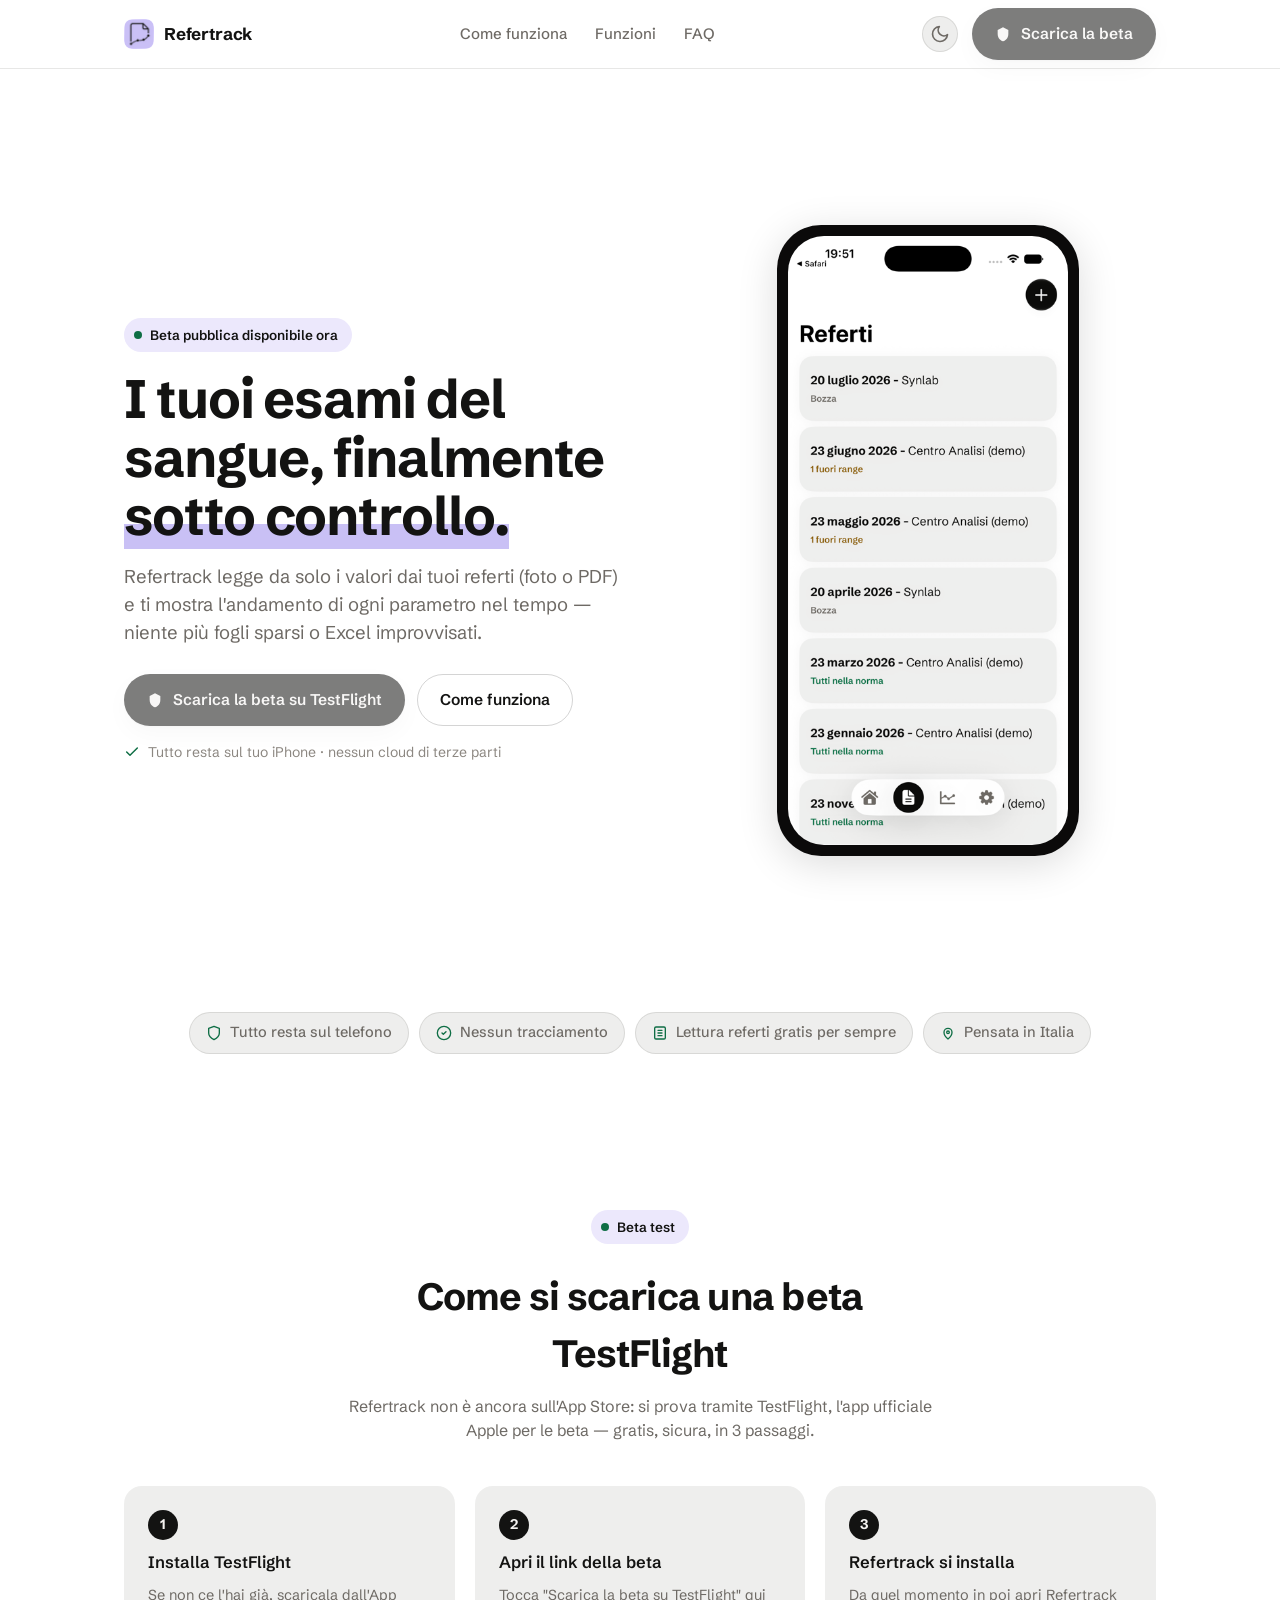
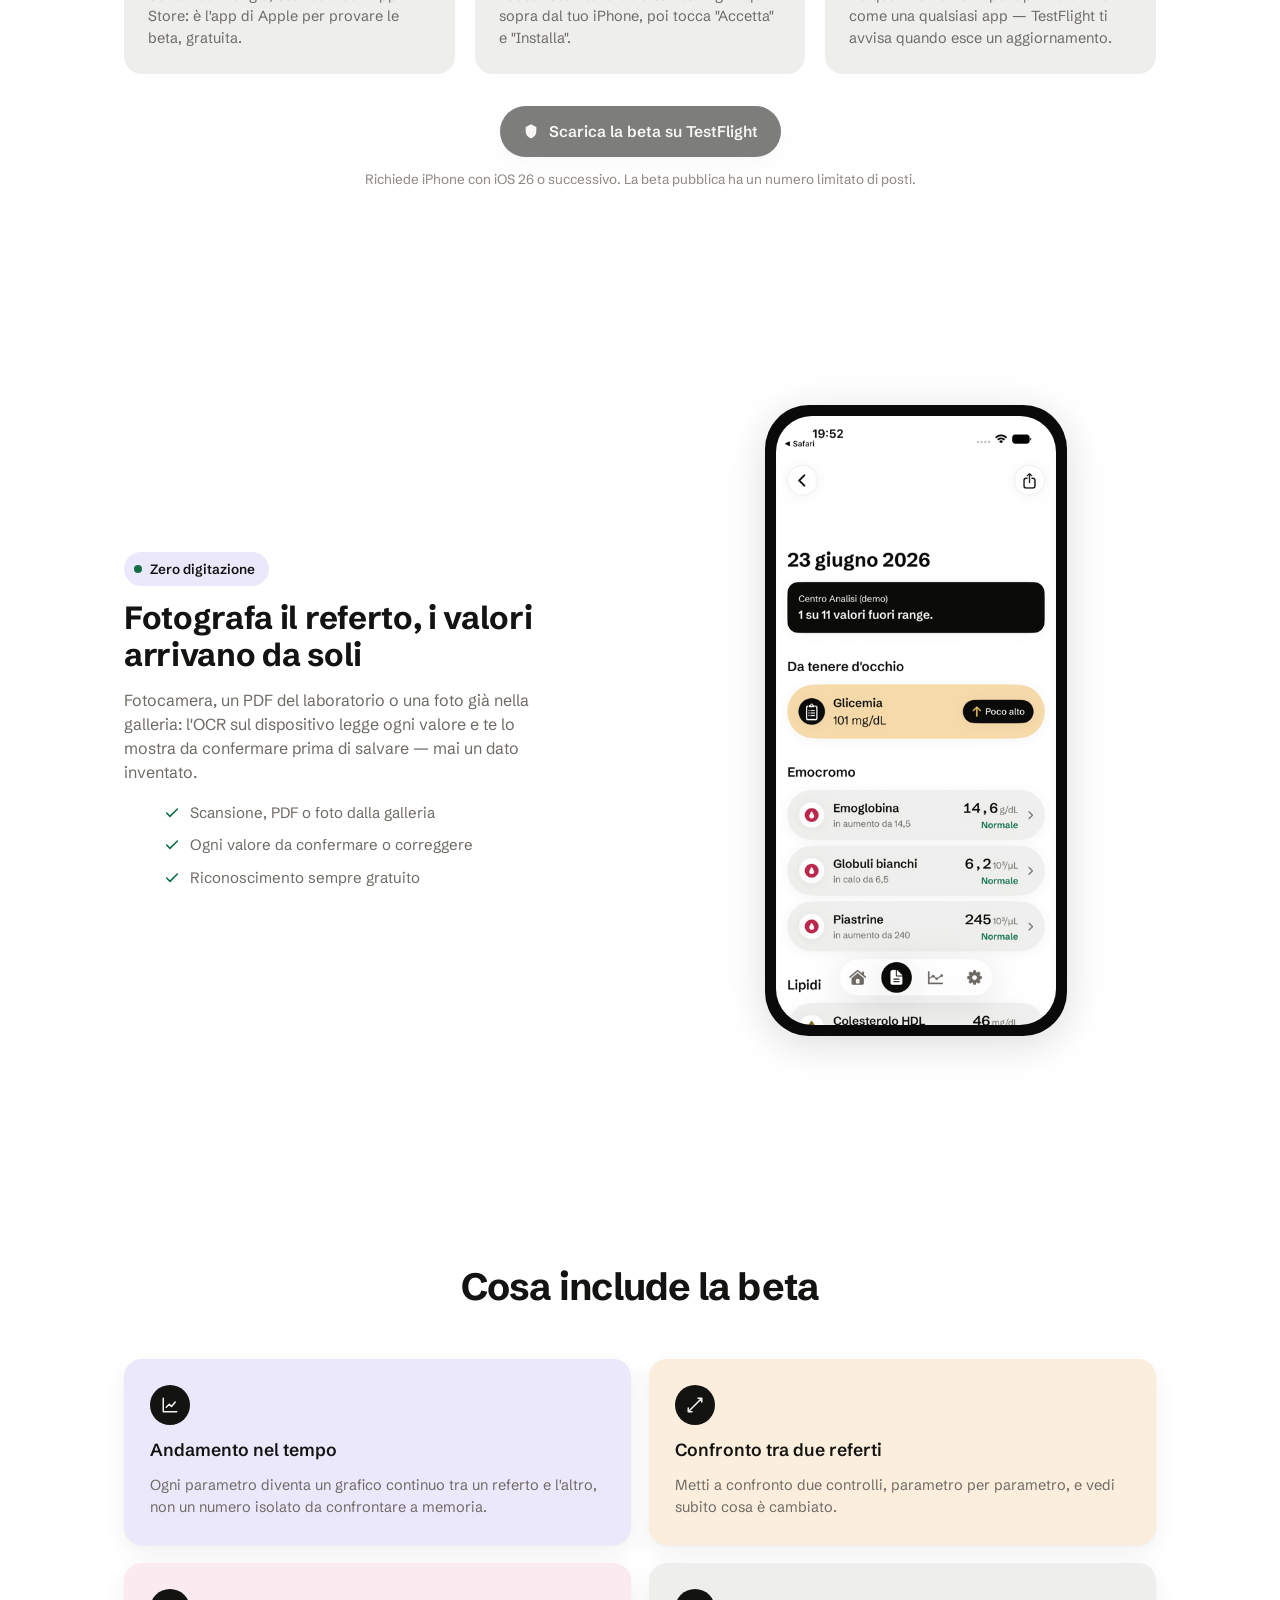
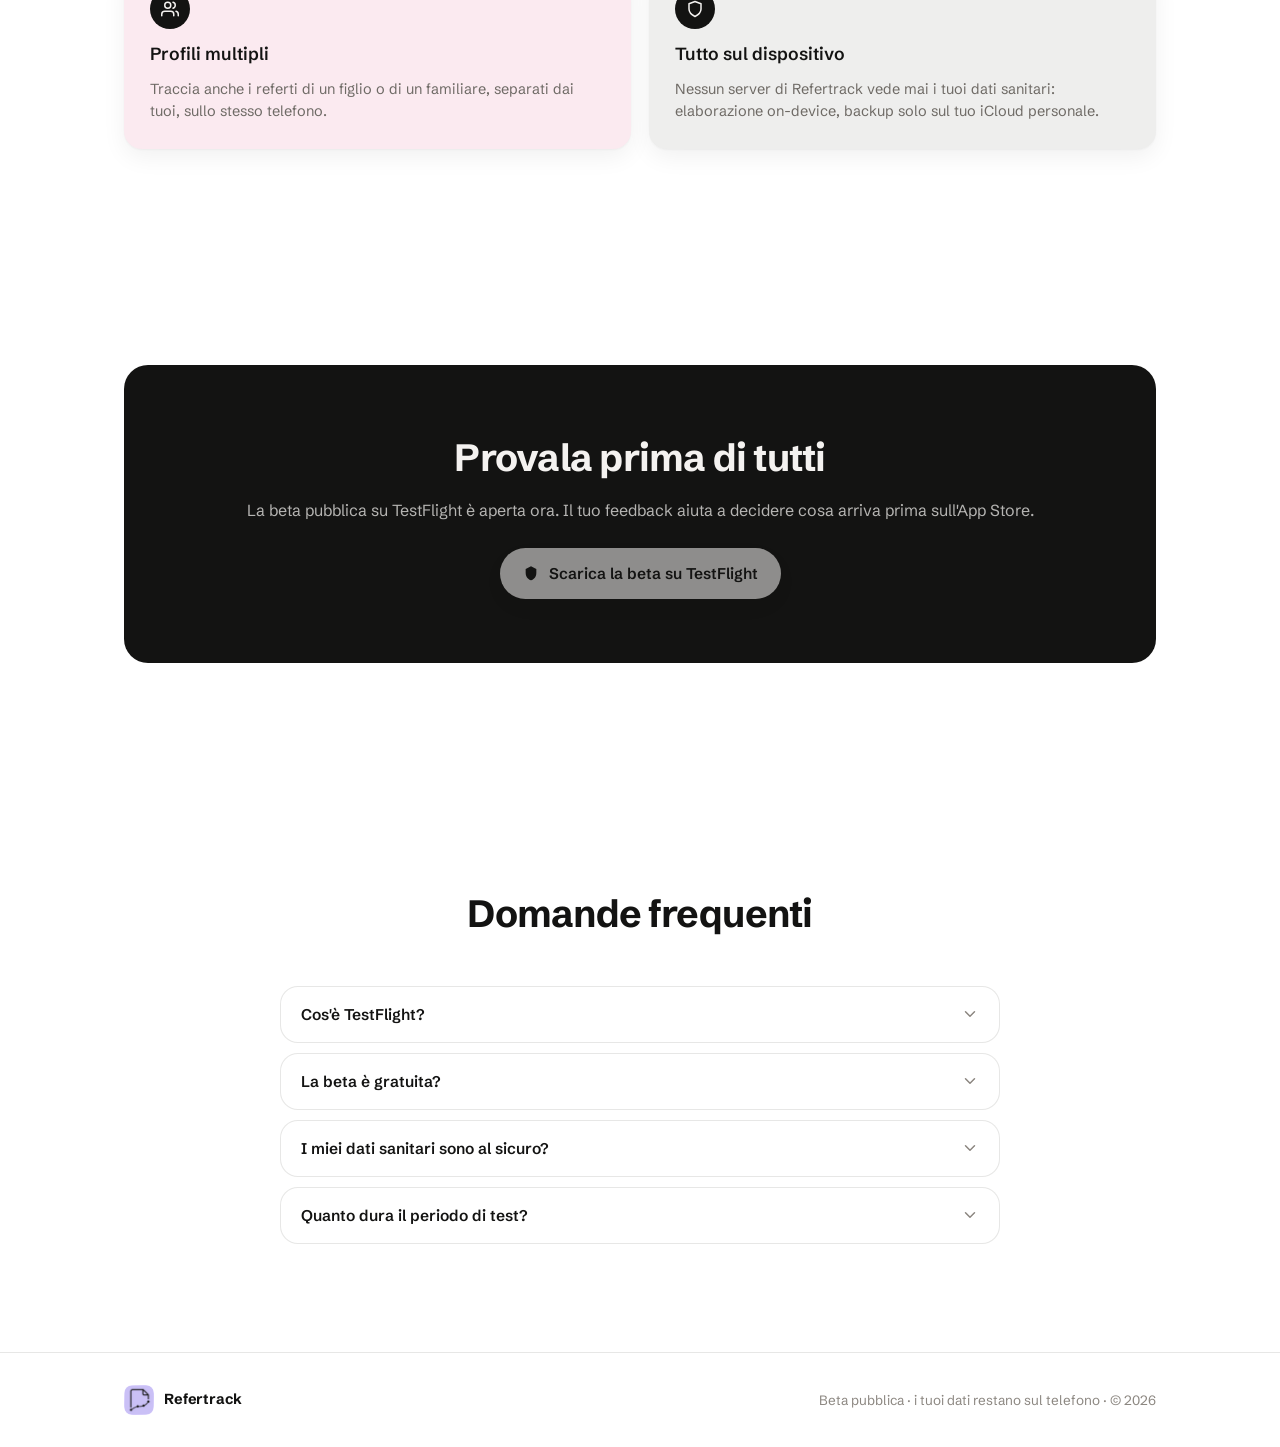
==== index.html @ 25facdbb "Pagina beta Refertrack: hero, come funziona TestFlight, funzioni, FAQ" ====
<!doctype html>
<html lang="it">
<head>
<meta charset="utf-8" />
<meta name="viewport" content="width=device-width, initial-scale=1" />
<title>Refertrack — Beta pubblica su TestFlight</title>
<meta name="description" content="Refertrack legge i tuoi referti del sangue con l'OCR e ti mostra l'andamento di ogni valore nel tempo. In beta pubblica su TestFlight, gratis." />

<meta property="og:type" content="website" />
<meta property="og:title" content="Refertrack — Beta pubblica su TestFlight" />
<meta property="og:description" content="I tuoi esami del sangue, finalmente sotto controllo. In beta pubblica: scaricala da TestFlight." />
<meta property="og:image" content="assets/screens/01-referti.png" />
<meta name="theme-color" content="#FFFFFF" media="(prefers-color-scheme: light)" />
<meta name="theme-color" content="#121110" media="(prefers-color-scheme: dark)" />

<link rel="icon" href="assets/icon.png" type="image/png" />
<link rel="apple-touch-icon" href="assets/icon.png" />
<link rel="preconnect" href="https://fonts.googleapis.com" />
<link rel="preconnect" href="https://fonts.gstatic.com" crossorigin />
<link href="https://fonts.googleapis.com/css2?family=Schibsted+Grotesk:wght@400;500;600;700&display=swap" rel="stylesheet" />
<link rel="stylesheet" href="styles.css" />
<script>
  (function () {
    try {
      var t = localStorage.getItem('refertrack-theme');
      if (t !== 'light' && t !== 'dark') {
        t = matchMedia('(prefers-color-scheme: dark)').matches ? 'dark' : 'light';
      }
      document.documentElement.setAttribute('data-theme', t);
    } catch (e) {}
  })();
</script>
</head>
<body>

<header class="nav" id="nav">
  <div class="container nav-inner">
    <a class="brand" href="#top" aria-label="Refertrack">
      <img class="logo" src="assets/icon.png" alt="" /> Refertrack
    </a>
    <nav class="nav-links" aria-label="Navigazione principale">
      <a href="#come-funziona">Come funziona</a>
      <a href="#funzioni">Funzioni</a>
      <a href="#faq">FAQ</a>
    </nav>
    <div class="nav-cta">
      <button class="theme-toggle" id="themeToggle" type="button" aria-label="Alterna anteprima chiara/scura">
        <svg class="ico-moon" width="20" height="20" viewBox="0 0 24 24" fill="none" stroke="currentColor" stroke-width="2" stroke-linecap="round" stroke-linejoin="round"><path d="M21 12.8A9 9 0 1 1 11.2 3 7 7 0 0 0 21 12.8z"/></svg>
        <svg class="ico-sun" width="20" height="20" viewBox="0 0 24 24" fill="none" stroke="currentColor" stroke-width="2" stroke-linecap="round" stroke-linejoin="round"><circle cx="12" cy="12" r="4"/><path d="M12 2v2M12 20v2M4.9 4.9l1.4 1.4M17.7 17.7l1.4 1.4M2 12h2M20 12h2M4.9 19.1l1.4-1.4M17.7 6.3l1.4-1.4"/></svg>
      </button>
      <a class="btn btn-primary tf-cta" href="#" data-tf>
        <svg width="16" height="16" viewBox="0 0 24 24" fill="currentColor"><path d="M12 2 4 6v6c0 5.5 3.4 9.7 8 11 4.6-1.3 8-5.5 8-11V6l-8-4z"/></svg>
        Scarica la beta
      </a>
    </div>
    <button class="nav-toggle" id="navToggle" aria-label="Apri menu" aria-expanded="false">
      <svg width="24" height="24" viewBox="0 0 24 24" fill="none" stroke="currentColor" stroke-width="2" stroke-linecap="round"><path d="M4 7h16M4 12h16M4 17h16"/></svg>
    </button>
  </div>
</header>

<span id="top"></span>

<!-- ============================================================== HERO -->
<section class="hero section">
  <div class="container hero-grid">
    <div class="hero-copy reveal">
      <span class="eyebrow"><span class="dot"></span> Beta pubblica disponibile ora</span>
      <h1>I tuoi esami del sangue, finalmente <span class="accent">sotto controllo.</span></h1>
      <p class="lead">Refertrack legge da solo i valori dai tuoi referti (foto o PDF) e ti mostra l'andamento di ogni parametro nel tempo — niente più fogli sparsi o Excel improvvisati.</p>
      <div class="hero-actions">
        <a class="btn btn-primary tf-cta" href="#" data-tf>
          <svg width="16" height="16" viewBox="0 0 24 24" fill="currentColor"><path d="M12 2 4 6v6c0 5.5 3.4 9.7 8 11 4.6-1.3 8-5.5 8-11V6l-8-4z"/></svg>
          Scarica la beta su TestFlight
        </a>
        <a class="btn btn-ghost" href="#come-funziona">Come funziona</a>
      </div>
      <p class="hero-reassure">
        <svg width="16" height="16" viewBox="0 0 24 24" fill="none" stroke="currentColor" stroke-width="2.2" stroke-linecap="round" stroke-linejoin="round"><path d="M20 6 9 17l-5-5"/></svg>
        Tutto resta sul tuo iPhone · nessun cloud di terze parti
      </p>
    </div>
    <div class="hero-media reveal">
      <div class="device">
        <img src="assets/screens/01-referti.png" alt="Elenco dei referti in Refertrack, con lo stato di ogni controllo" width="900" height="1957" />
      </div>
    </div>
  </div>
</section>

<!-- ============================================================= TRUST -->
<section class="trust section-tight">
  <div class="container trust-tags reveal">
    <span class="tag"><svg width="16" height="16" viewBox="0 0 24 24" fill="none" stroke="currentColor" stroke-width="2" stroke-linecap="round" stroke-linejoin="round"><path d="M12 22s8-4 8-10V5l-8-3-8 3v7c0 6 8 10 8 10z"/></svg> Tutto resta sul telefono</span>
    <span class="tag"><svg width="16" height="16" viewBox="0 0 24 24" fill="none" stroke="currentColor" stroke-width="2" stroke-linecap="round" stroke-linejoin="round"><circle cx="12" cy="12" r="10"/><path d="m9 12 2 2 4-4"/></svg> Nessun tracciamento</span>
    <span class="tag"><svg width="16" height="16" viewBox="0 0 24 24" fill="none" stroke="currentColor" stroke-width="2" stroke-linecap="round" stroke-linejoin="round"><path d="M9 12h6M9 16h6M9 8h6"/><rect x="4" y="3" width="16" height="18" rx="2"/></svg> Lettura referti gratis per sempre</span>
    <span class="tag"><svg width="16" height="16" viewBox="0 0 24 24" fill="none" stroke="currentColor" stroke-width="2" stroke-linecap="round" stroke-linejoin="round"><path d="M12 21s-6-4.35-6-10a6 6 0 0 1 12 0c0 5.65-6 10-6 10z"/><circle cx="12" cy="11" r="2"/></svg> Pensata in Italia</span>
  </div>
</section>

<!-- ===================================================== COME FUNZIONA -->
<section class="section" id="come-funziona">
  <div class="container">
    <div class="section-head reveal">
      <span class="eyebrow"><span class="dot"></span> Beta test</span>
      <h2>Come si scarica una beta TestFlight</h2>
      <p>Refertrack non è ancora sull'App Store: si prova tramite TestFlight, l'app ufficiale Apple per le beta — gratis, sicura, in 3 passaggi.</p>
    </div>
    <div class="steps reveal">
      <div class="step">
        <span class="num">1</span>
        <h3>Installa TestFlight</h3>
        <p>Se non ce l'hai già, scaricala dall'App Store: è l'app di Apple per provare le beta, gratuita.</p>
      </div>
      <div class="step">
        <span class="num">2</span>
        <h3>Apri il link della beta</h3>
        <p>Tocca "Scarica la beta su TestFlight" qui sopra dal tuo iPhone, poi tocca "Accetta" e "Installa".</p>
      </div>
      <div class="step">
        <span class="num">3</span>
        <h3>Refertrack si installa</h3>
        <p>Da quel momento in poi apri Refertrack come una qualsiasi app — TestFlight ti avvisa quando esce un aggiornamento.</p>
      </div>
    </div>
    <div class="beta-cta reveal">
      <a class="btn btn-primary tf-cta" href="#" data-tf>
        <svg width="16" height="16" viewBox="0 0 24 24" fill="currentColor"><path d="M12 2 4 6v6c0 5.5 3.4 9.7 8 11 4.6-1.3 8-5.5 8-11V6l-8-4z"/></svg>
        Scarica la beta su TestFlight
      </a>
      <p class="beta-note">Richiede iPhone con iOS 26 o successivo. La beta pubblica ha un numero limitato di posti.</p>
    </div>
  </div>
</section>

<!-- ======================================================== SHOWCASE 1 -->
<section class="section" id="funzioni">
  <div class="container">
    <div class="feat-row reveal">
      <div class="feat-copy">
        <span class="eyebrow"><span class="dot"></span> Zero digitazione</span>
        <h3>Fotografa il referto, i valori arrivano da soli</h3>
        <p>Fotocamera, un PDF del laboratorio o una foto già nella galleria: l'OCR sul dispositivo legge ogni valore e te lo mostra da confermare prima di salvare — mai un dato inventato.</p>
        <ul>
          <li><svg width="16" height="16" viewBox="0 0 24 24" fill="none" stroke="currentColor" stroke-width="2.4" stroke-linecap="round" stroke-linejoin="round"><path d="M20 6 9 17l-5-5"/></svg> Scansione, PDF o foto dalla galleria</li>
          <li><svg width="16" height="16" viewBox="0 0 24 24" fill="none" stroke="currentColor" stroke-width="2.4" stroke-linecap="round" stroke-linejoin="round"><path d="M20 6 9 17l-5-5"/></svg> Ogni valore da confermare o correggere</li>
          <li><svg width="16" height="16" viewBox="0 0 24 24" fill="none" stroke="currentColor" stroke-width="2.4" stroke-linecap="round" stroke-linejoin="round"><path d="M20 6 9 17l-5-5"/></svg> Riconoscimento sempre gratuito</li>
        </ul>
      </div>
      <div class="device">
        <img src="assets/screens/02-dettaglio.png" alt="Dettaglio di un referto in Refertrack, con il valore fuori range in evidenza" width="900" height="1957" />
      </div>
    </div>
  </div>
</section>

<!-- =========================================================== FEATURES -->
<section class="section">
  <div class="container">
    <div class="section-head reveal">
      <h2>Cosa include la beta</h2>
    </div>
    <div class="feat-grid reveal">
      <div class="feat-card lavender">
        <div class="ic"><svg width="18" height="18" viewBox="0 0 24 24" fill="none" stroke="currentColor" stroke-width="2" stroke-linecap="round" stroke-linejoin="round"><path d="M3 3v18h18M7 15l4-4 3 3 5-6"/></svg></div>
        <h3>Andamento nel tempo</h3>
        <p>Ogni parametro diventa un grafico continuo tra un referto e l'altro, non un numero isolato da confrontare a memoria.</p>
      </div>
      <div class="feat-card peach">
        <div class="ic"><svg width="18" height="18" viewBox="0 0 24 24" fill="none" stroke="currentColor" stroke-width="2" stroke-linecap="round" stroke-linejoin="round"><path d="M16 3h5v5M4 20 21 3M8 21H3v-5"/></svg></div>
        <h3>Confronto tra due referti</h3>
        <p>Metti a confronto due controlli, parametro per parametro, e vedi subito cosa è cambiato.</p>
      </div>
      <div class="feat-card rose">
        <div class="ic"><svg width="18" height="18" viewBox="0 0 24 24" fill="none" stroke="currentColor" stroke-width="2" stroke-linecap="round" stroke-linejoin="round"><path d="M17 21v-2a4 4 0 0 0-4-4H5a4 4 0 0 0-4 4v2"/><circle cx="9" cy="7" r="4"/><path d="M23 21v-2a4 4 0 0 0-3-3.87M16 3.13a4 4 0 0 1 0 7.75"/></svg></div>
        <h3>Profili multipli</h3>
        <p>Traccia anche i referti di un figlio o di un familiare, separati dai tuoi, sullo stesso telefono.</p>
      </div>
      <div class="feat-card plain">
        <div class="ic"><svg width="18" height="18" viewBox="0 0 24 24" fill="none" stroke="currentColor" stroke-width="2" stroke-linecap="round" stroke-linejoin="round"><path d="M12 22s8-4 8-10V5l-8-3-8 3v7c0 6 8 10 8 10z"/></svg></div>
        <h3>Tutto sul dispositivo</h3>
        <p>Nessun server di Refertrack vede mai i tuoi dati sanitari: elaborazione on-device, backup solo sul tuo iCloud personale.</p>
      </div>
    </div>
  </div>
</section>

<!-- =============================================================== CTA -->
<section class="section">
  <div class="container">
    <div class="cta-card reveal">
      <h2>Provala prima di tutti</h2>
      <p>La beta pubblica su TestFlight è aperta ora. Il tuo feedback aiuta a decidere cosa arriva prima sull'App Store.</p>
      <div class="hero-actions">
        <a class="btn btn-primary tf-cta" href="#" data-tf>
          <svg width="16" height="16" viewBox="0 0 24 24" fill="currentColor"><path d="M12 2 4 6v6c0 5.5 3.4 9.7 8 11 4.6-1.3 8-5.5 8-11V6l-8-4z"/></svg>
          Scarica la beta su TestFlight
        </a>
      </div>
    </div>
  </div>
</section>

<!-- =============================================================== FAQ -->
<section class="section" id="faq">
  <div class="container">
    <div class="section-head reveal">
      <h2>Domande frequenti</h2>
    </div>
    <div class="faq reveal">
      <div class="faq-item">
        <button class="faq-q" aria-expanded="false">Cos'è TestFlight?<svg class="chev" width="18" height="18" viewBox="0 0 24 24" fill="none" stroke="currentColor" stroke-width="2" stroke-linecap="round" stroke-linejoin="round"><path d="m6 9 6 6 6-6"/></svg></button>
        <div class="faq-a"><p>È l'app ufficiale di Apple per provare le versioni beta prima che escano sull'App Store. Si scarica gratis dall'App Store e serve solo per installare app come Refertrack durante il test.</p></div>
      </div>
      <div class="faq-item">
        <button class="faq-q" aria-expanded="false">La beta è gratuita?<svg class="chev" width="18" height="18" viewBox="0 0 24 24" fill="none" stroke="currentColor" stroke-width="2" stroke-linecap="round" stroke-linejoin="round"><path d="m6 9 6 6 6-6"/></svg></button>
        <div class="faq-a"><p>Sì, completamente. Il riconoscimento dei referti resta gratis anche dopo il lancio; alcune funzioni (storico illimitato, confronto tra referti, profili multipli, export) saranno Premium.</p></div>
      </div>
      <div class="faq-item">
        <button class="faq-q" aria-expanded="false">I miei dati sanitari sono al sicuro?<svg class="chev" width="18" height="18" viewBox="0 0 24 24" fill="none" stroke="currentColor" stroke-width="2" stroke-linecap="round" stroke-linejoin="round"><path d="m6 9 6 6 6-6"/></svg></button>
        <div class="faq-a"><p>Sì: foto e valori vengono elaborati sul tuo iPhone, mai su un server di Refertrack. L'unico backup è quello del tuo iCloud personale, se lo attivi.</p></div>
      </div>
      <div class="faq-item">
        <button class="faq-q" aria-expanded="false">Quanto dura il periodo di test?<svg class="chev" width="18" height="18" viewBox="0 0 24 24" fill="none" stroke="currentColor" stroke-width="2" stroke-linecap="round" stroke-linejoin="round"><path d="m6 9 6 6 6-6"/></svg></button>
        <div class="faq-a"><p>Le build TestFlight scadono dopo 90 giorni: ne arriva sempre una nuova prima, con le funzioni aggiunte nel frattempo.</p></div>
      </div>
    </div>
  </div>
</section>

<footer class="footer">
  <div class="container footer-inner">
    <a class="brand" href="#top"><img class="logo" src="assets/icon.png" alt="" /> Refertrack</a>
    <p>Beta pubblica · i tuoi dati restano sul telefono · © <span id="year"></span></p>
  </div>
</footer>

<script src="script.js"></script>
</body>
</html>
---- styles.css ----
/* =========================================================================
   Refertrack — pagina beta
   Token tradotti dal design system dell'app (DSColor/DSPalette/DashboardTheme):
   nero caldo + neutri caldi + i 3 pastelli decorativi (lavanda/pesca/rosa).
   ========================================================================= */

:root {
  --bg-primary:   #FFFFFF;
  --bg-surface:   #FFFFFF;
  --bg-card:      #EEEEED;
  --bg-inverse:   #131312;

  --text-primary:   #131312;
  --text-secondary: #6E6A65;
  --text-tertiary:  #8C8781;
  --text-on-accent: #FFFFFF;
  --text-inverse:   #F4F2F0;

  --border-default: rgba(19,19,18,0.10);
  --border-strong:  rgba(19,19,18,0.18);

  --lavender:      #C9C0F5;
  --lavender-soft: #ECE8FC;
  --peach:         #F6D9A8;
  --peach-soft:    #FBEEDC;
  --rose:          #F3C9D8;
  --rose-soft:     #FBEAF0;

  --accent-green: #0F6E45;
  --accent-amber: #8A5E10;

  --r-s: 8px; --r-m: 12px; --r-l: 18px; --r-xl: 24px; --r-full: 9999px;

  --shadow-card:  0 1px 2px rgba(0,0,0,0.04), 0 8px 24px rgba(0,0,0,0.06);
  --shadow-float: 0 8px 40px rgba(0,0,0,0.14);

  --font-sans: "Schibsted Grotesk", -apple-system, BlinkMacSystemFont, "Segoe UI", Roboto, system-ui, sans-serif;

  --maxw: 1080px;
}

@media (prefers-color-scheme: dark) {
  :root:not([data-theme="light"]) {
    --bg-primary: #121110; --bg-surface: #1C1B1A; --bg-card: #242322; --bg-inverse: #F4F2F0;
    --text-primary: #F4F2F0; --text-secondary: #B4AFA8; --text-tertiary: #8F8A84;
    --text-on-accent: #131312; --text-inverse: #131312;
    --border-default: rgba(255,255,255,0.09); --border-strong: rgba(255,255,255,0.17);
    --lavender: #4A4380; --lavender-soft: #2A2540;
    --peach: #6B4F22; --peach-soft: #3D2F1C;
    --rose: #5C2E3E; --rose-soft: #3A2028;
    --accent-green: #5FD3A0; --accent-amber: #E6C05A;
    --shadow-card: 0 1px 2px rgba(0,0,0,0.30), 0 10px 30px rgba(0,0,0,0.35);
    --shadow-float: 0 10px 44px rgba(0,0,0,0.5);
  }
}
:root[data-theme="dark"] {
  --bg-primary: #121110; --bg-surface: #1C1B1A; --bg-card: #242322; --bg-inverse: #F4F2F0;
  --text-primary: #F4F2F0; --text-secondary: #B4AFA8; --text-tertiary: #8F8A84;
  --text-on-accent: #131312; --text-inverse: #131312;
  --border-default: rgba(255,255,255,0.09); --border-strong: rgba(255,255,255,0.17);
  --lavender: #4A4380; --lavender-soft: #2A2540;
  --peach: #6B4F22; --peach-soft: #3D2F1C;
  --rose: #5C2E3E; --rose-soft: #3A2028;
  --accent-green: #5FD3A0; --accent-amber: #E6C05A;
  --shadow-card: 0 1px 2px rgba(0,0,0,0.30), 0 10px 30px rgba(0,0,0,0.35);
  --shadow-float: 0 10px 44px rgba(0,0,0,0.5);
}

/* ------------------------------------------------------------------ Reset */
*, *::before, *::after { box-sizing: border-box; }
* { margin: 0; }
html { scroll-behavior: smooth; -webkit-text-size-adjust: 100%; }
body {
  font-family: var(--font-sans);
  background: var(--bg-primary);
  color: var(--text-primary);
  line-height: 1.5;
  -webkit-font-smoothing: antialiased;
  overflow-x: hidden;
}
img { max-width: 100%; display: block; }
a { color: inherit; text-decoration: none; }
.container { max-width: var(--maxw); margin: 0 auto; padding: 0 24px; }
.section { padding: clamp(56px, 9vw, 108px) 0; }
.section-tight { padding: clamp(28px, 5vw, 48px) 0; }

/* ----------------------------------------------------------------- Reveal */
.reveal { opacity: 0; transform: translateY(14px); transition: opacity .6s ease, transform .6s ease; }
.reveal.in { opacity: 1; transform: none; }
@media (prefers-reduced-motion: reduce) { .reveal { opacity: 1; transform: none; transition: none; } }

/* ------------------------------------------------------------------- Nav */
.nav {
  position: sticky; top: 0; z-index: 40;
  background: color-mix(in srgb, var(--bg-primary) 88%, transparent);
  backdrop-filter: blur(10px);
  border-bottom: 1px solid var(--border-default);
}
.nav-inner { display: flex; align-items: center; justify-content: space-between; height: 68px; }
.brand { display: inline-flex; align-items: center; gap: 10px; font-weight: 700; font-size: 17px; letter-spacing: -0.01em; }
.brand .logo { width: 30px; height: 30px; border-radius: 8px; }
.nav-links { display: flex; gap: 28px; font-weight: 500; font-size: 15px; color: var(--text-secondary); }
.nav-links a:hover { color: var(--text-primary); }
.nav-cta { display: flex; align-items: center; gap: 14px; }
.theme-toggle {
  width: 36px; height: 36px; border-radius: var(--r-full); border: 1px solid var(--border-default);
  background: var(--bg-card); display: grid; place-items: center; cursor: pointer; color: var(--text-secondary);
}
.ico-sun, .ico-moon { display: none; }
:root:not([data-theme="dark"]) .ico-moon { display: block; }
:root[data-theme="dark"] .ico-sun { display: block; }
@media (prefers-color-scheme: dark) {
  :root:not([data-theme]) .ico-moon { display: none; }
  :root:not([data-theme]) .ico-sun { display: block; }
}
.nav-toggle { display: none; background: none; border: 0; color: var(--text-primary); cursor: pointer; }

/* --------------------------------------------------------------- Buttons */
.btn {
  display: inline-flex; align-items: center; justify-content: center; gap: 10px;
  padding: 13px 22px; border-radius: var(--r-full); font-weight: 600; font-size: 15.5px;
  border: 1px solid transparent; cursor: pointer; transition: transform .15s ease, box-shadow .15s ease;
}
.btn:active { transform: scale(0.97); }
.btn-primary { background: var(--bg-inverse); color: var(--text-inverse); box-shadow: var(--shadow-card); }
.btn-primary:hover { box-shadow: var(--shadow-float); }
.btn-ghost { background: transparent; color: var(--text-primary); border-color: var(--border-strong); }
.btn-ghost:hover { background: var(--bg-card); }
.btn svg { flex: none; }

/* ------------------------------------------------------------------- Hero */
.hero-grid { display: grid; grid-template-columns: 1.05fr 0.95fr; gap: clamp(32px, 6vw, 72px); align-items: center; padding-top: clamp(24px, 5vw, 48px); }
.eyebrow {
  display: inline-flex; align-items: center; gap: 8px; font-weight: 600; font-size: 13.5px;
  color: var(--text-primary); background: var(--lavender-soft); border-radius: var(--r-full);
  padding: 7px 14px 7px 10px; margin-bottom: 18px;
}
.eyebrow .dot { width: 8px; height: 8px; border-radius: 50%; background: var(--accent-green); flex: none; }
.hero-copy h1 { font-weight: 700; font-size: clamp(34px, 5.4vw, 54px); line-height: 1.08; letter-spacing: -0.02em; }
.hero-copy .accent { color: var(--text-primary); background: linear-gradient(transparent 62%, var(--lavender) 62%); }
.hero-copy .lead { margin-top: 18px; font-size: clamp(16.5px, 2vw, 18.5px); color: var(--text-secondary); max-width: 46ch; }
.hero-actions { display: flex; flex-wrap: wrap; gap: 12px; margin-top: 28px; }
.hero-reassure { margin-top: 16px; display: flex; align-items: center; gap: 8px; font-size: 14px; color: var(--text-tertiary); }
.hero-reassure svg { color: var(--accent-green); flex: none; }

.device {
  position: relative; box-sizing: content-box;
  width: 100%; max-width: calc(300px - 20px);
  aspect-ratio: 1206 / 2622;
  background: #0b0a0a;
  border-radius: 44px; padding: 10px;
  border: 1px solid var(--border-strong);
  box-shadow: var(--shadow-float);
  margin: 0 auto;
}
.device img { width: 100%; height: 100%; object-fit: cover; border-radius: 36px; }
.hero-media { display: flex; justify-content: center; }

/* ------------------------------------------------------------------ Trust */
.trust-tags { display: flex; flex-wrap: wrap; justify-content: center; gap: 10px; }
.tag {
  display: inline-flex; align-items: center; gap: 8px;
  padding: 9px 16px; border-radius: var(--r-full);
  background: var(--bg-card); border: 1px solid var(--border-default);
  color: var(--text-secondary); font-weight: 500; font-size: 14.5px;
}
.tag svg { color: var(--accent-green); flex: none; }

/* --------------------------------------------------------------- Section head */
.section-head { text-align: center; max-width: 620px; margin: 0 auto 44px; }
.section-head .eyebrow { display: inline-flex; }
.section-head h2 { font-weight: 700; font-size: clamp(26px, 3.6vw, 38px); letter-spacing: -0.02em; margin-top: 6px; }
.section-head p { margin-top: 12px; color: var(--text-secondary); font-size: 16px; }

/* --------------------------------------------------------------- Steps (beta) */
.steps { display: grid; grid-template-columns: repeat(3, 1fr); gap: 20px; counter-reset: step; }
.step {
  background: var(--bg-card); border-radius: var(--r-l); padding: 24px;
  display: flex; flex-direction: column; gap: 10px;
}
.step .num {
  width: 30px; height: 30px; border-radius: 50%; background: var(--bg-inverse); color: var(--text-inverse);
  display: grid; place-items: center; font-weight: 700; font-size: 14px; flex: none;
}
.step h3 { font-weight: 600; font-size: 16.5px; }
.step p { color: var(--text-secondary); font-size: 14.5px; }
.beta-cta { text-align: center; margin-top: 32px; }
.beta-note { margin-top: 12px; font-size: 13.5px; color: var(--text-tertiary); }

/* ---------------------------------------------------------------- Features */
.feat-grid { display: grid; grid-template-columns: repeat(2, 1fr); gap: 18px; }
.feat-card {
  border-radius: var(--r-l); padding: 26px; display: flex; flex-direction: column; gap: 12px;
  box-shadow: var(--shadow-card);
}
.feat-card .ic {
  width: 40px; height: 40px; border-radius: 50%; background: var(--bg-inverse); color: var(--text-inverse);
  display: grid; place-items: center; flex: none;
}
.feat-card h3 { font-weight: 600; font-size: 17.5px; }
.feat-card p { color: var(--text-secondary); font-size: 14.5px; }
.feat-card.lavender { background: var(--lavender-soft); }
.feat-card.peach { background: var(--peach-soft); }
.feat-card.rose { background: var(--rose-soft); }
.feat-card.plain { background: var(--bg-card); }

/* ---------------------------------------------------------------- Showcase */
.feat-row { display: grid; grid-template-columns: 1fr 1fr; gap: clamp(28px, 6vw, 72px); align-items: center; }
.feat-row.rev .device { order: 2; }
.feat-copy .eyebrow { margin-bottom: 14px; }
.feat-copy h3 { font-weight: 700; font-size: clamp(24px, 3.4vw, 32px); letter-spacing: -0.01em; line-height: 1.15; }
.feat-copy p { margin-top: 14px; color: var(--text-secondary); font-size: 16px; max-width: 44ch; }
.feat-copy ul { margin-top: 18px; display: flex; flex-direction: column; gap: 10px; }
.feat-copy li { display: flex; gap: 10px; align-items: flex-start; font-size: 15px; color: var(--text-secondary); }
.feat-copy li svg { color: var(--accent-green); flex: none; margin-top: 3px; }

/* -------------------------------------------------------------- CTA banner */
.cta-card {
  background: var(--bg-inverse); color: var(--text-inverse);
  border-radius: var(--r-xl); padding: clamp(40px, 6vw, 64px); text-align: center;
}
.cta-card h2 { font-weight: 700; font-size: clamp(26px, 4vw, 38px); letter-spacing: -0.02em; }
.cta-card p { margin-top: 12px; color: color-mix(in srgb, var(--text-inverse) 72%, transparent); font-size: 16px; }
.cta-card .hero-actions { justify-content: center; margin-top: 26px; }
.cta-card .btn-primary { background: var(--text-inverse); color: var(--bg-inverse); }
.cta-card .btn-ghost { border-color: color-mix(in srgb, var(--text-inverse) 30%, transparent); color: var(--text-inverse); }
.cta-card .btn-ghost:hover { background: color-mix(in srgb, var(--text-inverse) 12%, transparent); }

/* ------------------------------------------------------------------- FAQ */
.faq { max-width: 720px; margin: 0 auto; display: flex; flex-direction: column; gap: 10px; }
.faq-item { border: 1px solid var(--border-default); border-radius: var(--r-l); overflow: hidden; background: var(--bg-surface); }
.faq-q {
  width: 100%; text-align: left; padding: 18px 20px; background: none; border: 0; cursor: pointer;
  display: flex; align-items: center; justify-content: space-between; gap: 12px;
  font-family: inherit; font-weight: 600; font-size: 15.5px; color: var(--text-primary);
}
.faq-q .chev { transition: transform .2s ease; color: var(--text-tertiary); flex: none; }
.faq-item[data-open="true"] .chev { transform: rotate(180deg); }
.faq-a { max-height: 0; overflow: hidden; transition: max-height .25s ease; }
.faq-item[data-open="true"] .faq-a { max-height: 240px; }
.faq-a p { padding: 0 20px 18px; color: var(--text-secondary); font-size: 14.5px; }

/* ---------------------------------------------------------------- Footer */
.footer { border-top: 1px solid var(--border-default); padding: 32px 0; }
.footer-inner { display: flex; flex-wrap: wrap; gap: 12px; align-items: center; justify-content: space-between; }
.footer p { color: var(--text-tertiary); font-size: 13.5px; }
.footer .brand { font-size: 14.5px; }

/* -------------------------------------------------------------- Responsive */
@media (max-width: 860px) {
  .hero-grid { grid-template-columns: 1fr; }
  .hero-media { order: -1; }
  .device { max-width: 240px; }
  .feat-row, .feat-row.rev { grid-template-columns: 1fr; }
  .feat-row.rev .device { order: 0; }
  .steps { grid-template-columns: 1fr; }
  .feat-grid { grid-template-columns: 1fr; }
  .nav-links { display: none; }
}

@media (prefers-reduced-motion: reduce) {
  .reveal { transition: none; }
}
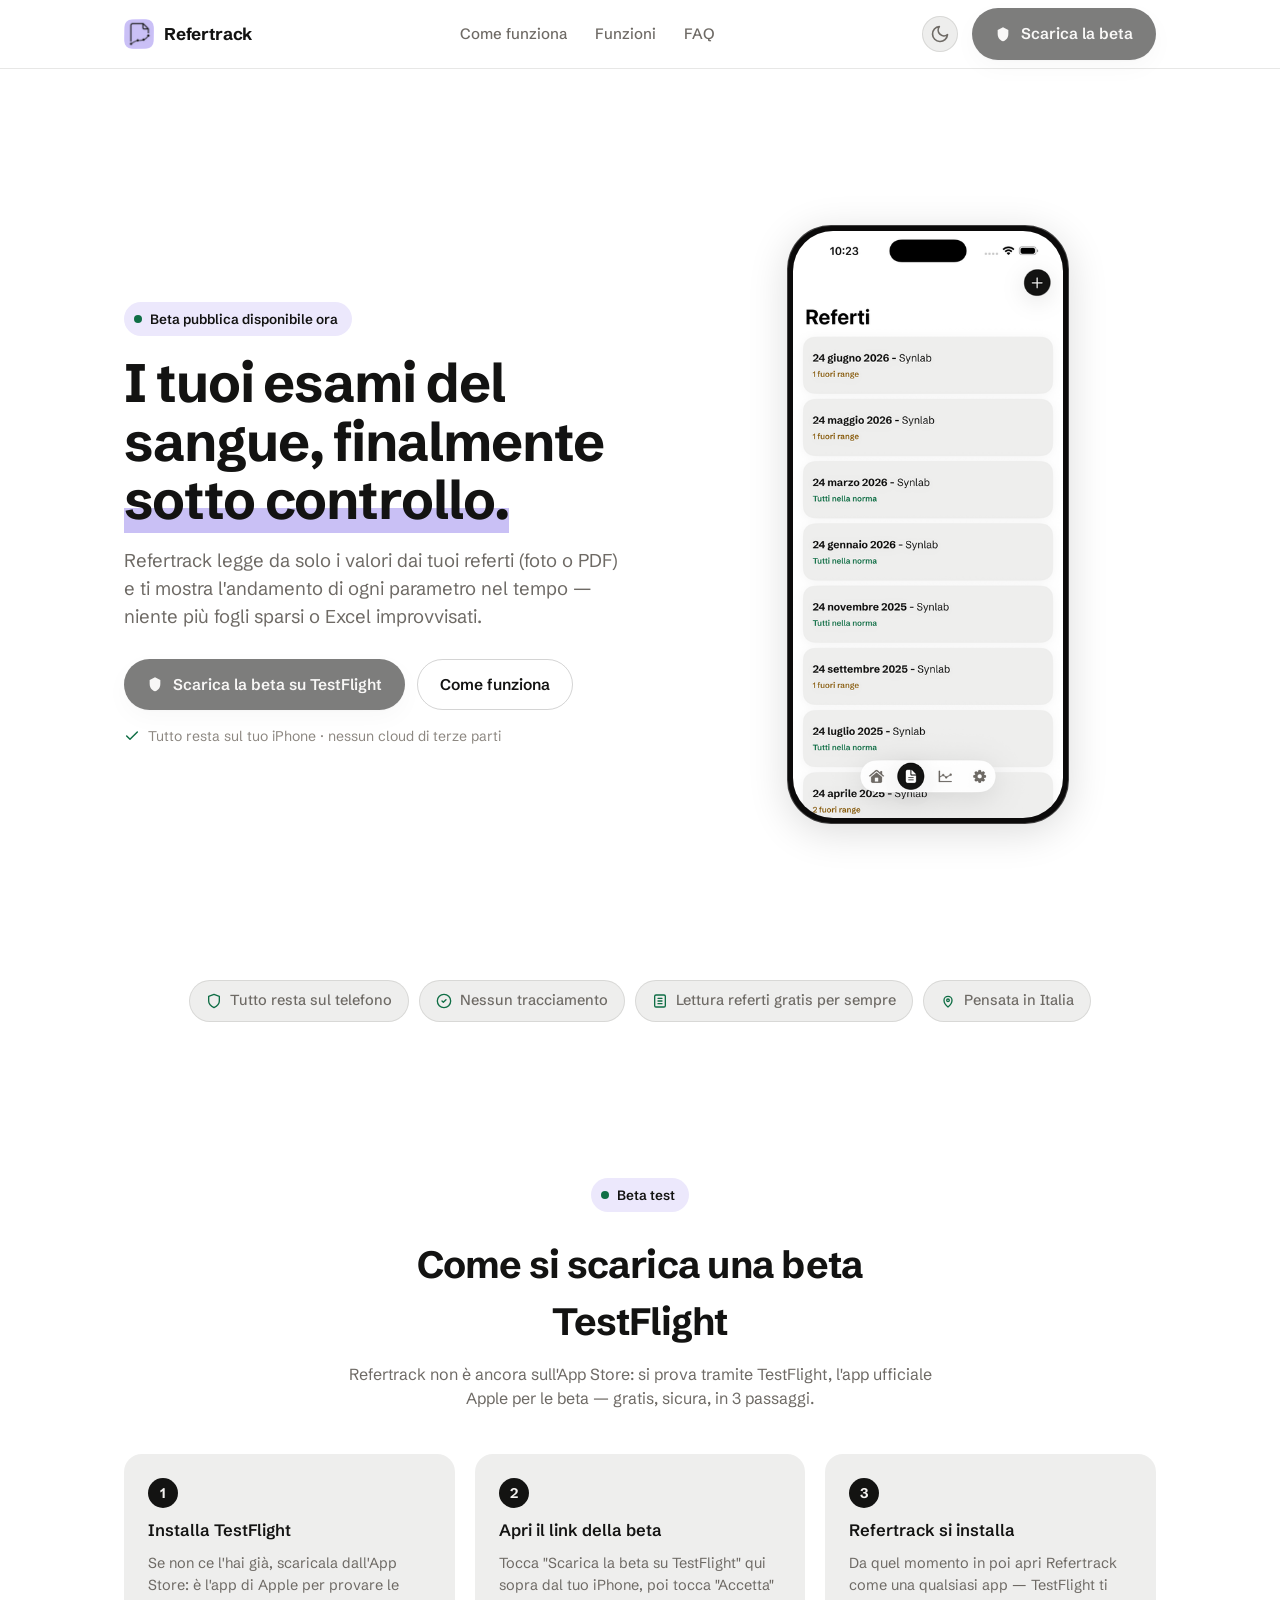
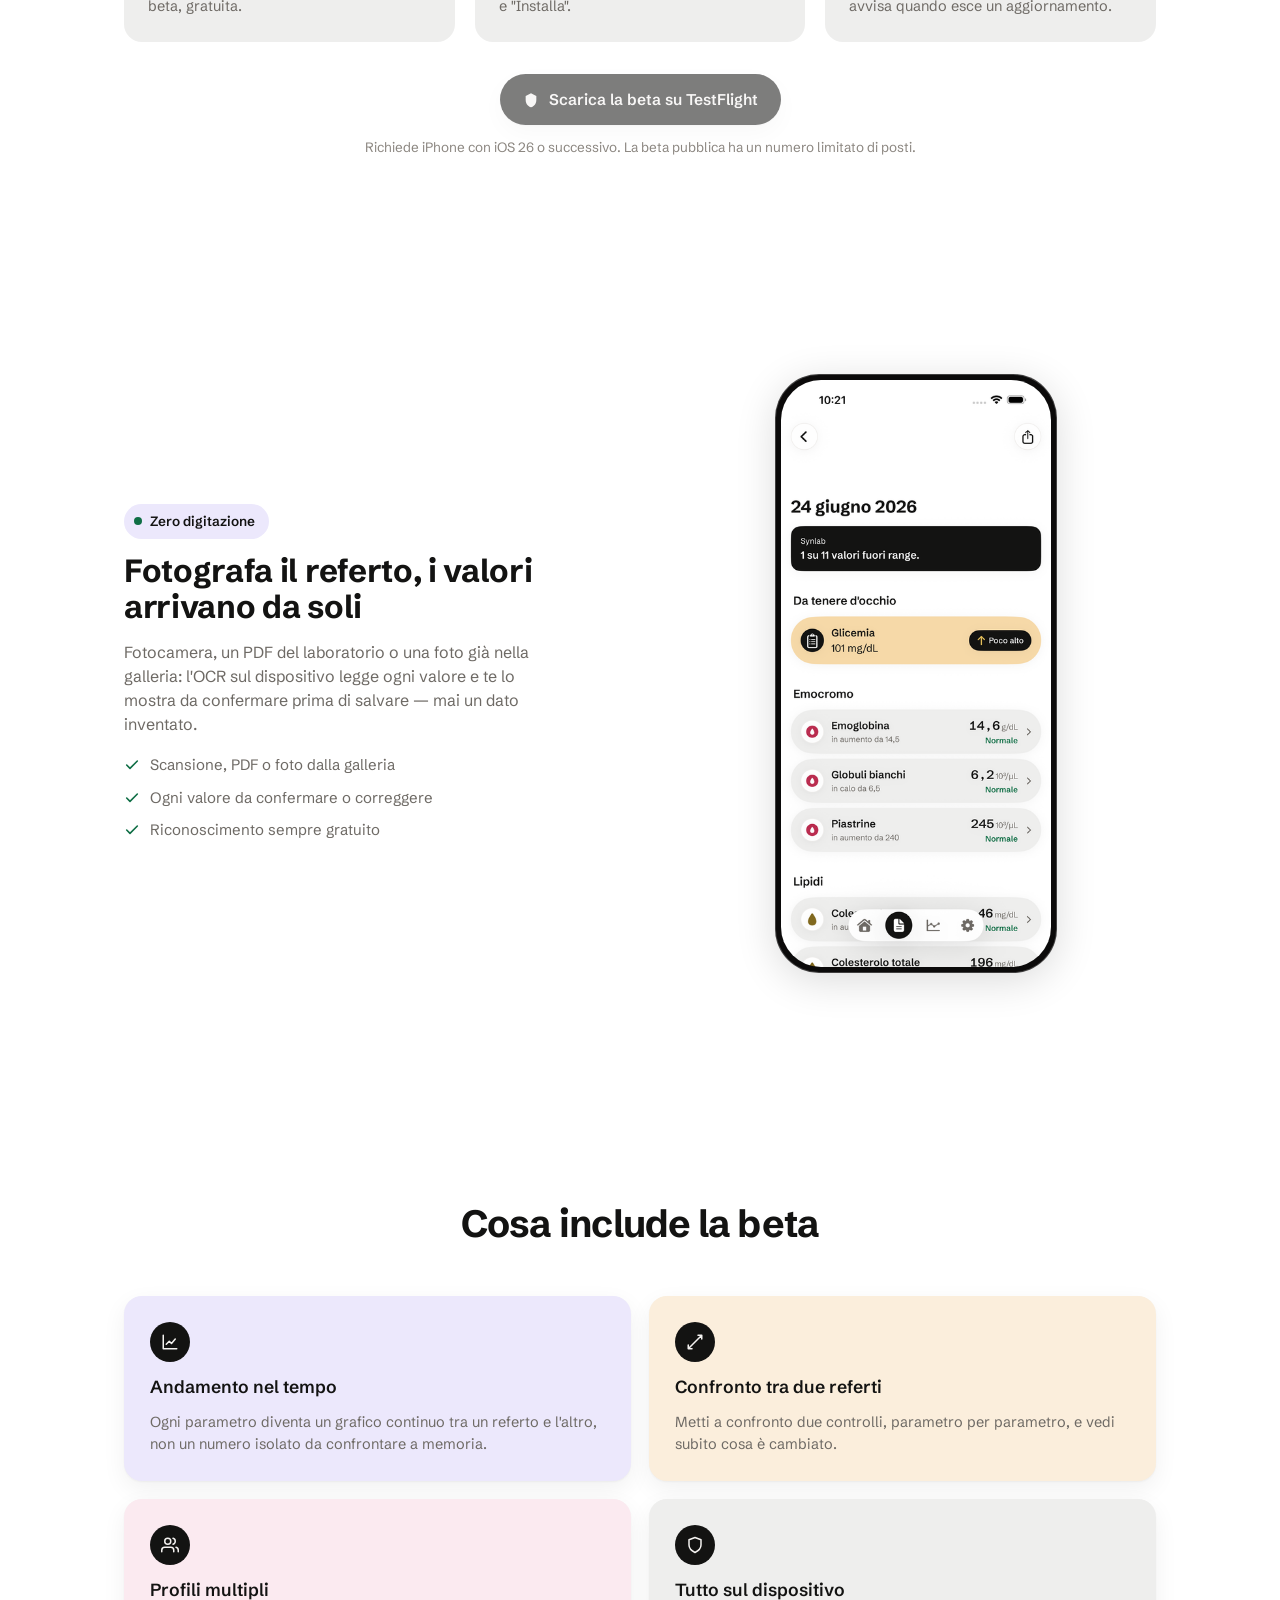
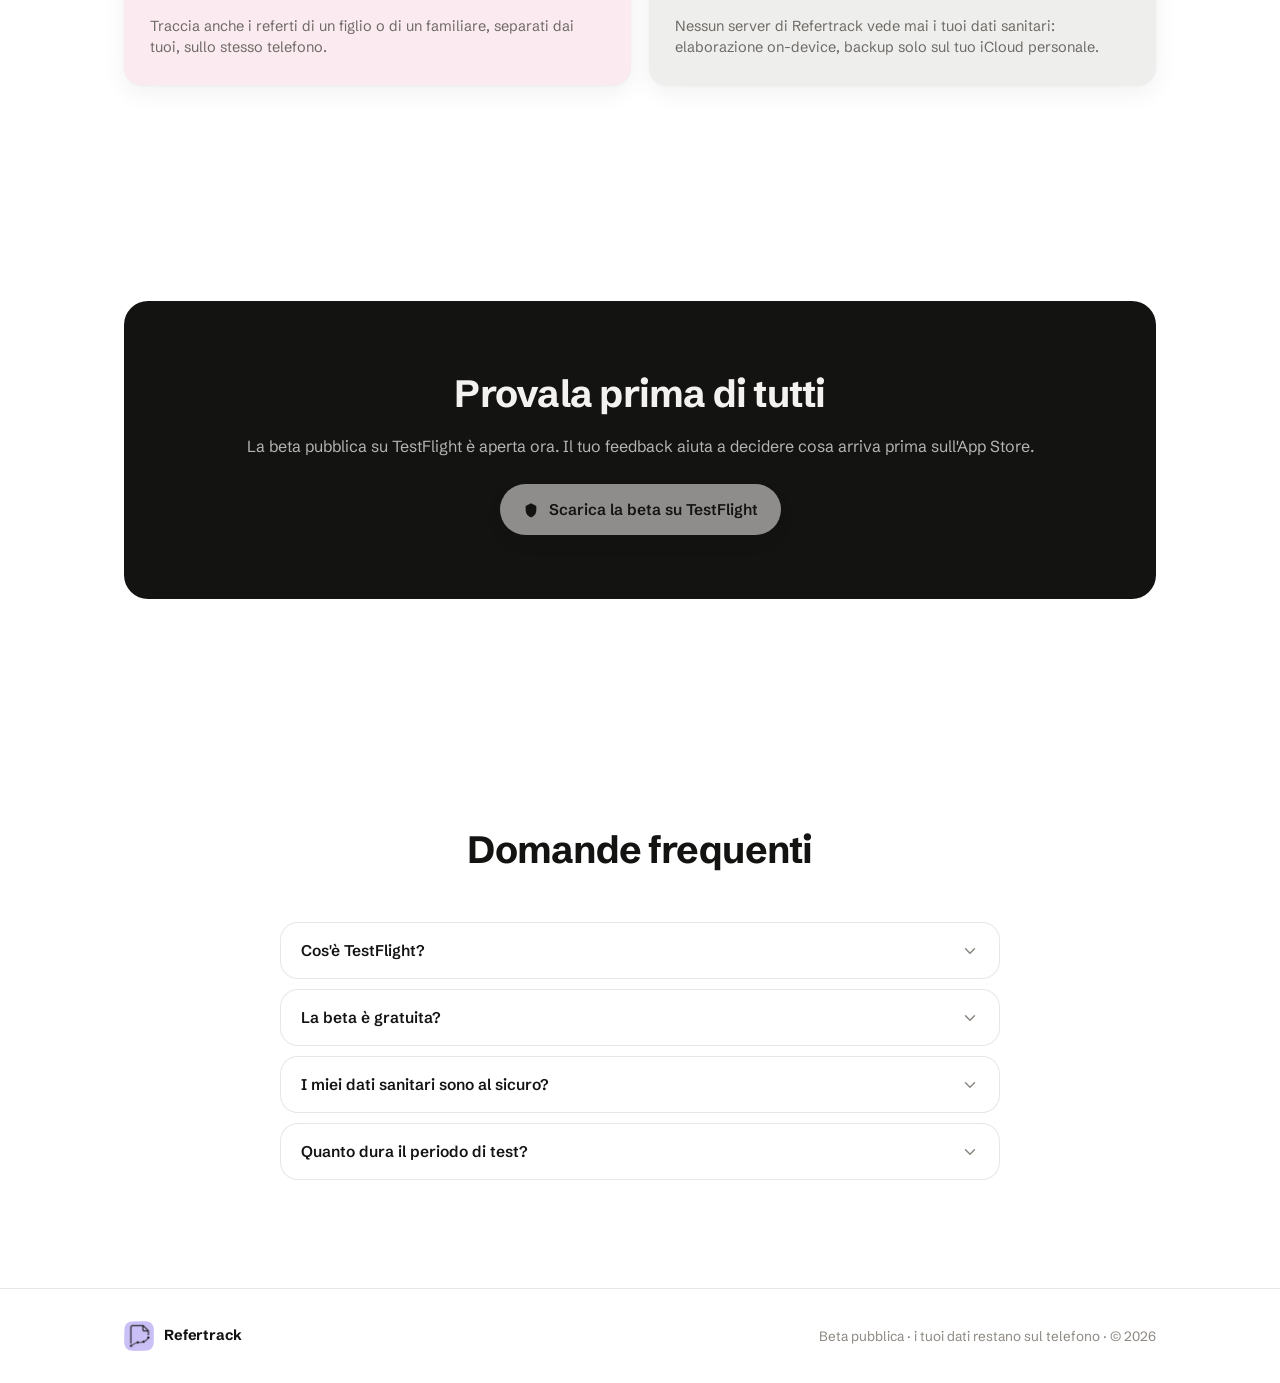
==== commit 9c2111b8: "Fix mobile navbar overlap + adopt Quillino's device frame - Nav: theme toggle moves to a fixed FAB o" ====
--- a/index.html
+++ b/index.html
@@ -235,6 +235,11 @@
   </div>
 </footer>
 
+<button class="theme-toggle theme-fab" id="themeFab" type="button" aria-label="Alterna anteprima chiara/scura">
+  <svg class="ico-moon" width="20" height="20" viewBox="0 0 24 24" fill="none" stroke="currentColor" stroke-width="2" stroke-linecap="round" stroke-linejoin="round"><path d="M21 12.8A9 9 0 1 1 11.2 3 7 7 0 0 0 21 12.8z"/></svg>
+  <svg class="ico-sun" width="20" height="20" viewBox="0 0 24 24" fill="none" stroke="currentColor" stroke-width="2" stroke-linecap="round" stroke-linejoin="round"><circle cx="12" cy="12" r="4"/><path d="M12 2v2M12 20v2M4.9 4.9l1.4 1.4M17.7 17.7l1.4 1.4M2 12h2M20 12h2M4.9 19.1l1.4-1.4M17.7 6.3l1.4-1.4"/></svg>
+</button>
+
 <script src="script.js"></script>
 </body>
 </html>
--- a/styles.css
+++ b/styles.css
@@ -76,10 +76,16 @@
   color: var(--text-primary);
   line-height: 1.5;
   -webkit-font-smoothing: antialiased;
-  overflow-x: hidden;
+  /* `clip`, non `hidden` (fix "telefono tagliato"): impostare solo `overflow-x` a `hidden`
+     costringe lo spec a portare anche `overflow-y` da `visible` ad `auto` sull'altro asse,
+     trasformando il body in un proprio contenitore di scroll con altezza vincolata — la card
+     `.device` più alta della riga veniva tagliata contro quel bordo invece che scorrere con la
+     pagina. `clip` non ha questo effetto collaterale sull'asse opposto. */
+  overflow-x: clip;
 }
 img { max-width: 100%; display: block; }
 a { color: inherit; text-decoration: none; }
+ul, ol { padding: 0; list-style: none; }
 .container { max-width: var(--maxw); margin: 0 auto; padding: 0 24px; }
 .section { padding: clamp(56px, 9vw, 108px) 0; }
 .section-tight { padding: clamp(28px, 5vw, 48px) 0; }
@@ -114,6 +120,11 @@
   :root:not([data-theme]) .ico-sun { display: block; }
 }
 .nav-toggle { display: none; background: none; border: 0; color: var(--text-primary); cursor: pointer; }
+/* FAB: solo mobile (< 860px) — sul nav-cta stretto il toggle in linea si scontrava con il
+   bottone "Scarica la beta" (fix 2026-07, "la navbar è rotta"). Stesso pattern di Quillino:
+   il toggle inline sparisce sotto la soglia e un secondo bottone identico (`.theme-fab`,
+   marcato in HTML fuori dal nav) prende il suo posto come cerchio flottante in basso a destra. */
+.theme-fab { display: none; }
 
 /* --------------------------------------------------------------- Buttons */
 .btn {
@@ -143,17 +154,27 @@
 .hero-reassure { margin-top: 16px; display: flex; align-items: center; gap: 8px; font-size: 14px; color: var(--text-tertiary); }
 .hero-reassure svg { color: var(--accent-green); flex: none; }
 
+/* Stesso schema del sito Quillino (frame giudicato meglio riuscito): `box-sizing: content-box`
+   contro il reset globale border-box così `aspect-ratio` descrive l'area DENTRO il padding (dove
+   vive lo screenshot) — padding/bordo si aggiungono fuori, niente calcolo bordo/content-box misto
+   che aveva causato "il contenuto esce dagli iphone" nella versione precedente. Bezel sottile
+   (5px, non 10px): un bordo spesso è stato bocciato più volte su Quillino come "troppo chunky".
+   Bordo fisso rgba(255,255,255,0.22) (non da var tema): resta leggibile anche quando lo
+   screenshot dentro è in dark mode e quasi nero quanto la cornice stessa. */
 .device {
   position: relative; box-sizing: content-box;
-  width: 100%; max-width: calc(300px - 20px);
+  width: 100%; max-width: calc(280px - 10px);
   aspect-ratio: 1206 / 2622;
   background: #0b0a0a;
-  border-radius: 44px; padding: 10px;
-  border: 1px solid var(--border-strong);
+  border-radius: 44px; padding: 5px;
+  border: 1px solid rgba(255,255,255,0.22);
   box-shadow: var(--shadow-float);
   margin: 0 auto;
 }
-.device img { width: 100%; height: 100%; object-fit: cover; border-radius: 36px; }
+.device img {
+  width: 100%; height: 100%;
+  object-fit: cover; border-radius: 40px;
+}
 .hero-media { display: flex; justify-content: center; }
 
 /* ------------------------------------------------------------------ Trust */
@@ -256,6 +277,18 @@
   .steps { grid-template-columns: 1fr; }
   .feat-grid { grid-template-columns: 1fr; }
   .nav-links { display: none; }
+  .nav-cta .theme-toggle:not(.theme-fab) { display: none; }
+  .nav-toggle { display: inline-flex; }
+  .theme-fab {
+    display: inline-grid; position: fixed; z-index: 60;
+    right: 18px; bottom: calc(18px + env(safe-area-inset-bottom));
+    width: 52px; height: 52px; box-shadow: var(--shadow-float);
+  }
+  .nav.menu-open .nav-links {
+    display: flex; position: absolute; top: 68px; left: 0; right: 0; flex-direction: column;
+    gap: 4px; padding: 12px 20px 20px; background: var(--bg-primary); border-bottom: 1px solid var(--border-default);
+  }
+  .nav.menu-open .nav-links a { padding: 10px 0; font-size: 17px; }
 }
 
 @media (prefers-reduced-motion: reduce) {
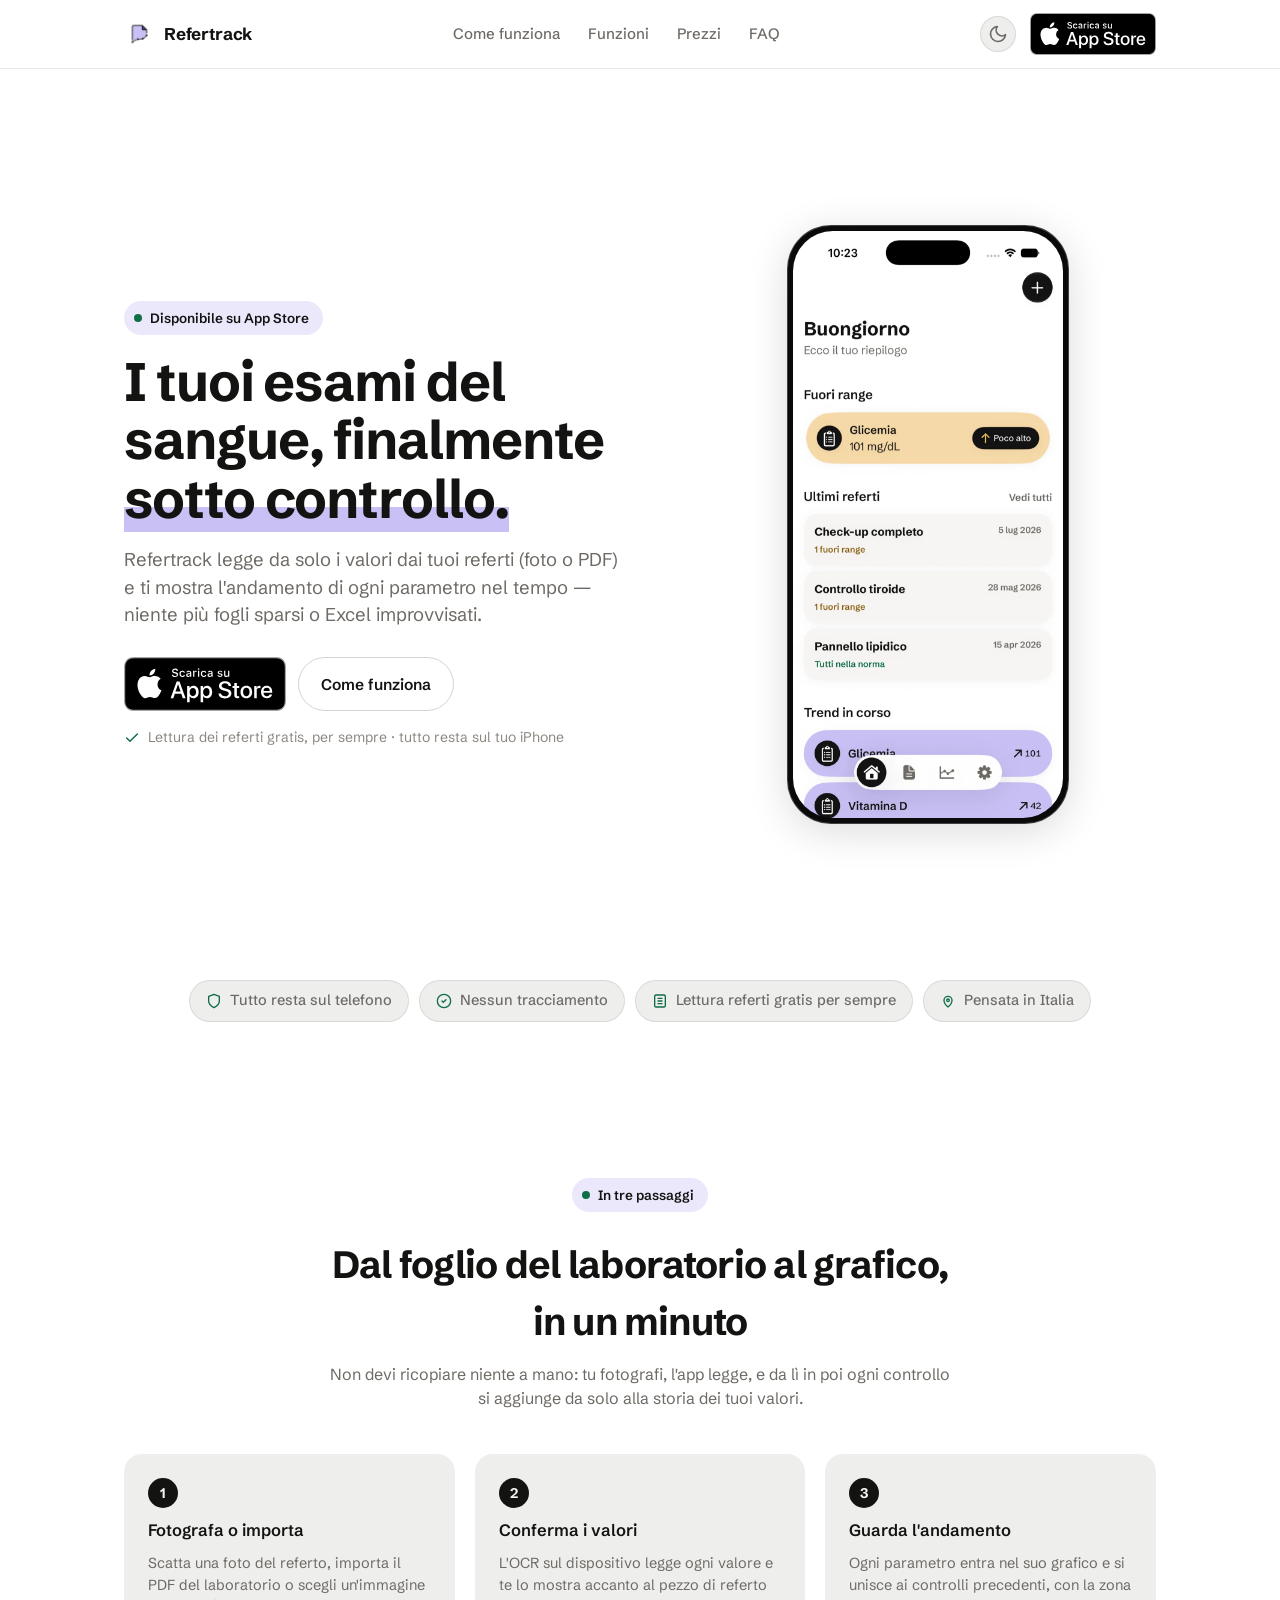
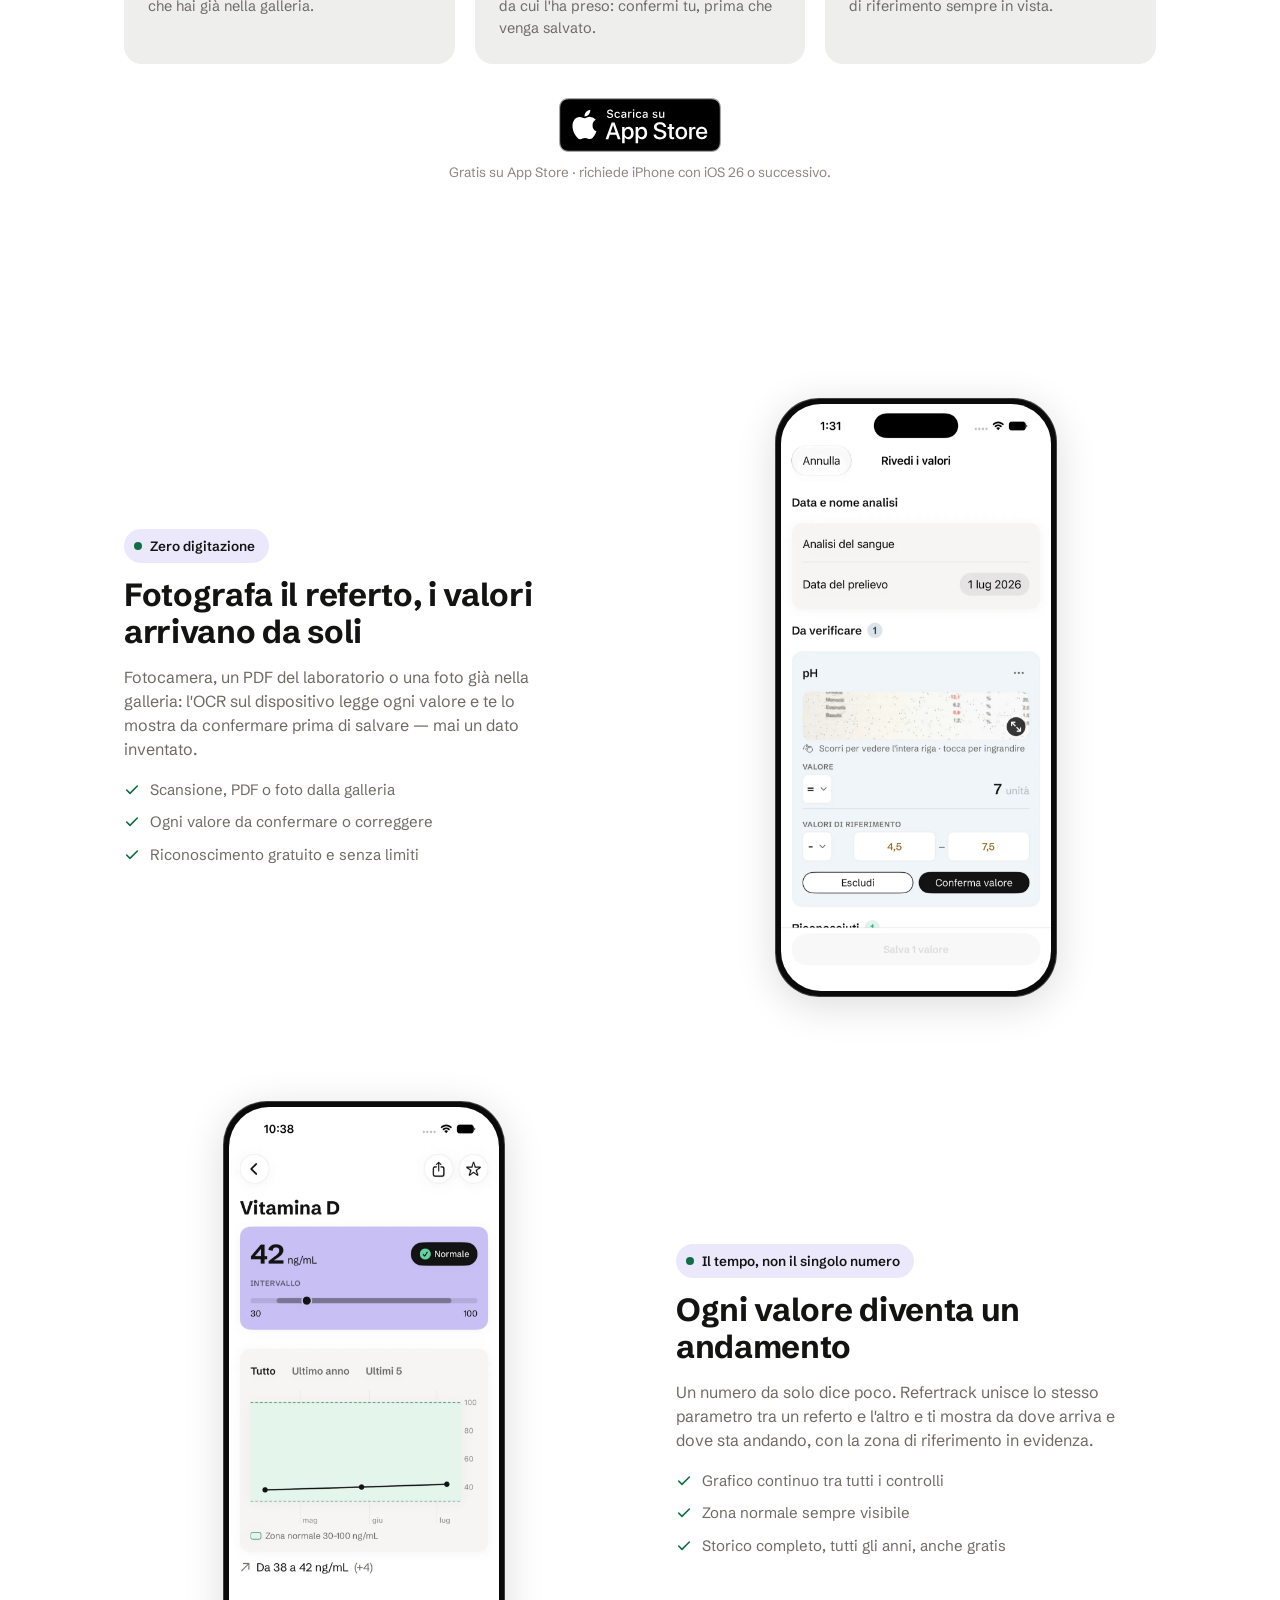
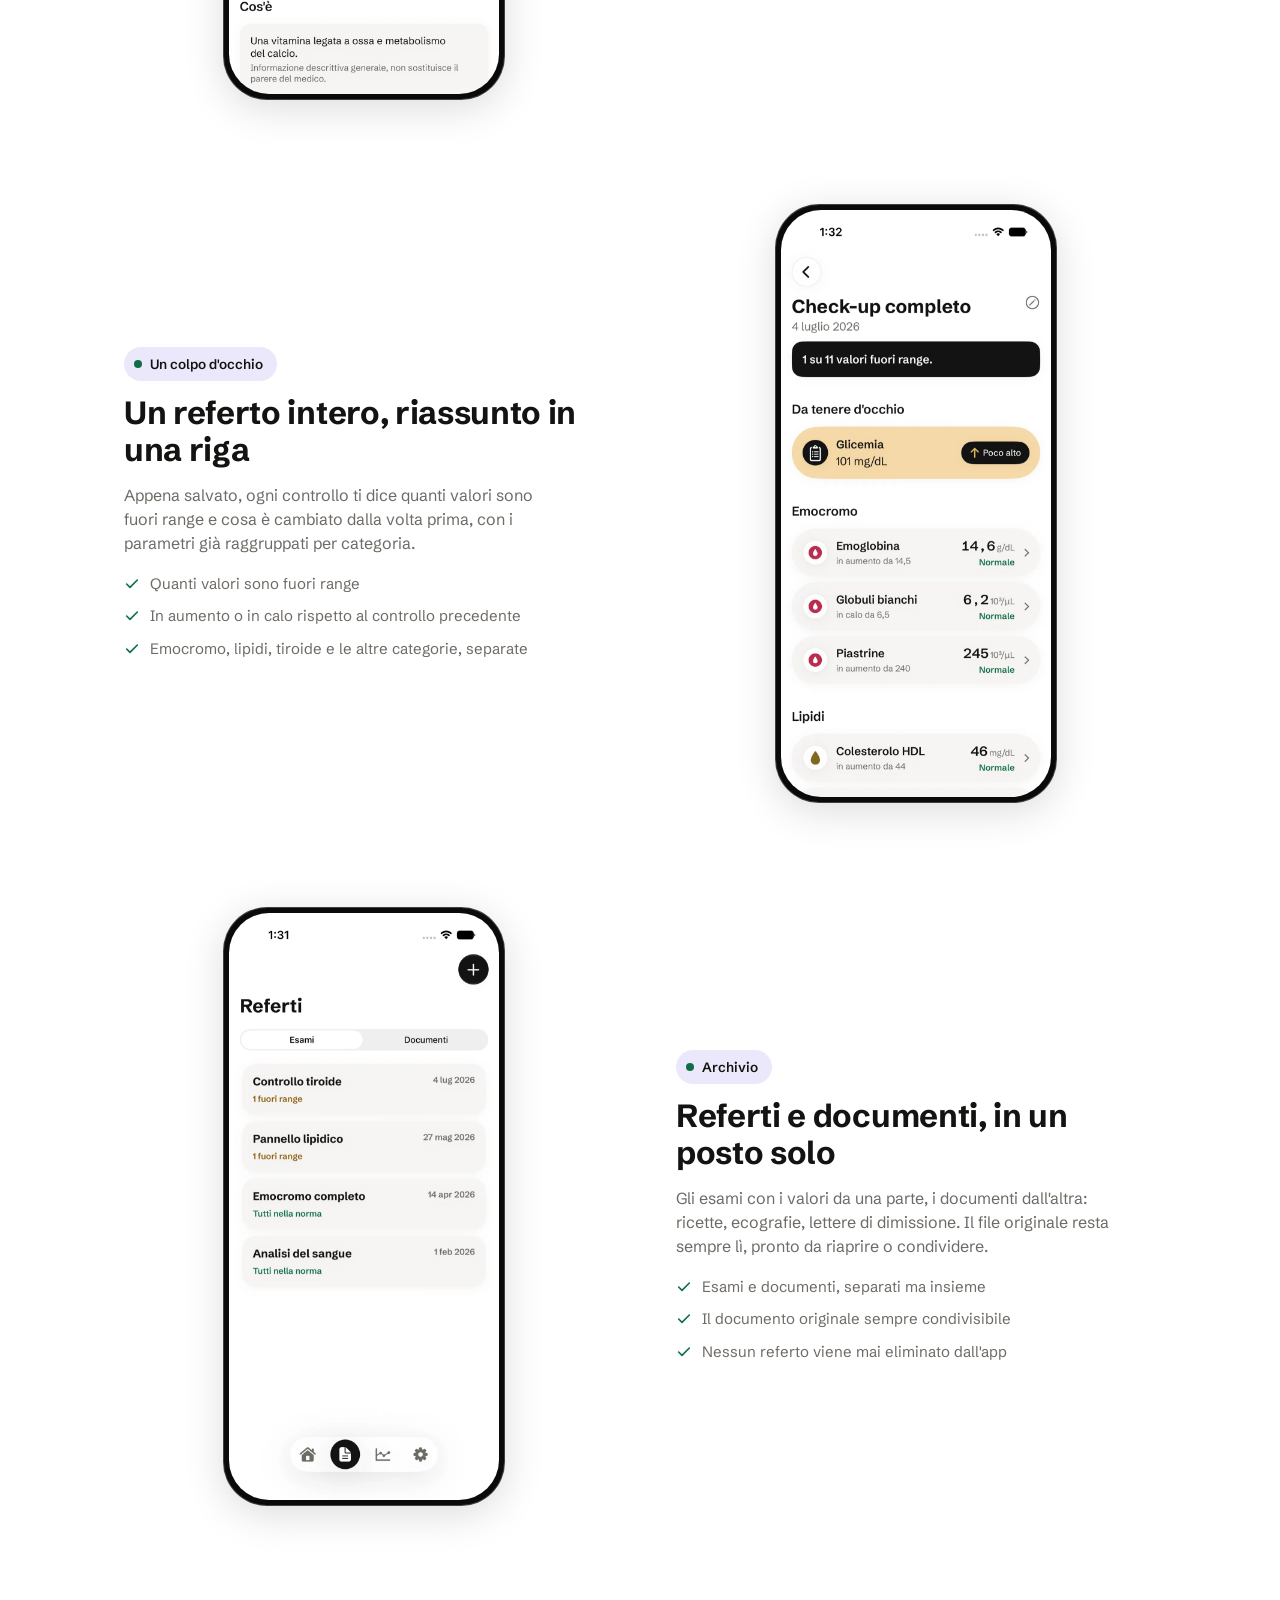
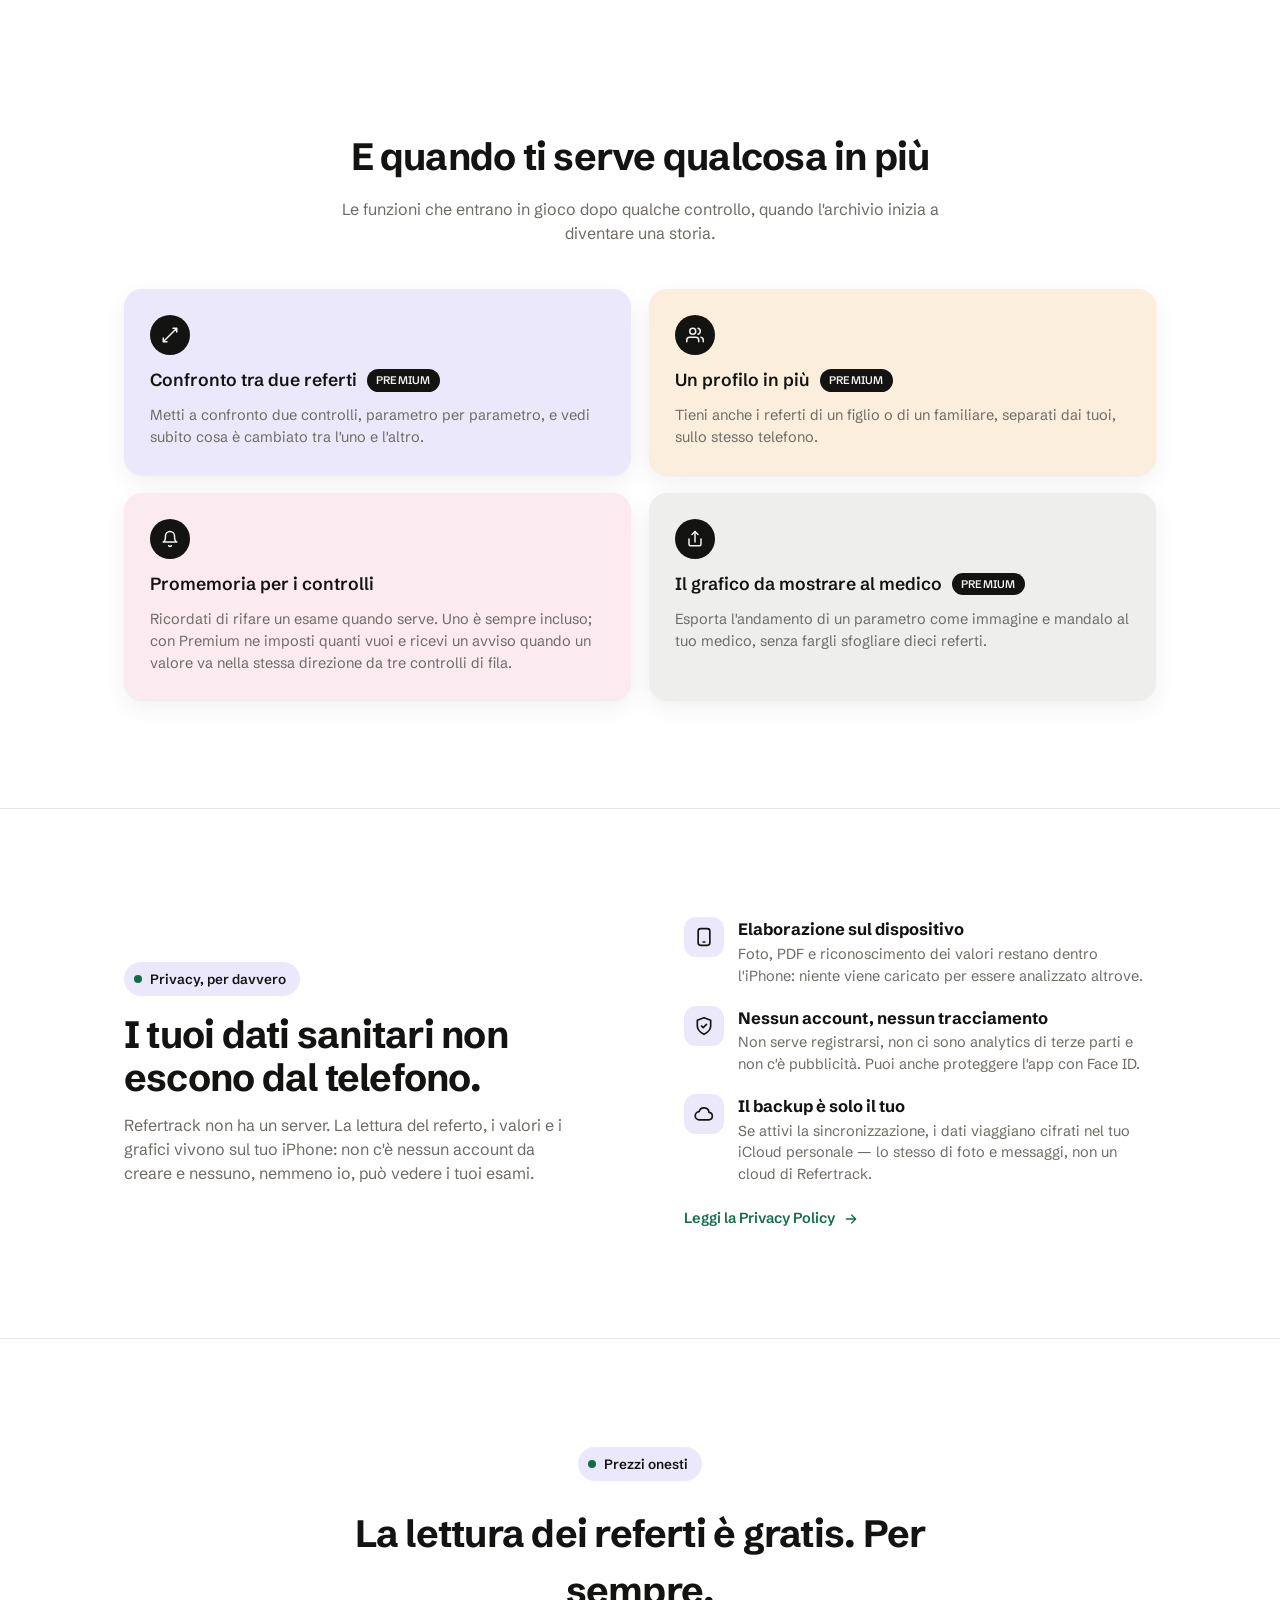
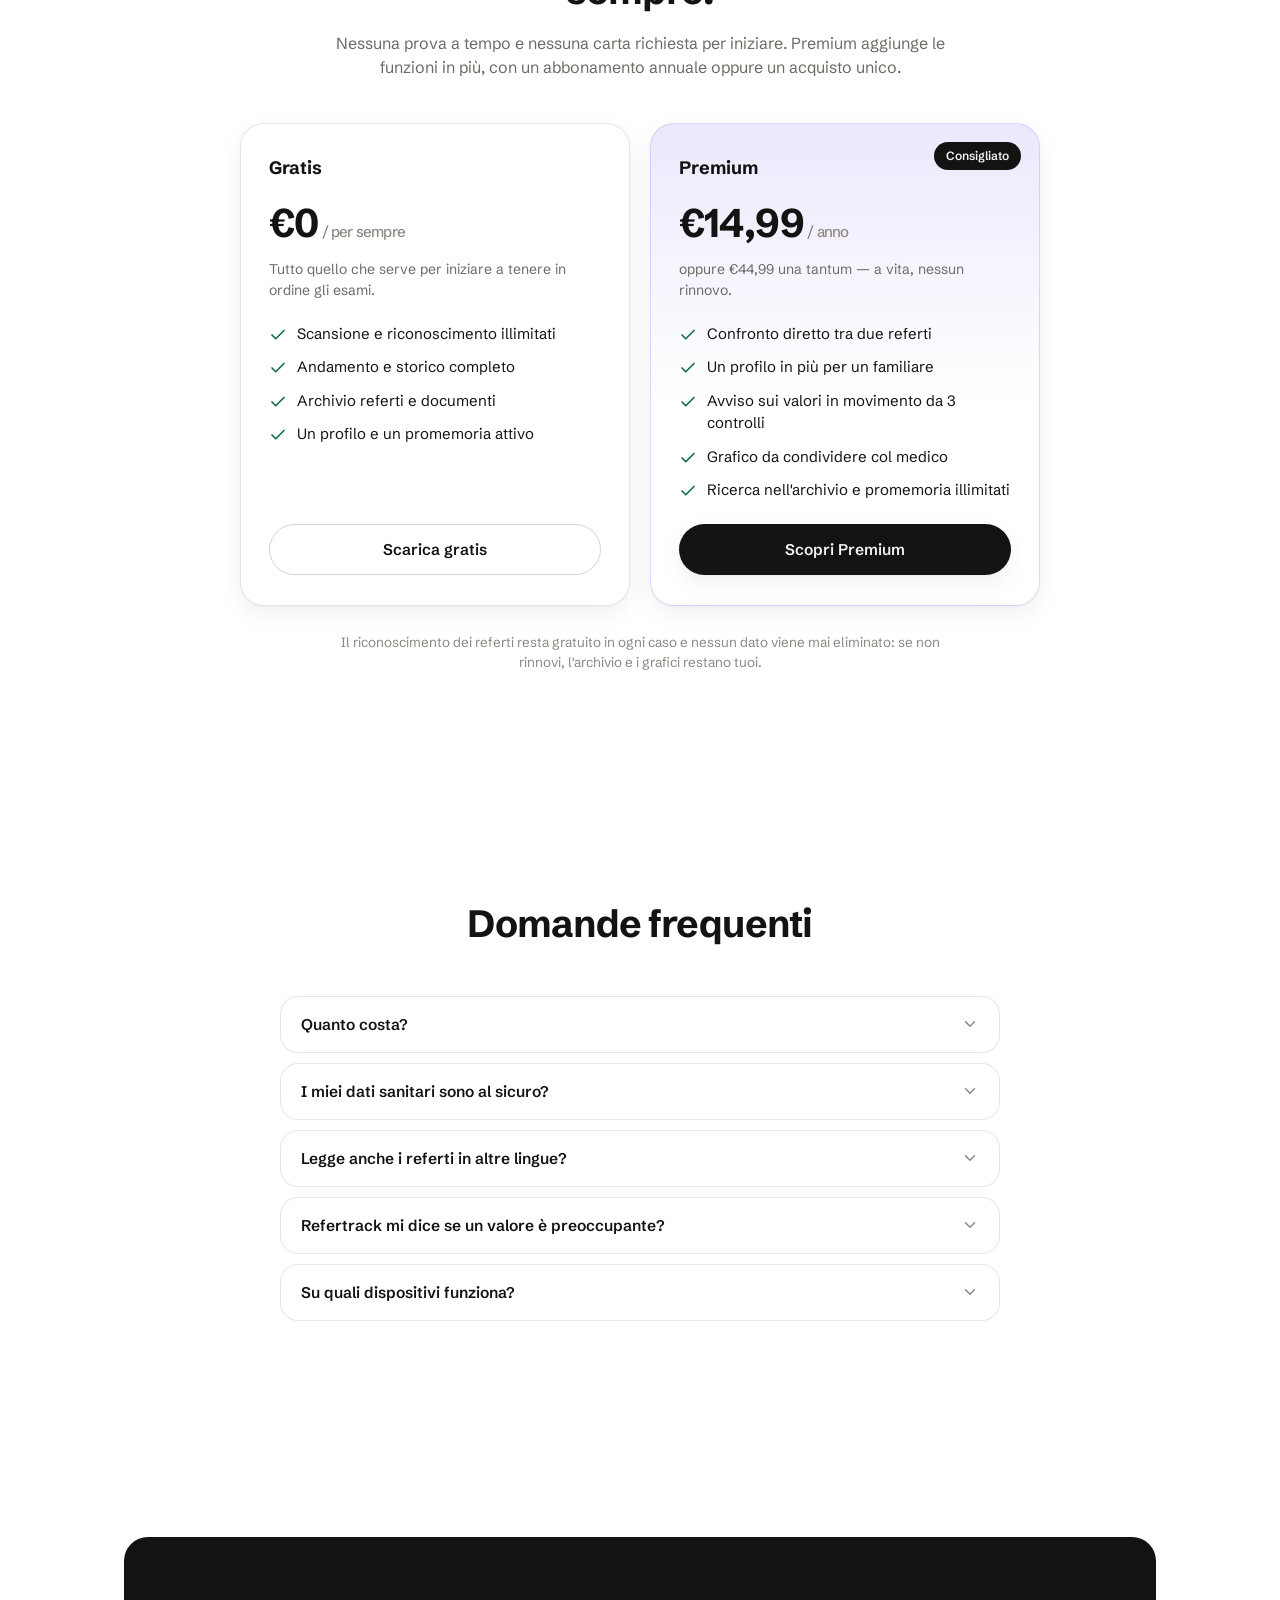
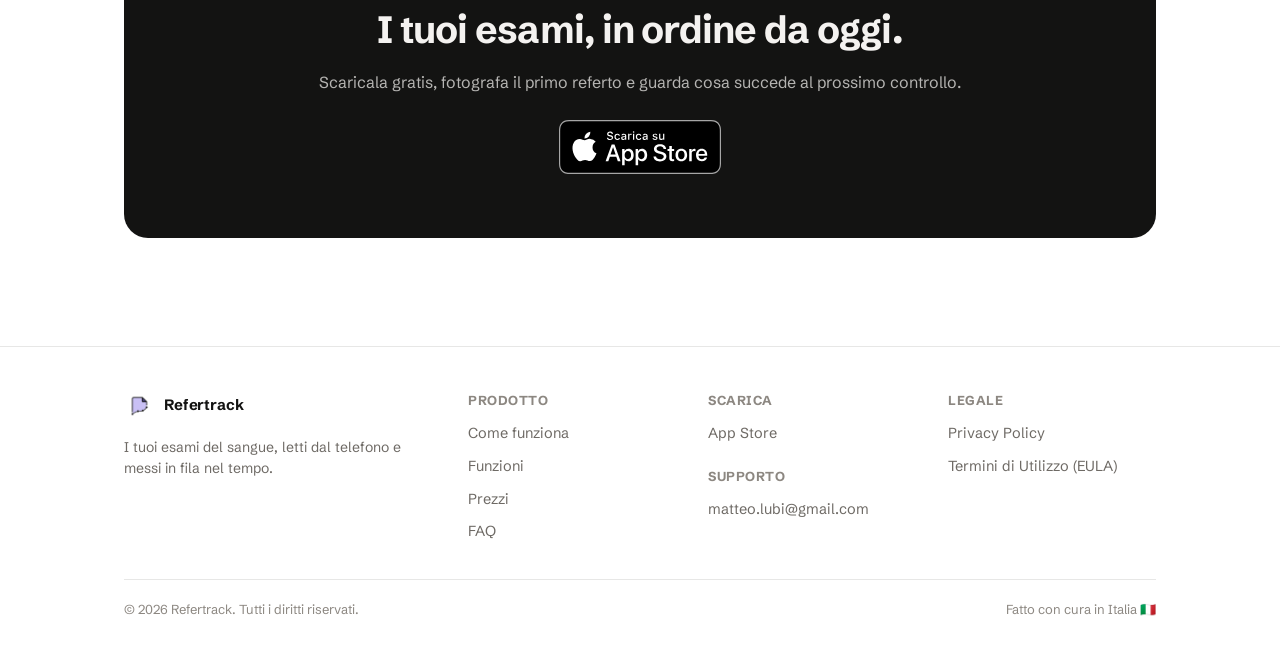
==== commit 76780c0e: "Sito Refertrack: app pubblicata su App Store (via la pagina beta TestFlight) Co-Authored-By: Claude " ====
--- a/index.html
+++ b/index.html
@@ -3,13 +3,17 @@
 <head>
 <meta charset="utf-8" />
 <meta name="viewport" content="width=device-width, initial-scale=1" />
-<title>Refertrack — Beta pubblica su TestFlight</title>
-<meta name="description" content="Refertrack legge i tuoi referti del sangue con l'OCR e ti mostra l'andamento di ogni valore nel tempo. In beta pubblica su TestFlight, gratis." />
-
+<title>Refertrack — I tuoi esami del sangue, sotto controllo</title>
+<meta name="description" content="Refertrack legge i tuoi referti del sangue con l'OCR sul dispositivo e ti mostra l'andamento di ogni valore nel tempo. Su App Store per iPhone: la lettura dei referti è gratis, per sempre." />
+
+<!-- Open Graph / social — URL assoluti: gli scraper (WhatsApp, iMessage, LinkedIn) non risolvono path relativi -->
 <meta property="og:type" content="website" />
-<meta property="og:title" content="Refertrack — Beta pubblica su TestFlight" />
-<meta property="og:description" content="I tuoi esami del sangue, finalmente sotto controllo. In beta pubblica: scaricala da TestFlight." />
-<meta property="og:image" content="assets/screens/01-referti.png" />
+<meta property="og:url" content="https://matteolubinu.github.io/refertrack/" />
+<meta property="og:site_name" content="Refertrack" />
+<meta property="og:title" content="Refertrack — I tuoi esami del sangue, sotto controllo" />
+<meta property="og:description" content="Fotografa il referto: i valori arrivano da soli e diventano un andamento nel tempo. Tutto resta sul tuo iPhone. Scaricala gratis su App Store." />
+<meta property="og:image" content="https://matteolubinu.github.io/refertrack/assets/screens/01-dashboard.webp" />
+<meta name="twitter:card" content="summary_large_image" />
 <meta name="theme-color" content="#FFFFFF" media="(prefers-color-scheme: light)" />
 <meta name="theme-color" content="#121110" media="(prefers-color-scheme: dark)" />
 
@@ -41,6 +45,7 @@
     <nav class="nav-links" aria-label="Navigazione principale">
       <a href="#come-funziona">Come funziona</a>
       <a href="#funzioni">Funzioni</a>
+      <a href="#prezzi">Prezzi</a>
       <a href="#faq">FAQ</a>
     </nav>
     <div class="nav-cta">
@@ -48,9 +53,8 @@
         <svg class="ico-moon" width="20" height="20" viewBox="0 0 24 24" fill="none" stroke="currentColor" stroke-width="2" stroke-linecap="round" stroke-linejoin="round"><path d="M21 12.8A9 9 0 1 1 11.2 3 7 7 0 0 0 21 12.8z"/></svg>
         <svg class="ico-sun" width="20" height="20" viewBox="0 0 24 24" fill="none" stroke="currentColor" stroke-width="2" stroke-linecap="round" stroke-linejoin="round"><circle cx="12" cy="12" r="4"/><path d="M12 2v2M12 20v2M4.9 4.9l1.4 1.4M17.7 17.7l1.4 1.4M2 12h2M20 12h2M4.9 19.1l1.4-1.4M17.7 6.3l1.4-1.4"/></svg>
       </button>
-      <a class="btn btn-primary tf-cta" href="#" data-tf>
-        <svg width="16" height="16" viewBox="0 0 24 24" fill="currentColor"><path d="M12 2 4 6v6c0 5.5 3.4 9.7 8 11 4.6-1.3 8-5.5 8-11V6l-8-4z"/></svg>
-        Scarica la beta
+      <a class="appstore" href="https://apps.apple.com/it/app/refertrack-referti-ed-esami/id6792460771" aria-label="Scaricalo su App Store">
+        <img src="assets/appstore-it.svg" alt="" width="162" height="54" />
       </a>
     </div>
     <button class="nav-toggle" id="navToggle" aria-label="Apri menu" aria-expanded="false">
@@ -65,24 +69,23 @@
 <section class="hero section">
   <div class="container hero-grid">
     <div class="hero-copy reveal">
-      <span class="eyebrow"><span class="dot"></span> Beta pubblica disponibile ora</span>
+      <span class="eyebrow"><span class="dot"></span> Disponibile su App Store</span>
       <h1>I tuoi esami del sangue, finalmente <span class="accent">sotto controllo.</span></h1>
       <p class="lead">Refertrack legge da solo i valori dai tuoi referti (foto o PDF) e ti mostra l'andamento di ogni parametro nel tempo — niente più fogli sparsi o Excel improvvisati.</p>
       <div class="hero-actions">
-        <a class="btn btn-primary tf-cta" href="#" data-tf>
-          <svg width="16" height="16" viewBox="0 0 24 24" fill="currentColor"><path d="M12 2 4 6v6c0 5.5 3.4 9.7 8 11 4.6-1.3 8-5.5 8-11V6l-8-4z"/></svg>
-          Scarica la beta su TestFlight
+        <a class="appstore" href="https://apps.apple.com/it/app/refertrack-referti-ed-esami/id6792460771" aria-label="Scaricalo su App Store">
+          <img src="assets/appstore-it.svg" alt="" width="162" height="54" />
         </a>
         <a class="btn btn-ghost" href="#come-funziona">Come funziona</a>
       </div>
       <p class="hero-reassure">
         <svg width="16" height="16" viewBox="0 0 24 24" fill="none" stroke="currentColor" stroke-width="2.2" stroke-linecap="round" stroke-linejoin="round"><path d="M20 6 9 17l-5-5"/></svg>
-        Tutto resta sul tuo iPhone · nessun cloud di terze parti
+        Lettura dei referti gratis, per sempre · tutto resta sul tuo iPhone
       </p>
     </div>
     <div class="hero-media reveal">
       <div class="device">
-        <img src="assets/screens/01-referti.png" alt="Elenco dei referti in Refertrack, con lo stato di ogni controllo" width="900" height="1957" />
+        <img src="assets/screens/01-dashboard.webp" alt="La schermata iniziale di Refertrack, con il valore fuori range e gli ultimi referti" width="900" height="1956" />
       </div>
     </div>
   </div>
@@ -102,40 +105,40 @@
 <section class="section" id="come-funziona">
   <div class="container">
     <div class="section-head reveal">
-      <span class="eyebrow"><span class="dot"></span> Beta test</span>
-      <h2>Come si scarica una beta TestFlight</h2>
-      <p>Refertrack non è ancora sull'App Store: si prova tramite TestFlight, l'app ufficiale Apple per le beta — gratis, sicura, in 3 passaggi.</p>
+      <span class="eyebrow"><span class="dot"></span> In tre passaggi</span>
+      <h2>Dal foglio del laboratorio al grafico, in un minuto</h2>
+      <p>Non devi ricopiare niente a mano: tu fotografi, l'app legge, e da lì in poi ogni controllo si aggiunge da solo alla storia dei tuoi valori.</p>
     </div>
     <div class="steps reveal">
       <div class="step">
         <span class="num">1</span>
-        <h3>Installa TestFlight</h3>
-        <p>Se non ce l'hai già, scaricala dall'App Store: è l'app di Apple per provare le beta, gratuita.</p>
+        <h3>Fotografa o importa</h3>
+        <p>Scatta una foto del referto, importa il PDF del laboratorio o scegli un'immagine che hai già nella galleria.</p>
       </div>
       <div class="step">
         <span class="num">2</span>
-        <h3>Apri il link della beta</h3>
-        <p>Tocca "Scarica la beta su TestFlight" qui sopra dal tuo iPhone, poi tocca "Accetta" e "Installa".</p>
+        <h3>Conferma i valori</h3>
+        <p>L'OCR sul dispositivo legge ogni valore e te lo mostra accanto al pezzo di referto da cui l'ha preso: confermi tu, prima che venga salvato.</p>
       </div>
       <div class="step">
         <span class="num">3</span>
-        <h3>Refertrack si installa</h3>
-        <p>Da quel momento in poi apri Refertrack come una qualsiasi app — TestFlight ti avvisa quando esce un aggiornamento.</p>
-      </div>
-    </div>
-    <div class="beta-cta reveal">
-      <a class="btn btn-primary tf-cta" href="#" data-tf>
-        <svg width="16" height="16" viewBox="0 0 24 24" fill="currentColor"><path d="M12 2 4 6v6c0 5.5 3.4 9.7 8 11 4.6-1.3 8-5.5 8-11V6l-8-4z"/></svg>
-        Scarica la beta su TestFlight
+        <h3>Guarda l'andamento</h3>
+        <p>Ogni parametro entra nel suo grafico e si unisce ai controlli precedenti, con la zona di riferimento sempre in vista.</p>
+      </div>
+    </div>
+    <div class="steps-cta reveal">
+      <a class="appstore" href="https://apps.apple.com/it/app/refertrack-referti-ed-esami/id6792460771" aria-label="Scaricalo su App Store">
+        <img src="assets/appstore-it.svg" alt="" width="162" height="54" />
       </a>
-      <p class="beta-note">Richiede iPhone con iOS 26 o successivo. La beta pubblica ha un numero limitato di posti.</p>
-    </div>
-  </div>
-</section>
-
-<!-- ======================================================== SHOWCASE 1 -->
+      <p class="steps-note">Gratis su App Store · richiede iPhone con iOS 26 o successivo.</p>
+    </div>
+  </div>
+</section>
+
+<!-- ========================================================== FUNZIONI -->
 <section class="section" id="funzioni">
   <div class="container">
+
     <div class="feat-row reveal">
       <div class="feat-copy">
         <span class="eyebrow"><span class="dot"></span> Zero digitazione</span>
@@ -144,13 +147,62 @@
         <ul>
           <li><svg width="16" height="16" viewBox="0 0 24 24" fill="none" stroke="currentColor" stroke-width="2.4" stroke-linecap="round" stroke-linejoin="round"><path d="M20 6 9 17l-5-5"/></svg> Scansione, PDF o foto dalla galleria</li>
           <li><svg width="16" height="16" viewBox="0 0 24 24" fill="none" stroke="currentColor" stroke-width="2.4" stroke-linecap="round" stroke-linejoin="round"><path d="M20 6 9 17l-5-5"/></svg> Ogni valore da confermare o correggere</li>
-          <li><svg width="16" height="16" viewBox="0 0 24 24" fill="none" stroke="currentColor" stroke-width="2.4" stroke-linecap="round" stroke-linejoin="round"><path d="M20 6 9 17l-5-5"/></svg> Riconoscimento sempre gratuito</li>
+          <li><svg width="16" height="16" viewBox="0 0 24 24" fill="none" stroke="currentColor" stroke-width="2.4" stroke-linecap="round" stroke-linejoin="round"><path d="M20 6 9 17l-5-5"/></svg> Riconoscimento gratuito e senza limiti</li>
         </ul>
       </div>
       <div class="device">
-        <img src="assets/screens/02-dettaglio.png" alt="Dettaglio di un referto in Refertrack, con il valore fuori range in evidenza" width="900" height="1957" />
-      </div>
-    </div>
+        <img src="assets/screens/02-revisione.webp" alt="La revisione di un referto in Refertrack: il valore letto dall'OCR accanto al ritaglio della foto" width="900" height="1956" loading="lazy" />
+      </div>
+    </div>
+
+    <div class="feat-row rev reveal">
+      <div class="feat-copy">
+        <span class="eyebrow"><span class="dot"></span> Il tempo, non il singolo numero</span>
+        <h3>Ogni valore diventa un andamento</h3>
+        <p>Un numero da solo dice poco. Refertrack unisce lo stesso parametro tra un referto e l'altro e ti mostra da dove arriva e dove sta andando, con la zona di riferimento in evidenza.</p>
+        <ul>
+          <li><svg width="16" height="16" viewBox="0 0 24 24" fill="none" stroke="currentColor" stroke-width="2.4" stroke-linecap="round" stroke-linejoin="round"><path d="M20 6 9 17l-5-5"/></svg> Grafico continuo tra tutti i controlli</li>
+          <li><svg width="16" height="16" viewBox="0 0 24 24" fill="none" stroke="currentColor" stroke-width="2.4" stroke-linecap="round" stroke-linejoin="round"><path d="M20 6 9 17l-5-5"/></svg> Zona normale sempre visibile</li>
+          <li><svg width="16" height="16" viewBox="0 0 24 24" fill="none" stroke="currentColor" stroke-width="2.4" stroke-linecap="round" stroke-linejoin="round"><path d="M20 6 9 17l-5-5"/></svg> Storico completo, tutti gli anni, anche gratis</li>
+        </ul>
+      </div>
+      <div class="device">
+        <img src="assets/screens/03-parametro.webp" alt="Il dettaglio della Vitamina D in Refertrack, con il grafico dell'andamento e la zona normale" width="900" height="1956" loading="lazy" />
+      </div>
+    </div>
+
+    <div class="feat-row reveal">
+      <div class="feat-copy">
+        <span class="eyebrow"><span class="dot"></span> Un colpo d'occhio</span>
+        <h3>Un referto intero, riassunto in una riga</h3>
+        <p>Appena salvato, ogni controllo ti dice quanti valori sono fuori range e cosa è cambiato dalla volta prima, con i parametri già raggruppati per categoria.</p>
+        <ul>
+          <li><svg width="16" height="16" viewBox="0 0 24 24" fill="none" stroke="currentColor" stroke-width="2.4" stroke-linecap="round" stroke-linejoin="round"><path d="M20 6 9 17l-5-5"/></svg> Quanti valori sono fuori range</li>
+          <li><svg width="16" height="16" viewBox="0 0 24 24" fill="none" stroke="currentColor" stroke-width="2.4" stroke-linecap="round" stroke-linejoin="round"><path d="M20 6 9 17l-5-5"/></svg> In aumento o in calo rispetto al controllo precedente</li>
+          <li><svg width="16" height="16" viewBox="0 0 24 24" fill="none" stroke="currentColor" stroke-width="2.4" stroke-linecap="round" stroke-linejoin="round"><path d="M20 6 9 17l-5-5"/></svg> Emocromo, lipidi, tiroide e le altre categorie, separate</li>
+        </ul>
+      </div>
+      <div class="device">
+        <img src="assets/screens/05-dettaglio.webp" alt="Il dettaglio di un check-up in Refertrack, con i valori raggruppati per categoria" width="900" height="1956" loading="lazy" />
+      </div>
+    </div>
+
+    <div class="feat-row rev reveal">
+      <div class="feat-copy">
+        <span class="eyebrow"><span class="dot"></span> Archivio</span>
+        <h3>Referti e documenti, in un posto solo</h3>
+        <p>Gli esami con i valori da una parte, i documenti dall'altra: ricette, ecografie, lettere di dimissione. Il file originale resta sempre lì, pronto da riaprire o condividere.</p>
+        <ul>
+          <li><svg width="16" height="16" viewBox="0 0 24 24" fill="none" stroke="currentColor" stroke-width="2.4" stroke-linecap="round" stroke-linejoin="round"><path d="M20 6 9 17l-5-5"/></svg> Esami e documenti, separati ma insieme</li>
+          <li><svg width="16" height="16" viewBox="0 0 24 24" fill="none" stroke="currentColor" stroke-width="2.4" stroke-linecap="round" stroke-linejoin="round"><path d="M20 6 9 17l-5-5"/></svg> Il documento originale sempre condivisibile</li>
+          <li><svg width="16" height="16" viewBox="0 0 24 24" fill="none" stroke="currentColor" stroke-width="2.4" stroke-linecap="round" stroke-linejoin="round"><path d="M20 6 9 17l-5-5"/></svg> Nessun referto viene mai eliminato dall'app</li>
+        </ul>
+      </div>
+      <div class="device">
+        <img src="assets/screens/04-referti.webp" alt="L'elenco dei referti in Refertrack, con lo stato di ogni controllo" width="900" height="1956" loading="lazy" />
+      </div>
+    </div>
+
   </div>
 </section>
 
@@ -158,28 +210,138 @@
 <section class="section">
   <div class="container">
     <div class="section-head reveal">
-      <h2>Cosa include la beta</h2>
+      <h2>E quando ti serve qualcosa in più</h2>
+      <p>Le funzioni che entrano in gioco dopo qualche controllo, quando l'archivio inizia a diventare una storia.</p>
     </div>
     <div class="feat-grid reveal">
       <div class="feat-card lavender">
-        <div class="ic"><svg width="18" height="18" viewBox="0 0 24 24" fill="none" stroke="currentColor" stroke-width="2" stroke-linecap="round" stroke-linejoin="round"><path d="M3 3v18h18M7 15l4-4 3 3 5-6"/></svg></div>
-        <h3>Andamento nel tempo</h3>
-        <p>Ogni parametro diventa un grafico continuo tra un referto e l'altro, non un numero isolato da confrontare a memoria.</p>
+        <div class="ic"><svg width="18" height="18" viewBox="0 0 24 24" fill="none" stroke="currentColor" stroke-width="2" stroke-linecap="round" stroke-linejoin="round"><path d="M16 3h5v5M4 20 21 3M8 21H3v-5"/></svg></div>
+        <h3>Confronto tra due referti <span class="pill">Premium</span></h3>
+        <p>Metti a confronto due controlli, parametro per parametro, e vedi subito cosa è cambiato tra l'uno e l'altro.</p>
       </div>
       <div class="feat-card peach">
-        <div class="ic"><svg width="18" height="18" viewBox="0 0 24 24" fill="none" stroke="currentColor" stroke-width="2" stroke-linecap="round" stroke-linejoin="round"><path d="M16 3h5v5M4 20 21 3M8 21H3v-5"/></svg></div>
-        <h3>Confronto tra due referti</h3>
-        <p>Metti a confronto due controlli, parametro per parametro, e vedi subito cosa è cambiato.</p>
+        <div class="ic"><svg width="18" height="18" viewBox="0 0 24 24" fill="none" stroke="currentColor" stroke-width="2" stroke-linecap="round" stroke-linejoin="round"><path d="M17 21v-2a4 4 0 0 0-4-4H5a4 4 0 0 0-4 4v2"/><circle cx="9" cy="7" r="4"/><path d="M23 21v-2a4 4 0 0 0-3-3.87M16 3.13a4 4 0 0 1 0 7.75"/></svg></div>
+        <h3>Un profilo in più <span class="pill">Premium</span></h3>
+        <p>Tieni anche i referti di un figlio o di un familiare, separati dai tuoi, sullo stesso telefono.</p>
       </div>
       <div class="feat-card rose">
-        <div class="ic"><svg width="18" height="18" viewBox="0 0 24 24" fill="none" stroke="currentColor" stroke-width="2" stroke-linecap="round" stroke-linejoin="round"><path d="M17 21v-2a4 4 0 0 0-4-4H5a4 4 0 0 0-4 4v2"/><circle cx="9" cy="7" r="4"/><path d="M23 21v-2a4 4 0 0 0-3-3.87M16 3.13a4 4 0 0 1 0 7.75"/></svg></div>
-        <h3>Profili multipli</h3>
-        <p>Traccia anche i referti di un figlio o di un familiare, separati dai tuoi, sullo stesso telefono.</p>
+        <div class="ic"><svg width="18" height="18" viewBox="0 0 24 24" fill="none" stroke="currentColor" stroke-width="2" stroke-linecap="round" stroke-linejoin="round"><path d="M18 8a6 6 0 1 0-12 0c0 7-3 8-3 8h18s-3-1-3-8"/><path d="M13.7 21a2 2 0 0 1-3.4 0"/></svg></div>
+        <h3>Promemoria per i controlli</h3>
+        <p>Ricordati di rifare un esame quando serve. Uno è sempre incluso; con Premium ne imposti quanti vuoi e ricevi un avviso quando un valore va nella stessa direzione da tre controlli di fila.</p>
       </div>
       <div class="feat-card plain">
-        <div class="ic"><svg width="18" height="18" viewBox="0 0 24 24" fill="none" stroke="currentColor" stroke-width="2" stroke-linecap="round" stroke-linejoin="round"><path d="M12 22s8-4 8-10V5l-8-3-8 3v7c0 6 8 10 8 10z"/></svg></div>
-        <h3>Tutto sul dispositivo</h3>
-        <p>Nessun server di Refertrack vede mai i tuoi dati sanitari: elaborazione on-device, backup solo sul tuo iCloud personale.</p>
+        <div class="ic"><svg width="18" height="18" viewBox="0 0 24 24" fill="none" stroke="currentColor" stroke-width="2" stroke-linecap="round" stroke-linejoin="round"><path d="M4 12v7a2 2 0 0 0 2 2h12a2 2 0 0 0 2-2v-7"/><path d="M16 6l-4-4-4 4"/><path d="M12 2v14"/></svg></div>
+        <h3>Il grafico da mostrare al medico <span class="pill">Premium</span></h3>
+        <p>Esporta l'andamento di un parametro come immagine e mandalo al tuo medico, senza fargli sfogliare dieci referti.</p>
+      </div>
+    </div>
+  </div>
+</section>
+
+<!-- =========================================================== PRIVACY -->
+<section class="privacy section" id="privacy">
+  <div class="container privacy-grid">
+    <div class="reveal">
+      <span class="eyebrow"><span class="dot"></span> Privacy, per davvero</span>
+      <h2 class="privacy-title">I tuoi dati sanitari non escono dal telefono.</h2>
+      <p class="privacy-lead">Refertrack non ha un server. La lettura del referto, i valori e i grafici vivono sul tuo iPhone: non c'è nessun account da creare e nessuno, nemmeno io, può vedere i tuoi esami.</p>
+    </div>
+    <div class="privacy-list reveal">
+      <div class="row">
+        <span class="ico"><svg width="20" height="20" viewBox="0 0 24 24" fill="none" stroke="currentColor" stroke-width="2" stroke-linecap="round" stroke-linejoin="round"><rect x="5" y="2" width="14" height="20" rx="3"/><path d="M11 18h2"/></svg></span>
+        <div>
+          <h4>Elaborazione sul dispositivo</h4>
+          <p>Foto, PDF e riconoscimento dei valori restano dentro l'iPhone: niente viene caricato per essere analizzato altrove.</p>
+        </div>
+      </div>
+      <div class="row">
+        <span class="ico"><svg width="20" height="20" viewBox="0 0 24 24" fill="none" stroke="currentColor" stroke-width="2" stroke-linecap="round" stroke-linejoin="round"><path d="M12 22s8-4 8-10V5l-8-3-8 3v7c0 6 8 10 8 10z"/><path d="m9 12 2 2 4-4"/></svg></span>
+        <div>
+          <h4>Nessun account, nessun tracciamento</h4>
+          <p>Non serve registrarsi, non ci sono analytics di terze parti e non c'è pubblicità. Puoi anche proteggere l'app con Face ID.</p>
+        </div>
+      </div>
+      <div class="row">
+        <span class="ico"><svg width="20" height="20" viewBox="0 0 24 24" fill="none" stroke="currentColor" stroke-width="2" stroke-linecap="round" stroke-linejoin="round"><path d="M17.5 19a4.5 4.5 0 0 0 .5-8.97A6 6 0 0 0 6.2 9.2 4.4 4.4 0 0 0 6.5 19z"/></svg></span>
+        <div>
+          <h4>Il backup è solo il tuo</h4>
+          <p>Se attivi la sincronizzazione, i dati viaggiano cifrati nel tuo iCloud personale — lo stesso di foto e messaggi, non un cloud di Refertrack.</p>
+        </div>
+      </div>
+      <a class="privacy-link" href="https://matteolubi.notion.site/Privacy-Policy-Refertrack-3a6ed23c41248163b045ed3b144ec696" target="_blank" rel="noopener">
+        Leggi la Privacy Policy
+        <svg width="16" height="16" viewBox="0 0 24 24" fill="none" stroke="currentColor" stroke-width="2" stroke-linecap="round" stroke-linejoin="round"><path d="M5 12h14M13 6l6 6-6 6"/></svg>
+      </a>
+    </div>
+  </div>
+</section>
+
+<!-- ============================================================ PREZZI -->
+<section class="section" id="prezzi">
+  <div class="container">
+    <div class="section-head reveal">
+      <span class="eyebrow"><span class="dot"></span> Prezzi onesti</span>
+      <h2>La lettura dei referti è gratis. Per sempre.</h2>
+      <p>Nessuna prova a tempo e nessuna carta richiesta per iniziare. Premium aggiunge le funzioni in più, con un abbonamento annuale oppure un acquisto unico.</p>
+    </div>
+    <div class="price-grid">
+      <div class="price reveal">
+        <div class="tier">Gratis</div>
+        <div class="amount">€0<small> / per sempre</small></div>
+        <div class="sub">Tutto quello che serve per iniziare a tenere in ordine gli esami.</div>
+        <ul>
+          <li><svg width="18" height="18" viewBox="0 0 24 24" fill="none" stroke="currentColor" stroke-width="2.2" stroke-linecap="round" stroke-linejoin="round"><path d="M20 6 9 17l-5-5"/></svg> Scansione e riconoscimento illimitati</li>
+          <li><svg width="18" height="18" viewBox="0 0 24 24" fill="none" stroke="currentColor" stroke-width="2.2" stroke-linecap="round" stroke-linejoin="round"><path d="M20 6 9 17l-5-5"/></svg> Andamento e storico completo</li>
+          <li><svg width="18" height="18" viewBox="0 0 24 24" fill="none" stroke="currentColor" stroke-width="2.2" stroke-linecap="round" stroke-linejoin="round"><path d="M20 6 9 17l-5-5"/></svg> Archivio referti e documenti</li>
+          <li><svg width="18" height="18" viewBox="0 0 24 24" fill="none" stroke="currentColor" stroke-width="2.2" stroke-linecap="round" stroke-linejoin="round"><path d="M20 6 9 17l-5-5"/></svg> Un profilo e un promemoria attivo</li>
+        </ul>
+        <a class="btn btn-ghost" href="https://apps.apple.com/it/app/refertrack-referti-ed-esami/id6792460771">Scarica gratis</a>
+      </div>
+      <div class="price premium reveal">
+        <span class="price-tag">Consigliato</span>
+        <div class="tier">Premium</div>
+        <div class="amount">€14,99<small> / anno</small></div>
+        <div class="sub">oppure €44,99 una tantum — a vita, nessun rinnovo.</div>
+        <ul>
+          <li><svg width="18" height="18" viewBox="0 0 24 24" fill="none" stroke="currentColor" stroke-width="2.2" stroke-linecap="round" stroke-linejoin="round"><path d="M20 6 9 17l-5-5"/></svg> Confronto diretto tra due referti</li>
+          <li><svg width="18" height="18" viewBox="0 0 24 24" fill="none" stroke="currentColor" stroke-width="2.2" stroke-linecap="round" stroke-linejoin="round"><path d="M20 6 9 17l-5-5"/></svg> Un profilo in più per un familiare</li>
+          <li><svg width="18" height="18" viewBox="0 0 24 24" fill="none" stroke="currentColor" stroke-width="2.2" stroke-linecap="round" stroke-linejoin="round"><path d="M20 6 9 17l-5-5"/></svg> Avviso sui valori in movimento da 3 controlli</li>
+          <li><svg width="18" height="18" viewBox="0 0 24 24" fill="none" stroke="currentColor" stroke-width="2.2" stroke-linecap="round" stroke-linejoin="round"><path d="M20 6 9 17l-5-5"/></svg> Grafico da condividere col medico</li>
+          <li><svg width="18" height="18" viewBox="0 0 24 24" fill="none" stroke="currentColor" stroke-width="2.2" stroke-linecap="round" stroke-linejoin="round"><path d="M20 6 9 17l-5-5"/></svg> Ricerca nell'archivio e promemoria illimitati</li>
+        </ul>
+        <a class="btn btn-primary" href="https://apps.apple.com/it/app/refertrack-referti-ed-esami/id6792460771">Scopri Premium</a>
+      </div>
+    </div>
+    <p class="price-note reveal">Il riconoscimento dei referti resta gratuito in ogni caso e nessun dato viene mai eliminato: se non rinnovi, l'archivio e i grafici restano tuoi.</p>
+  </div>
+</section>
+
+<!-- =============================================================== FAQ -->
+<section class="section" id="faq">
+  <div class="container">
+    <div class="section-head reveal">
+      <h2>Domande frequenti</h2>
+    </div>
+    <div class="faq reveal">
+      <div class="faq-item">
+        <button class="faq-q" aria-expanded="false">Quanto costa?<svg class="chev" width="18" height="18" viewBox="0 0 24 24" fill="none" stroke="currentColor" stroke-width="2" stroke-linecap="round" stroke-linejoin="round"><path d="m6 9 6 6 6-6"/></svg></button>
+        <div class="faq-a"><p>L'app è gratuita e la lettura dei referti lo resta per sempre, senza limiti di scansioni. Premium costa €14,99 all'anno oppure €44,99 una tantum (a vita, senza rinnovo) e aggiunge confronto tra referti, un profilo in più, avvisi sui valori in movimento, condivisione del grafico e promemoria illimitati.</p></div>
+      </div>
+      <div class="faq-item">
+        <button class="faq-q" aria-expanded="false">I miei dati sanitari sono al sicuro?<svg class="chev" width="18" height="18" viewBox="0 0 24 24" fill="none" stroke="currentColor" stroke-width="2" stroke-linecap="round" stroke-linejoin="round"><path d="m6 9 6 6 6-6"/></svg></button>
+        <div class="faq-a"><p>Sì: foto e valori vengono elaborati sul tuo iPhone, mai su un server di Refertrack. Non c'è un account da creare, non c'è tracciamento e l'unico backup è quello del tuo iCloud personale, se lo attivi.</p></div>
+      </div>
+      <div class="faq-item">
+        <button class="faq-q" aria-expanded="false">Legge anche i referti in altre lingue?<svg class="chev" width="18" height="18" viewBox="0 0 24 24" fill="none" stroke="currentColor" stroke-width="2" stroke-linecap="round" stroke-linejoin="round"><path d="m6 9 6 6 6-6"/></svg></button>
+        <div class="faq-a"><p>Sì. Refertrack parla italiano, inglese, francese, tedesco e spagnolo, e riconosce i nomi dei parametri anche sui referti stranieri in quelle lingue — utile se ti capita di fare esami all'estero.</p></div>
+      </div>
+      <div class="faq-item">
+        <button class="faq-q" aria-expanded="false">Refertrack mi dice se un valore è preoccupante?<svg class="chev" width="18" height="18" viewBox="0 0 24 24" fill="none" stroke="currentColor" stroke-width="2" stroke-linecap="round" stroke-linejoin="round"><path d="m6 9 6 6 6-6"/></svg></button>
+        <div class="faq-a"><p>No, e non è quello che vuole fare. Refertrack organizza i tuoi valori e ti mostra come si muovono rispetto agli intervalli di riferimento del laboratorio: non fa diagnosi e non sostituisce il parere del tuo medico.</p></div>
+      </div>
+      <div class="faq-item">
+        <button class="faq-q" aria-expanded="false">Su quali dispositivi funziona?<svg class="chev" width="18" height="18" viewBox="0 0 24 24" fill="none" stroke="currentColor" stroke-width="2" stroke-linecap="round" stroke-linejoin="round"><path d="m6 9 6 6 6-6"/></svg></button>
+        <div class="faq-a"><p>Su iPhone con iOS 26 o successivo. I dati si sincronizzano tra i tuoi dispositivi tramite il tuo iCloud personale, se attivi la sincronizzazione.</p></div>
       </div>
     </div>
   </div>
@@ -189,49 +351,55 @@
 <section class="section">
   <div class="container">
     <div class="cta-card reveal">
-      <h2>Provala prima di tutti</h2>
-      <p>La beta pubblica su TestFlight è aperta ora. Il tuo feedback aiuta a decidere cosa arriva prima sull'App Store.</p>
+      <h2>I tuoi esami, in ordine da oggi.</h2>
+      <p>Scaricala gratis, fotografa il primo referto e guarda cosa succede al prossimo controllo.</p>
       <div class="hero-actions">
-        <a class="btn btn-primary tf-cta" href="#" data-tf>
-          <svg width="16" height="16" viewBox="0 0 24 24" fill="currentColor"><path d="M12 2 4 6v6c0 5.5 3.4 9.7 8 11 4.6-1.3 8-5.5 8-11V6l-8-4z"/></svg>
-          Scarica la beta su TestFlight
+        <a class="appstore" href="https://apps.apple.com/it/app/refertrack-referti-ed-esami/id6792460771" aria-label="Scaricalo su App Store">
+          <img src="assets/appstore-it.svg" alt="" width="162" height="54" />
         </a>
       </div>
     </div>
   </div>
 </section>
 
-<!-- =============================================================== FAQ -->
-<section class="section" id="faq">
-  <div class="container">
-    <div class="section-head reveal">
-      <h2>Domande frequenti</h2>
-    </div>
-    <div class="faq reveal">
-      <div class="faq-item">
-        <button class="faq-q" aria-expanded="false">Cos'è TestFlight?<svg class="chev" width="18" height="18" viewBox="0 0 24 24" fill="none" stroke="currentColor" stroke-width="2" stroke-linecap="round" stroke-linejoin="round"><path d="m6 9 6 6 6-6"/></svg></button>
-        <div class="faq-a"><p>È l'app ufficiale di Apple per provare le versioni beta prima che escano sull'App Store. Si scarica gratis dall'App Store e serve solo per installare app come Refertrack durante il test.</p></div>
-      </div>
-      <div class="faq-item">
-        <button class="faq-q" aria-expanded="false">La beta è gratuita?<svg class="chev" width="18" height="18" viewBox="0 0 24 24" fill="none" stroke="currentColor" stroke-width="2" stroke-linecap="round" stroke-linejoin="round"><path d="m6 9 6 6 6-6"/></svg></button>
-        <div class="faq-a"><p>Sì, completamente. Il riconoscimento dei referti resta gratis anche dopo il lancio; alcune funzioni (storico illimitato, confronto tra referti, profili multipli, export) saranno Premium.</p></div>
-      </div>
-      <div class="faq-item">
-        <button class="faq-q" aria-expanded="false">I miei dati sanitari sono al sicuro?<svg class="chev" width="18" height="18" viewBox="0 0 24 24" fill="none" stroke="currentColor" stroke-width="2" stroke-linecap="round" stroke-linejoin="round"><path d="m6 9 6 6 6-6"/></svg></button>
-        <div class="faq-a"><p>Sì: foto e valori vengono elaborati sul tuo iPhone, mai su un server di Refertrack. L'unico backup è quello del tuo iCloud personale, se lo attivi.</p></div>
-      </div>
-      <div class="faq-item">
-        <button class="faq-q" aria-expanded="false">Quanto dura il periodo di test?<svg class="chev" width="18" height="18" viewBox="0 0 24 24" fill="none" stroke="currentColor" stroke-width="2" stroke-linecap="round" stroke-linejoin="round"><path d="m6 9 6 6 6-6"/></svg></button>
-        <div class="faq-a"><p>Le build TestFlight scadono dopo 90 giorni: ne arriva sempre una nuova prima, con le funzioni aggiunte nel frattempo.</p></div>
-      </div>
-    </div>
-  </div>
-</section>
-
 <footer class="footer">
-  <div class="container footer-inner">
-    <a class="brand" href="#top"><img class="logo" src="assets/icon.png" alt="" /> Refertrack</a>
-    <p>Beta pubblica · i tuoi dati restano sul telefono · © <span id="year"></span></p>
+  <div class="container">
+    <div class="footer-grid">
+      <div>
+        <a class="brand" href="#top"><img class="logo" src="assets/icon.png" alt="" /> Refertrack</a>
+        <p class="desc">I tuoi esami del sangue, letti dal telefono e messi in fila nel tempo.</p>
+      </div>
+      <div>
+        <h5>Prodotto</h5>
+        <ul>
+          <li><a href="#come-funziona">Come funziona</a></li>
+          <li><a href="#funzioni">Funzioni</a></li>
+          <li><a href="#prezzi">Prezzi</a></li>
+          <li><a href="#faq">FAQ</a></li>
+        </ul>
+      </div>
+      <div>
+        <h5>Scarica</h5>
+        <ul>
+          <li><a href="https://apps.apple.com/it/app/refertrack-referti-ed-esami/id6792460771">App Store</a></li>
+        </ul>
+        <h5 style="margin-top:22px;">Supporto</h5>
+        <ul>
+          <li><a href="mailto:matteo.lubi@gmail.com">matteo.lubi@gmail.com</a></li>
+        </ul>
+      </div>
+      <div>
+        <h5>Legale</h5>
+        <ul>
+          <li><a href="https://matteolubi.notion.site/Privacy-Policy-Refertrack-3a6ed23c41248163b045ed3b144ec696" target="_blank" rel="noopener">Privacy Policy</a></li>
+          <li><a href="https://matteolubi.notion.site/Termini-di-Utilizzo-Refertrack-3a7ed23c412481b89db9dfd232201331" target="_blank" rel="noopener">Termini di Utilizzo (EULA)</a></li>
+        </ul>
+      </div>
+    </div>
+    <div class="footer-bottom">
+      <span>© <span id="year">2026</span> Refertrack. Tutti i diritti riservati.</span>
+      <span>Fatto con cura in Italia 🇮🇹</span>
+    </div>
   </div>
 </footer>
 
--- a/styles.css
+++ b/styles.css
@@ -1,5 +1,5 @@
 /* =========================================================================
-   Refertrack — pagina beta
+   Refertrack — sito ufficiale (app pubblicata su App Store)
    Token tradotti dal design system dell'app (DSColor/DSPalette/DashboardTheme):
    nero caldo + neutri caldi + i 3 pastelli decorativi (lavanda/pesca/rosa).
    ========================================================================= */
@@ -139,6 +139,14 @@
 .btn-ghost:hover { background: var(--bg-card); }
 .btn svg { flex: none; }
 
+/* Badge UFFICIALE Apple localizzato IT (`assets/appstore-it.svg`, scaricato da
+   tools.applemediaservices.com) — non ricostruirlo mai a mano. Variante "blk": nero con
+   cornice #a6a6a6, quindi resta leggibile anche sulla card CTA scura e in tema dark. */
+.appstore { display: inline-flex; }
+.appstore img { height: 54px; width: auto; display: block; transition: transform .15s ease; }
+.appstore:hover img { transform: translateY(-1px); }
+.nav .appstore img { height: 42px; }
+
 /* ------------------------------------------------------------------- Hero */
 .hero-grid { display: grid; grid-template-columns: 1.05fr 0.95fr; gap: clamp(32px, 6vw, 72px); align-items: center; padding-top: clamp(24px, 5vw, 48px); }
 .eyebrow {
@@ -193,7 +201,7 @@
 .section-head h2 { font-weight: 700; font-size: clamp(26px, 3.6vw, 38px); letter-spacing: -0.02em; margin-top: 6px; }
 .section-head p { margin-top: 12px; color: var(--text-secondary); font-size: 16px; }
 
-/* --------------------------------------------------------------- Steps (beta) */
+/* --------------------------------------------------------------- Steps */
 .steps { display: grid; grid-template-columns: repeat(3, 1fr); gap: 20px; counter-reset: step; }
 .step {
   background: var(--bg-card); border-radius: var(--r-l); padding: 24px;
@@ -205,8 +213,8 @@
 }
 .step h3 { font-weight: 600; font-size: 16.5px; }
 .step p { color: var(--text-secondary); font-size: 14.5px; }
-.beta-cta { text-align: center; margin-top: 32px; }
-.beta-note { margin-top: 12px; font-size: 13.5px; color: var(--text-tertiary); }
+.steps-cta { margin-top: 34px; display: flex; flex-direction: column; align-items: center; gap: 10px; }
+.steps-note { font-size: 13.5px; color: var(--text-tertiary); text-align: center; }
 
 /* ---------------------------------------------------------------- Features */
 .feat-grid { display: grid; grid-template-columns: repeat(2, 1fr); gap: 18px; }
@@ -220,6 +228,12 @@
 }
 .feat-card h3 { font-weight: 600; font-size: 17.5px; }
 .feat-card p { color: var(--text-secondary); font-size: 14.5px; }
+.pill {
+  display: inline-block; vertical-align: 2px; margin-left: 6px;
+  padding: 3px 9px; border-radius: var(--r-full);
+  background: var(--bg-inverse); color: var(--text-inverse);
+  font-size: 11px; font-weight: 600; letter-spacing: 0.02em; text-transform: uppercase;
+}
 .feat-card.lavender { background: var(--lavender-soft); }
 .feat-card.peach { background: var(--peach-soft); }
 .feat-card.rose { background: var(--rose-soft); }
@@ -227,13 +241,63 @@
 
 /* ---------------------------------------------------------------- Showcase */
 .feat-row { display: grid; grid-template-columns: 1fr 1fr; gap: clamp(28px, 6vw, 72px); align-items: center; }
-.feat-row.rev .device { order: 2; }
+.feat-row + .feat-row { margin-top: clamp(56px, 9vw, 104px); }
+/* `order: -1` (non `2`): il device è già il secondo figlio nel DOM, quindi metterlo in
+   order 2 lo lasciava a destra e la riga "alternata" non alternava niente. */
+.feat-row.rev .device { order: -1; }
 .feat-copy .eyebrow { margin-bottom: 14px; }
 .feat-copy h3 { font-weight: 700; font-size: clamp(24px, 3.4vw, 32px); letter-spacing: -0.01em; line-height: 1.15; }
 .feat-copy p { margin-top: 14px; color: var(--text-secondary); font-size: 16px; max-width: 44ch; }
 .feat-copy ul { margin-top: 18px; display: flex; flex-direction: column; gap: 10px; }
 .feat-copy li { display: flex; gap: 10px; align-items: flex-start; font-size: 15px; color: var(--text-secondary); }
 .feat-copy li svg { color: var(--accent-green); flex: none; margin-top: 3px; }
+
+/* ---------------------------------------------------------------- Privacy */
+.privacy { background: var(--bg-surface); border-block: 1px solid var(--border-default); }
+.privacy-grid { display: grid; grid-template-columns: 1.05fr 1fr; gap: clamp(28px, 6vw, 64px); align-items: center; }
+.privacy-title { font-weight: 700; font-size: clamp(26px, 3.6vw, 38px); letter-spacing: -0.02em; line-height: 1.12; }
+.privacy-lead { margin-top: 14px; color: var(--text-secondary); font-size: 16px; max-width: 44ch; }
+.privacy-list { display: grid; gap: 18px; }
+.privacy-list .row { display: flex; gap: 14px; align-items: flex-start; }
+.privacy-list .row .ico {
+  width: 40px; height: 40px; border-radius: var(--r-m); flex: none;
+  display: grid; place-items: center; background: var(--lavender-soft); color: var(--text-primary);
+}
+.privacy-list .row h4 { font-size: 16.5px; font-weight: 700; }
+.privacy-list .row p { color: var(--text-secondary); font-size: 14.5px; margin-top: 2px; }
+.privacy-link {
+  display: inline-flex; align-items: center; gap: 8px; margin-top: 4px;
+  font-weight: 600; font-size: 14.5px; color: var(--accent-green);
+}
+.privacy-link:hover { text-decoration: underline; }
+
+/* ----------------------------------------------------------------- Prezzi */
+.price-grid { display: grid; grid-template-columns: 1fr 1fr; gap: 20px; max-width: 800px; margin: 0 auto; align-items: stretch; }
+.price {
+  display: flex; flex-direction: column;
+  background: var(--bg-surface); border: 1px solid var(--border-default);
+  border-radius: var(--r-xl); padding: 30px 28px; box-shadow: var(--shadow-card);
+}
+.price.premium {
+  position: relative;
+  border-color: color-mix(in srgb, var(--lavender) 60%, transparent);
+  background: linear-gradient(180deg, var(--lavender-soft), var(--bg-surface) 58%);
+}
+.price .tier { font-weight: 700; font-size: 18px; }
+.price .amount { font-weight: 700; font-size: 40px; letter-spacing: -0.02em; margin-top: 12px; }
+.price .amount small { font-size: 15px; font-weight: 500; color: var(--text-tertiary); }
+.price .sub { color: var(--text-secondary); font-size: 14px; margin-top: 6px; }
+.price ul { margin: 22px 0; display: grid; gap: 11px; }
+.price li { display: flex; gap: 10px; align-items: flex-start; font-size: 15px; }
+.price li svg { flex: none; margin-top: 3px; color: var(--accent-green); }
+.price .btn { margin-top: auto; justify-content: center; }
+.price-tag {
+  position: absolute; top: 18px; right: 18px;
+  padding: 5px 12px; border-radius: var(--r-full);
+  background: var(--bg-inverse); color: var(--text-inverse);
+  font-size: 12px; font-weight: 600;
+}
+.price-note { margin: 26px auto 0; max-width: 620px; text-align: center; font-size: 13.5px; color: var(--text-tertiary); }
 
 /* -------------------------------------------------------------- CTA banner */
 .cta-card {
@@ -258,14 +322,25 @@
 .faq-q .chev { transition: transform .2s ease; color: var(--text-tertiary); flex: none; }
 .faq-item[data-open="true"] .chev { transform: rotate(180deg); }
 .faq-a { max-height: 0; overflow: hidden; transition: max-height .25s ease; }
-.faq-item[data-open="true"] .faq-a { max-height: 240px; }
+/* 420px, non 240: le risposte del sito pubblicato sono più lunghe di quelle della vecchia
+   pagina beta e su mobile (una riga = poche parole) venivano tagliate a metà. */
+.faq-item[data-open="true"] .faq-a { max-height: 420px; }
 .faq-a p { padding: 0 20px 18px; color: var(--text-secondary); font-size: 14.5px; }
 
 /* ---------------------------------------------------------------- Footer */
-.footer { border-top: 1px solid var(--border-default); padding: 32px 0; }
-.footer-inner { display: flex; flex-wrap: wrap; gap: 12px; align-items: center; justify-content: space-between; }
-.footer p { color: var(--text-tertiary); font-size: 13.5px; }
-.footer .brand { font-size: 14.5px; }
+.footer { border-top: 1px solid var(--border-default); padding: 44px 0 32px; }
+.footer-grid { display: grid; grid-template-columns: 1.5fr repeat(3, 1fr); gap: 32px; }
+.footer .brand { font-size: 15px; }
+.footer .desc { margin-top: 10px; color: var(--text-secondary); font-size: 14px; max-width: 34ch; }
+.footer h5 { font-size: 13px; font-weight: 700; text-transform: uppercase; letter-spacing: 0.04em; color: var(--text-tertiary); }
+.footer ul { margin-top: 10px; display: grid; gap: 8px; }
+.footer li a { color: var(--text-secondary); font-size: 14.5px; }
+.footer li a:hover { color: var(--text-primary); }
+.footer-bottom {
+  margin-top: 36px; padding-top: 20px; border-top: 1px solid var(--border-default);
+  display: flex; flex-wrap: wrap; gap: 10px; justify-content: space-between;
+  color: var(--text-tertiary); font-size: 13px;
+}
 
 /* -------------------------------------------------------------- Responsive */
 @media (max-width: 860px) {
@@ -276,13 +351,29 @@
   .feat-row.rev .device { order: 0; }
   .steps { grid-template-columns: 1fr; }
   .feat-grid { grid-template-columns: 1fr; }
+  .privacy-grid { grid-template-columns: 1fr; }
+  .price-grid { grid-template-columns: 1fr; max-width: 460px; }
+  .footer-grid { grid-template-columns: 1fr 1fr; }
   .nav-links { display: none; }
   .nav-cta .theme-toggle:not(.theme-fab) { display: none; }
+  /* La CTA di download nel nav (prima il bottone "Scarica la beta", oggi il badge App Store)
+     non ha spazio accanto a logo + hamburger su schermi stretti e ci finiva sopra (fix
+     2026-07, "tutto rotta la navbar" — più volte segnalato: il problema reale non era mai il
+     theme-toggle una volta tolto, era questa CTA). La stessa identica azione vive già,
+     prominente, nell'hero appena sotto — nasconderla qui non toglie niente di raggiungibile,
+     solo la duplicazione che non ci stava. */
+  .nav-cta .appstore { display: none; }
   .nav-toggle { display: inline-flex; }
   .theme-fab {
     display: inline-grid; position: fixed; z-index: 60;
     right: 18px; bottom: calc(18px + env(safe-area-inset-bottom));
     width: 52px; height: 52px; box-shadow: var(--shadow-float);
+    /* Forza un compositing layer proprio (fix 2026-07): senza, Safari iOS a volte "perde"
+       il vero `position: fixed` durante lo scroll quando la barra degli indirizzi si
+       espande/comprime, e il bottone appare fluttuare a metà pagina invece che ancorato
+       in basso a destra. */
+    transform: translateZ(0);
+    -webkit-transform: translateZ(0);
   }
   .nav.menu-open .nav-links {
     display: flex; position: absolute; top: 68px; left: 0; right: 0; flex-direction: column;
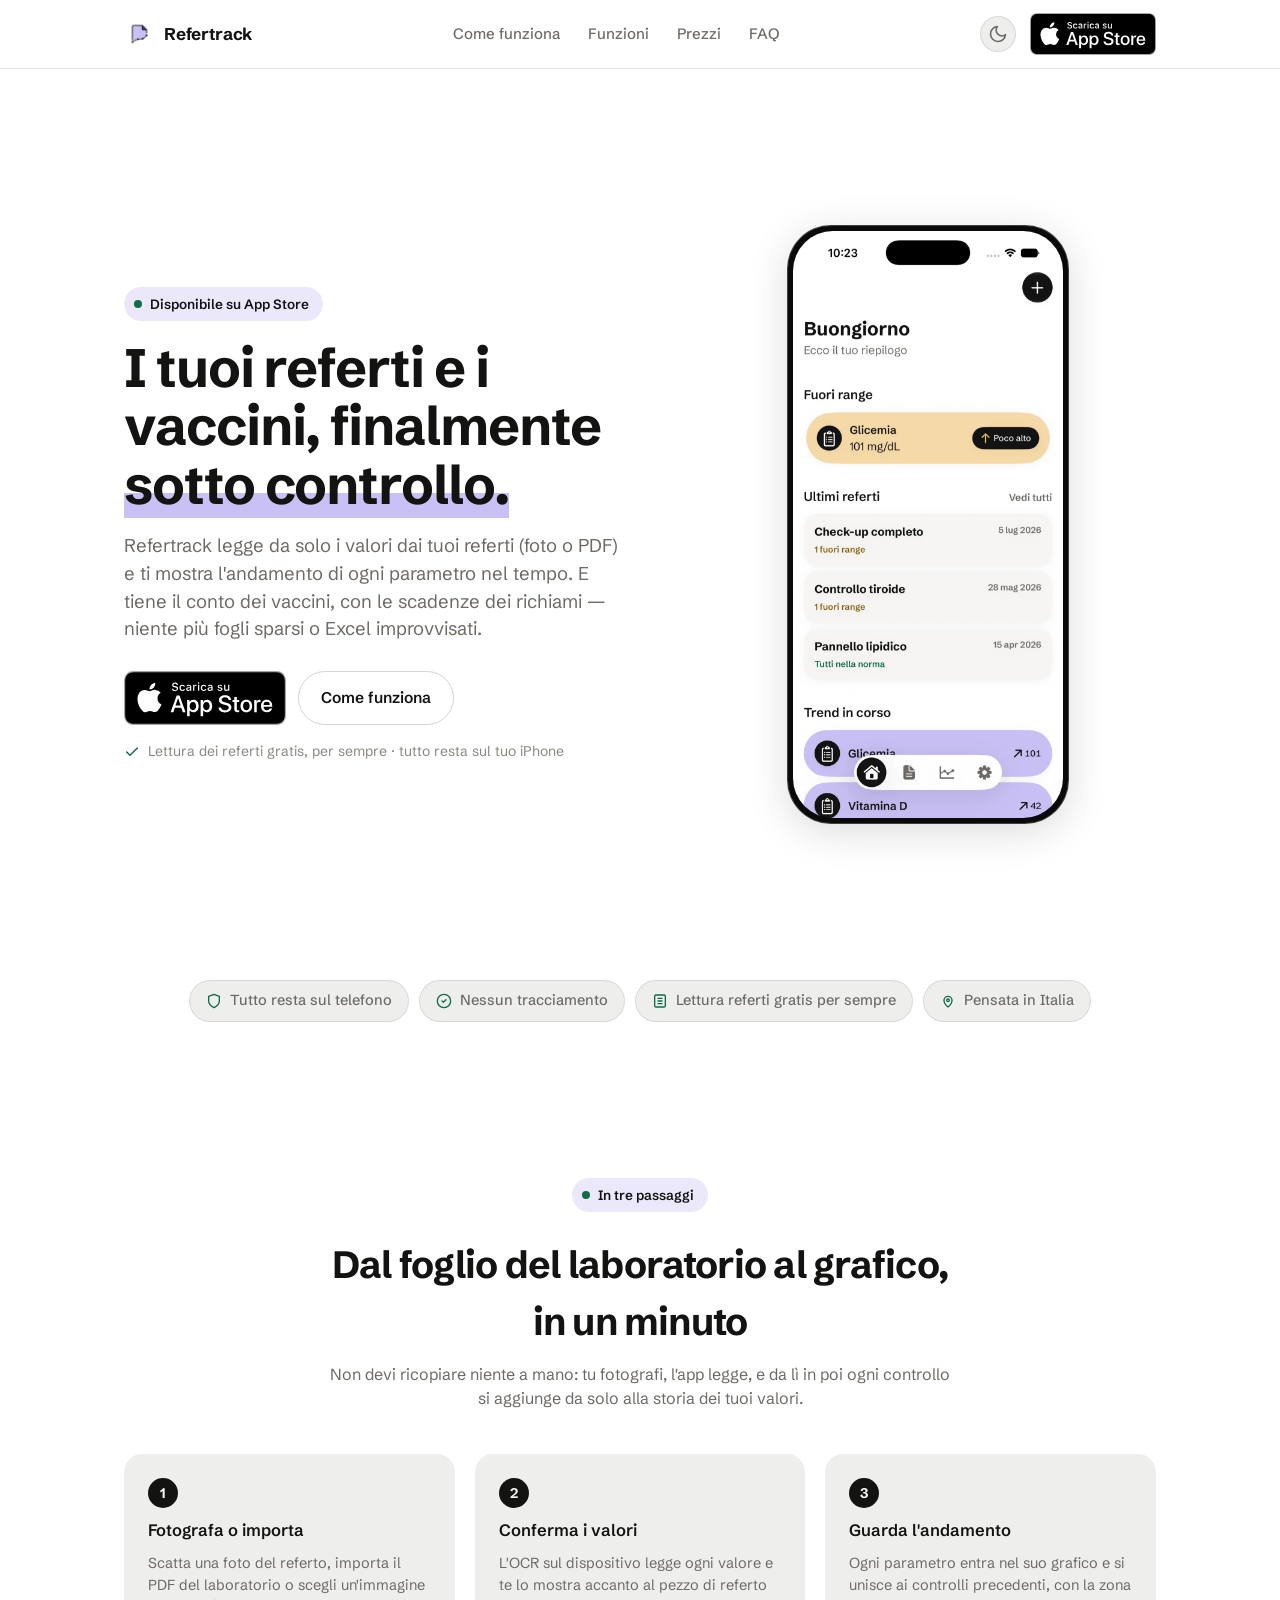
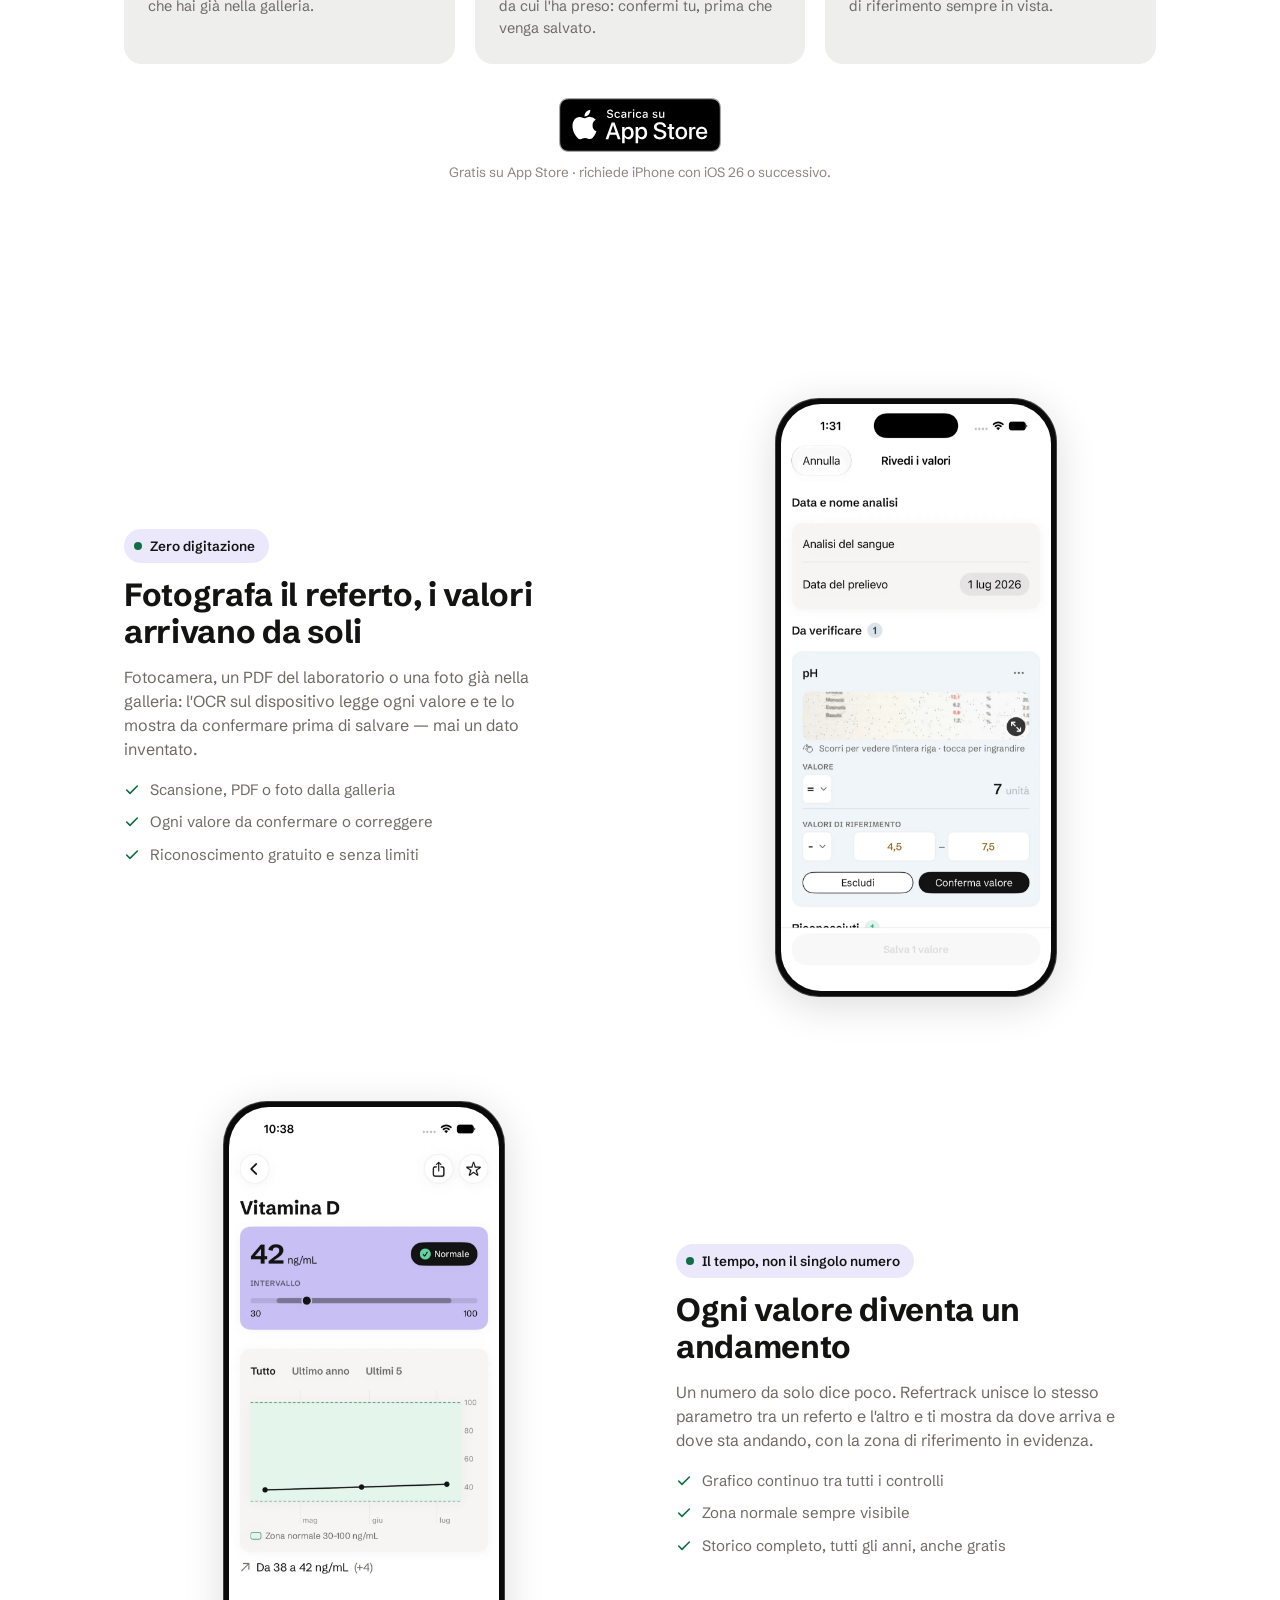
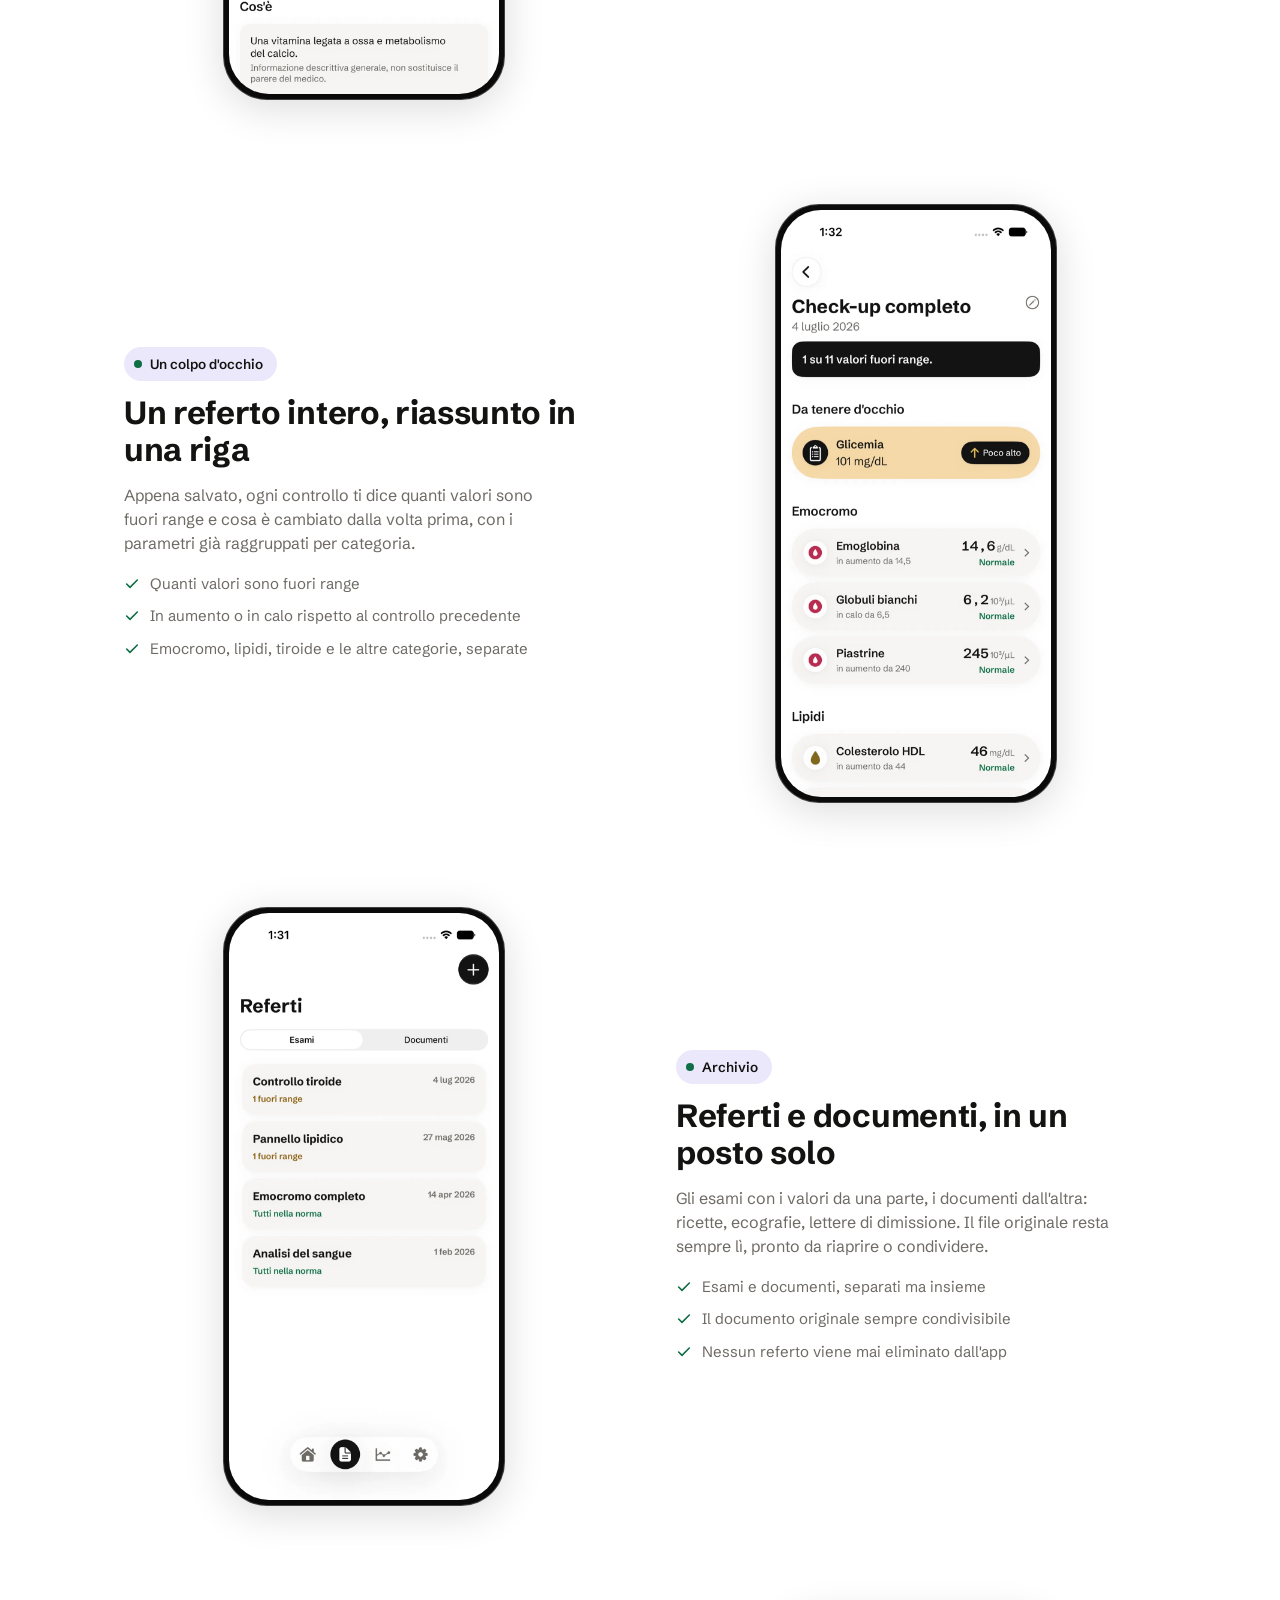
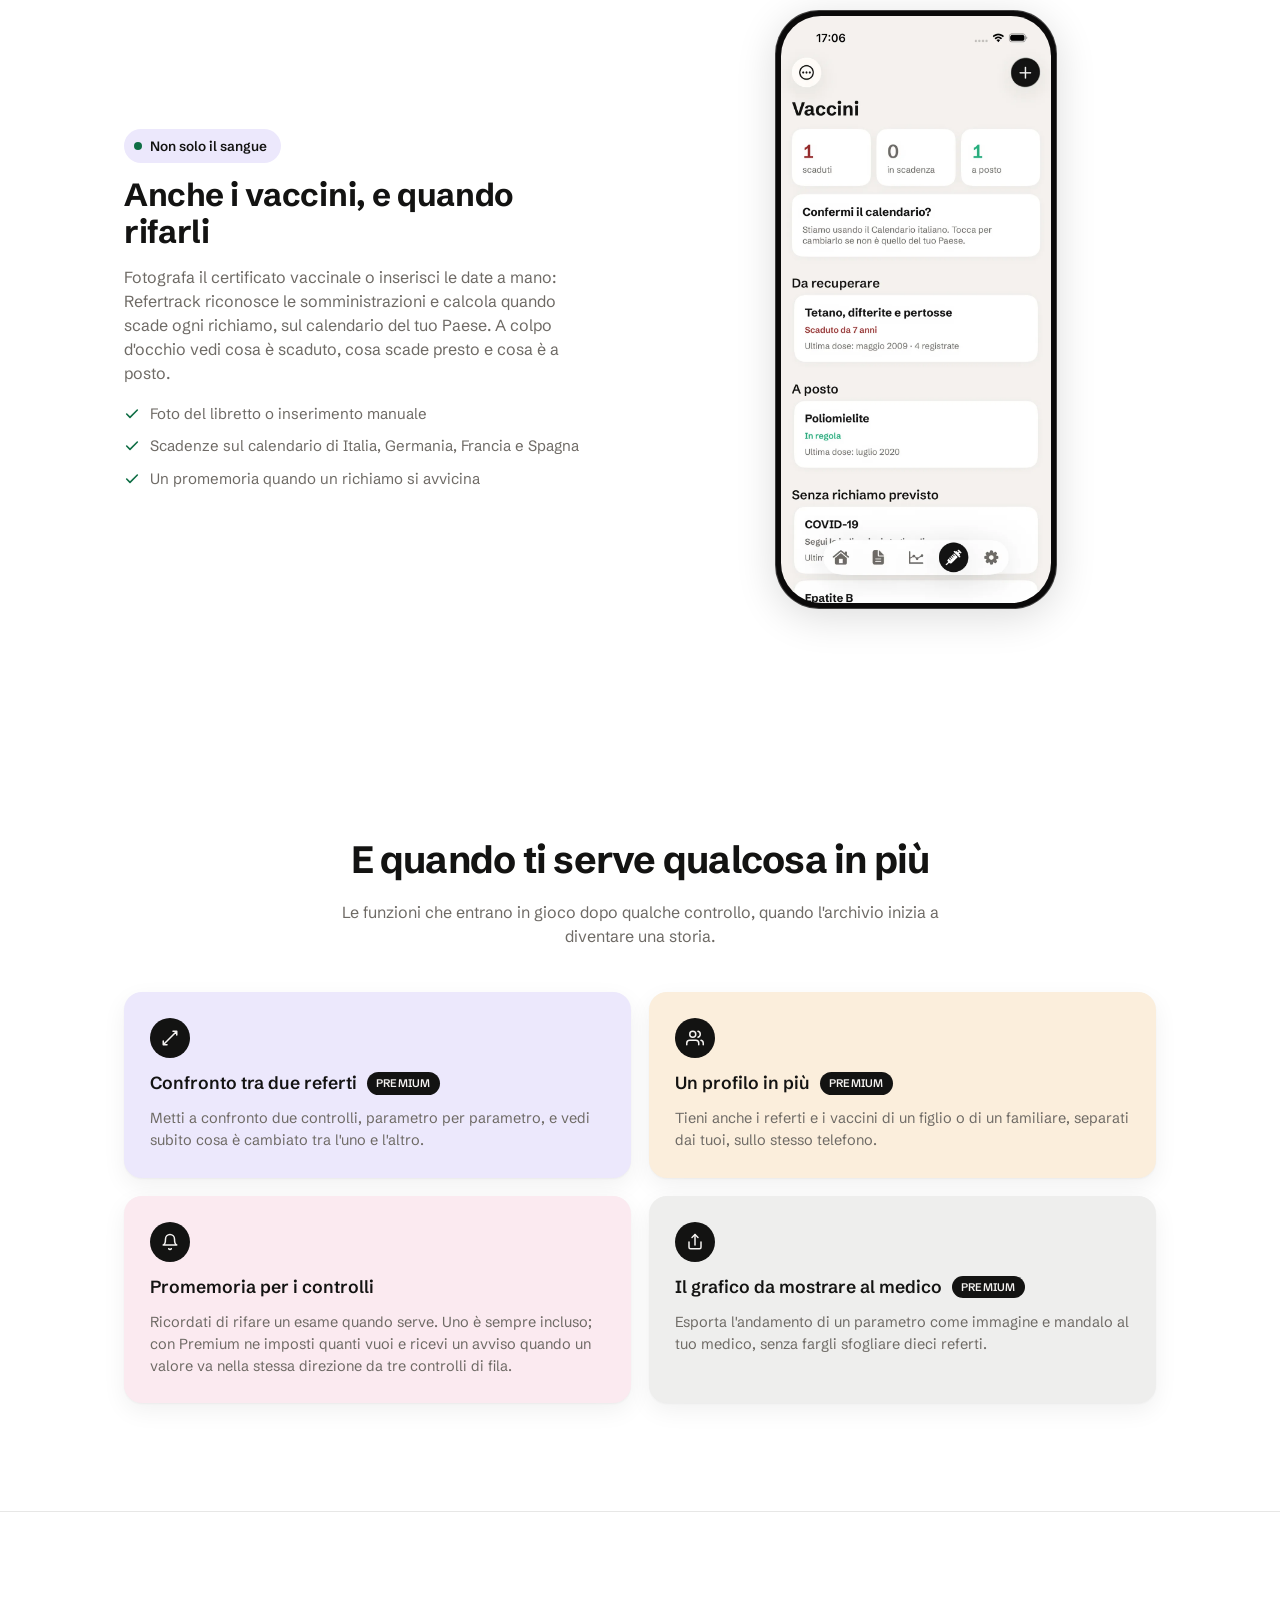
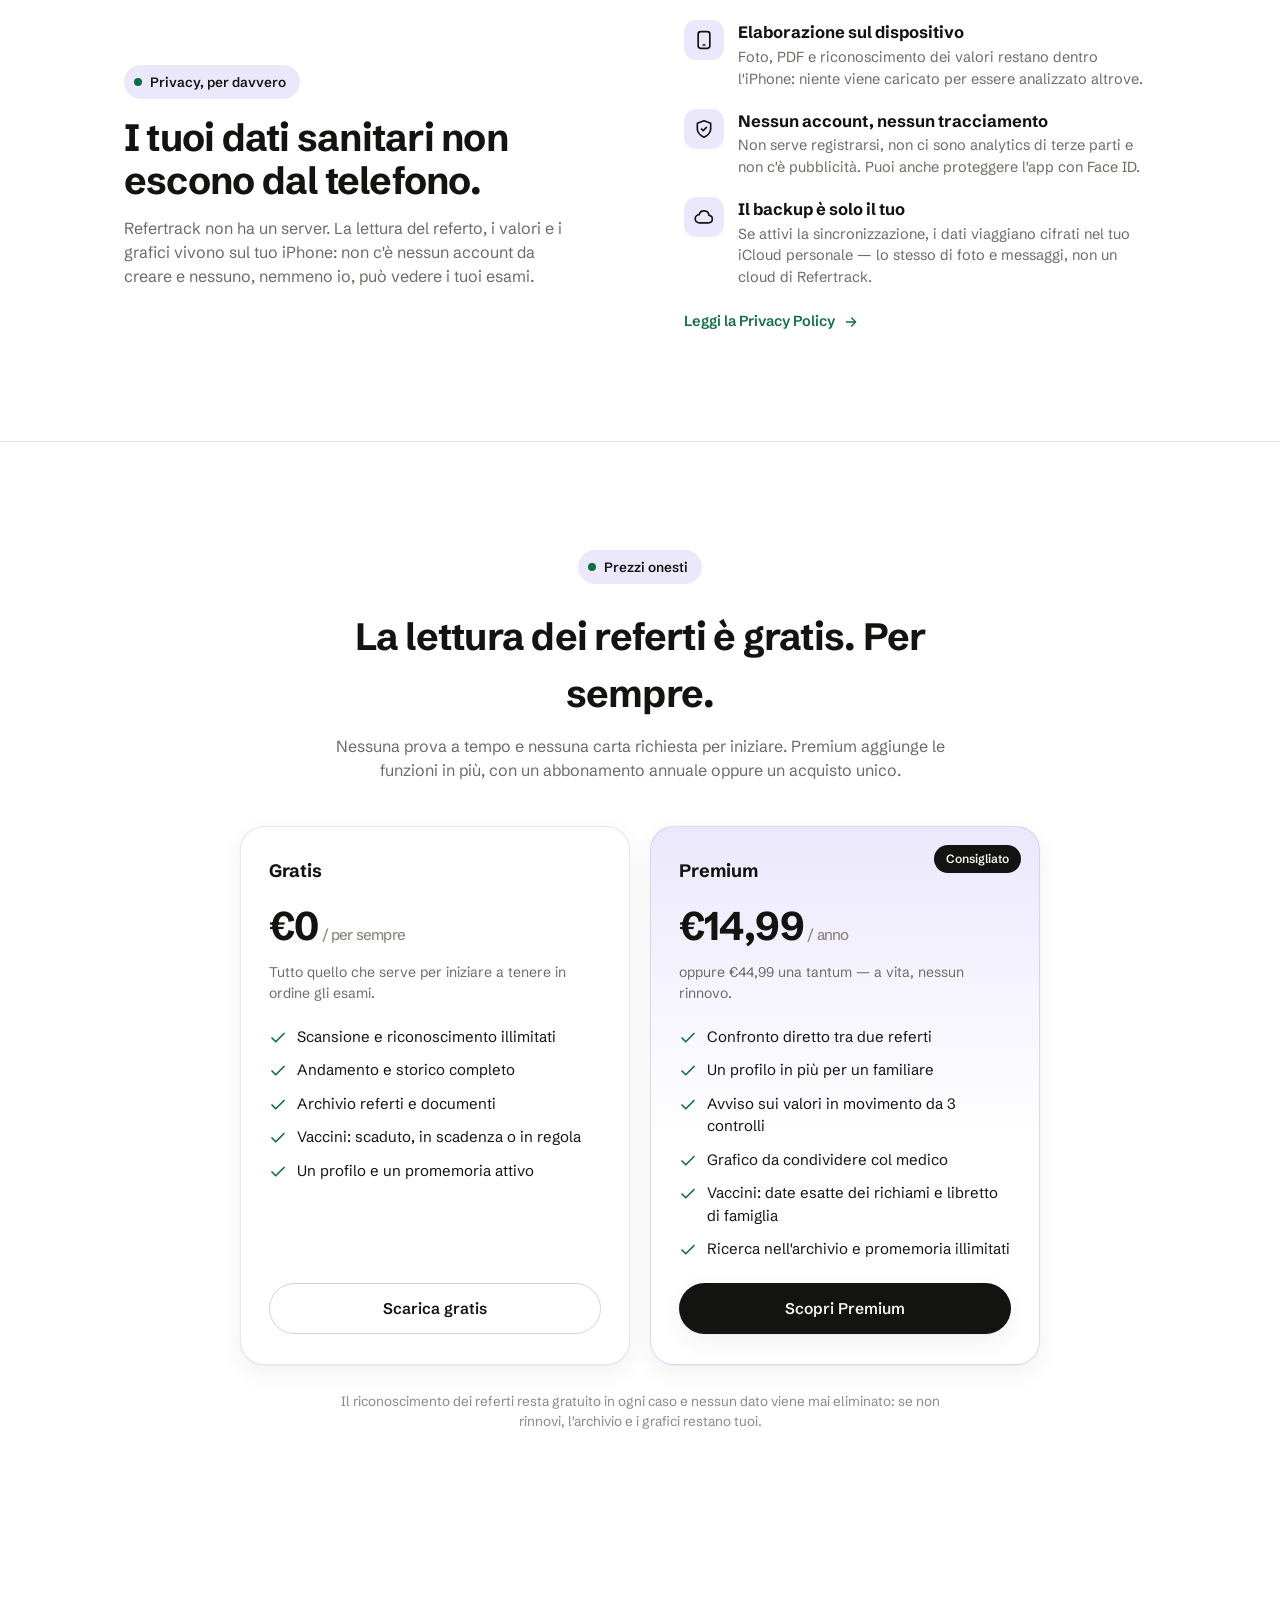
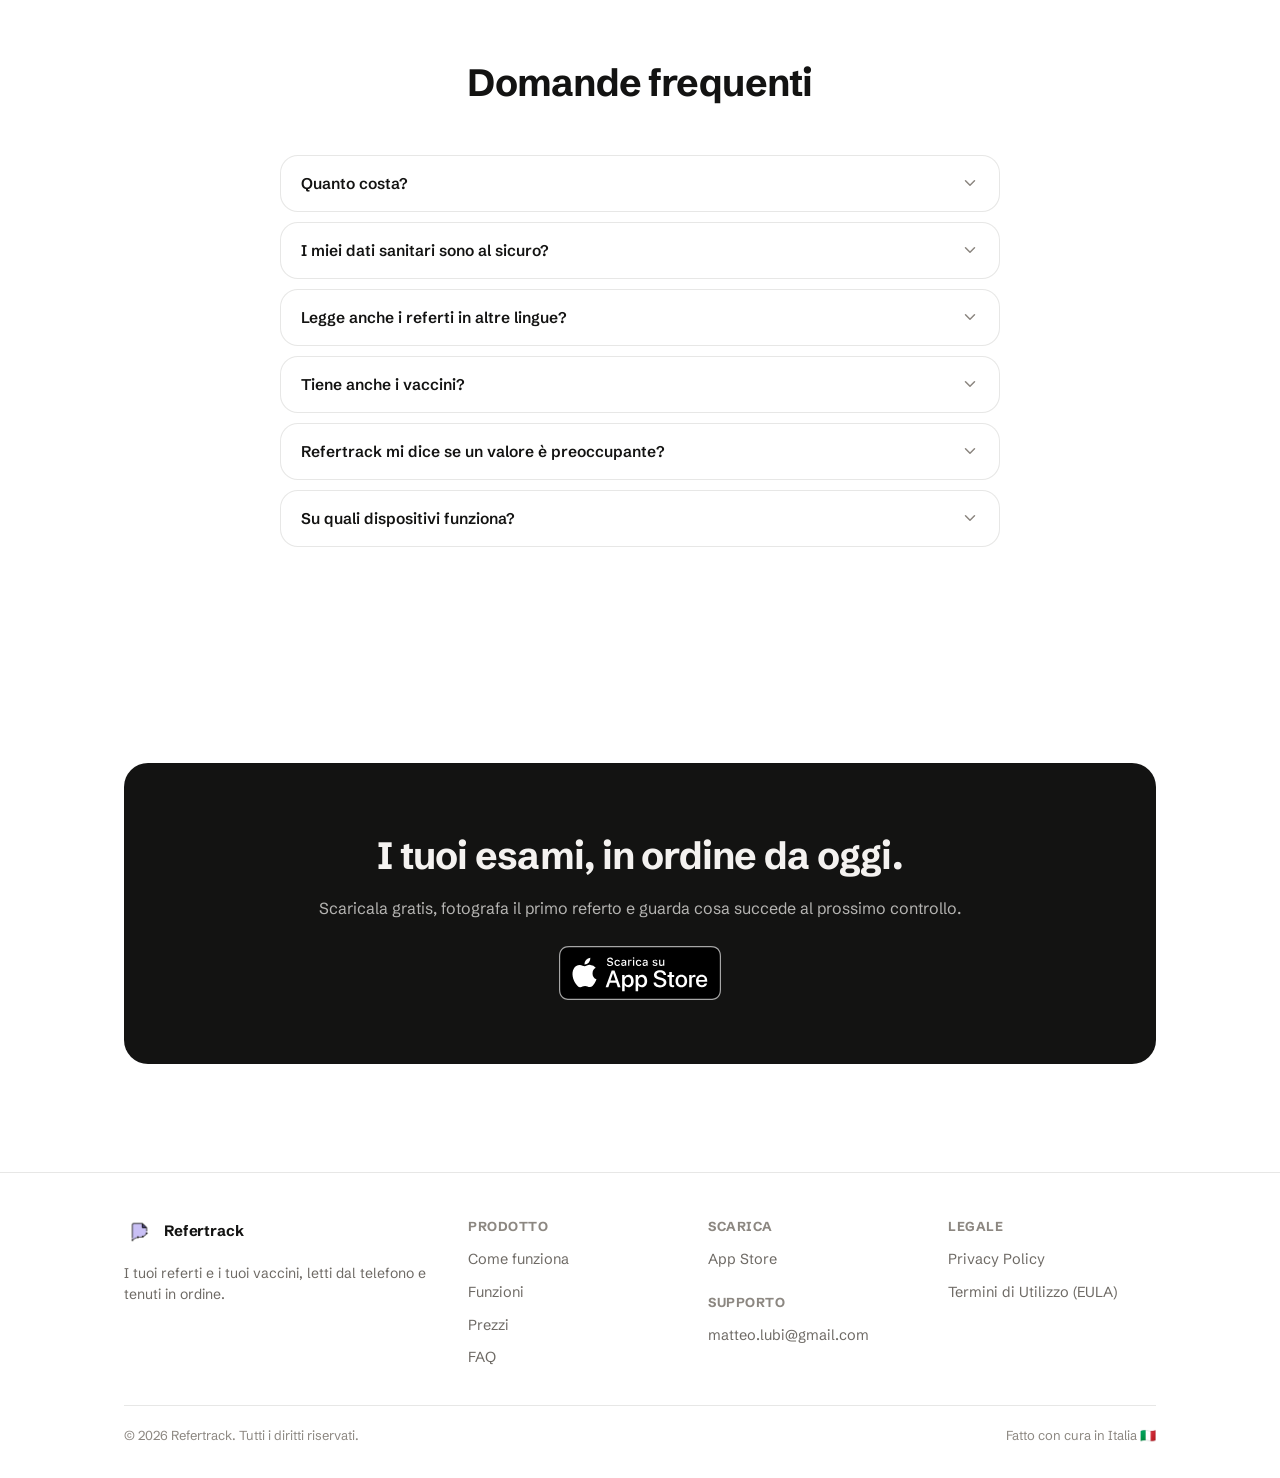
==== commit a62fa06e: "Aggiunge i vaccini al posizionamento del sito title/meta/OG, hero, nuova sezione "Funzioni" con scre" ====
--- a/index.html
+++ b/index.html
@@ -3,15 +3,15 @@
 <head>
 <meta charset="utf-8" />
 <meta name="viewport" content="width=device-width, initial-scale=1" />
-<title>Refertrack — I tuoi esami del sangue, sotto controllo</title>
-<meta name="description" content="Refertrack legge i tuoi referti del sangue con l'OCR sul dispositivo e ti mostra l'andamento di ogni valore nel tempo. Su App Store per iPhone: la lettura dei referti è gratis, per sempre." />
+<title>Refertrack — I tuoi referti e i vaccini, sotto controllo</title>
+<meta name="description" content="Refertrack legge i tuoi referti con l'OCR sul dispositivo e ti mostra l'andamento di ogni valore nel tempo. Tiene anche il conto dei vaccini e quando scadono i richiami. Su App Store per iPhone: la lettura dei referti è gratis, per sempre." />
 
 <!-- Open Graph / social — URL assoluti: gli scraper (WhatsApp, iMessage, LinkedIn) non risolvono path relativi -->
 <meta property="og:type" content="website" />
 <meta property="og:url" content="https://matteolubinu.github.io/refertrack/" />
 <meta property="og:site_name" content="Refertrack" />
-<meta property="og:title" content="Refertrack — I tuoi esami del sangue, sotto controllo" />
-<meta property="og:description" content="Fotografa il referto: i valori arrivano da soli e diventano un andamento nel tempo. Tutto resta sul tuo iPhone. Scaricala gratis su App Store." />
+<meta property="og:title" content="Refertrack — I tuoi referti e i vaccini, sotto controllo" />
+<meta property="og:description" content="Fotografa il referto: i valori arrivano da soli e diventano un andamento nel tempo. E i vaccini, con le scadenze dei richiami. Tutto resta sul tuo iPhone. Scaricala gratis su App Store." />
 <meta property="og:image" content="https://matteolubinu.github.io/refertrack/assets/screens/01-dashboard.webp" />
 <meta name="twitter:card" content="summary_large_image" />
 <meta name="theme-color" content="#FFFFFF" media="(prefers-color-scheme: light)" />
@@ -70,8 +70,8 @@
   <div class="container hero-grid">
     <div class="hero-copy reveal">
       <span class="eyebrow"><span class="dot"></span> Disponibile su App Store</span>
-      <h1>I tuoi esami del sangue, finalmente <span class="accent">sotto controllo.</span></h1>
-      <p class="lead">Refertrack legge da solo i valori dai tuoi referti (foto o PDF) e ti mostra l'andamento di ogni parametro nel tempo — niente più fogli sparsi o Excel improvvisati.</p>
+      <h1>I tuoi referti e i vaccini, finalmente <span class="accent">sotto controllo.</span></h1>
+      <p class="lead">Refertrack legge da solo i valori dai tuoi referti (foto o PDF) e ti mostra l'andamento di ogni parametro nel tempo. E tiene il conto dei vaccini, con le scadenze dei richiami — niente più fogli sparsi o Excel improvvisati.</p>
       <div class="hero-actions">
         <a class="appstore" href="https://apps.apple.com/it/app/refertrack-referti-ed-esami/id6792460771" aria-label="Scaricalo su App Store">
           <img src="assets/appstore-it.svg" alt="" width="162" height="54" />
@@ -203,6 +203,22 @@
       </div>
     </div>
 
+    <div class="feat-row reveal">
+      <div class="feat-copy">
+        <span class="eyebrow"><span class="dot"></span> Non solo il sangue</span>
+        <h3>Anche i vaccini, e quando rifarli</h3>
+        <p>Fotografa il certificato vaccinale o inserisci le date a mano: Refertrack riconosce le somministrazioni e calcola quando scade ogni richiamo, sul calendario del tuo Paese. A colpo d'occhio vedi cosa è scaduto, cosa scade presto e cosa è a posto.</p>
+        <ul>
+          <li><svg width="16" height="16" viewBox="0 0 24 24" fill="none" stroke="currentColor" stroke-width="2.4" stroke-linecap="round" stroke-linejoin="round"><path d="M20 6 9 17l-5-5"/></svg> Foto del libretto o inserimento manuale</li>
+          <li><svg width="16" height="16" viewBox="0 0 24 24" fill="none" stroke="currentColor" stroke-width="2.4" stroke-linecap="round" stroke-linejoin="round"><path d="M20 6 9 17l-5-5"/></svg> Scadenze sul calendario di Italia, Germania, Francia e Spagna</li>
+          <li><svg width="16" height="16" viewBox="0 0 24 24" fill="none" stroke="currentColor" stroke-width="2.4" stroke-linecap="round" stroke-linejoin="round"><path d="M20 6 9 17l-5-5"/></svg> Un promemoria quando un richiamo si avvicina</li>
+        </ul>
+      </div>
+      <div class="device">
+        <img src="assets/screens/06-vaccini.webp" alt="La panoramica dei vaccini in Refertrack: i contatori scaduto, in scadenza e a posto, con la card dell'antitetanica scaduta da 7 anni" width="900" height="1956" loading="lazy" />
+      </div>
+    </div>
+
   </div>
 </section>
 
@@ -222,7 +238,7 @@
       <div class="feat-card peach">
         <div class="ic"><svg width="18" height="18" viewBox="0 0 24 24" fill="none" stroke="currentColor" stroke-width="2" stroke-linecap="round" stroke-linejoin="round"><path d="M17 21v-2a4 4 0 0 0-4-4H5a4 4 0 0 0-4 4v2"/><circle cx="9" cy="7" r="4"/><path d="M23 21v-2a4 4 0 0 0-3-3.87M16 3.13a4 4 0 0 1 0 7.75"/></svg></div>
         <h3>Un profilo in più <span class="pill">Premium</span></h3>
-        <p>Tieni anche i referti di un figlio o di un familiare, separati dai tuoi, sullo stesso telefono.</p>
+        <p>Tieni anche i referti e i vaccini di un figlio o di un familiare, separati dai tuoi, sullo stesso telefono.</p>
       </div>
       <div class="feat-card rose">
         <div class="ic"><svg width="18" height="18" viewBox="0 0 24 24" fill="none" stroke="currentColor" stroke-width="2" stroke-linecap="round" stroke-linejoin="round"><path d="M18 8a6 6 0 1 0-12 0c0 7-3 8-3 8h18s-3-1-3-8"/><path d="M13.7 21a2 2 0 0 1-3.4 0"/></svg></div>
@@ -293,6 +309,7 @@
           <li><svg width="18" height="18" viewBox="0 0 24 24" fill="none" stroke="currentColor" stroke-width="2.2" stroke-linecap="round" stroke-linejoin="round"><path d="M20 6 9 17l-5-5"/></svg> Scansione e riconoscimento illimitati</li>
           <li><svg width="18" height="18" viewBox="0 0 24 24" fill="none" stroke="currentColor" stroke-width="2.2" stroke-linecap="round" stroke-linejoin="round"><path d="M20 6 9 17l-5-5"/></svg> Andamento e storico completo</li>
           <li><svg width="18" height="18" viewBox="0 0 24 24" fill="none" stroke="currentColor" stroke-width="2.2" stroke-linecap="round" stroke-linejoin="round"><path d="M20 6 9 17l-5-5"/></svg> Archivio referti e documenti</li>
+          <li><svg width="18" height="18" viewBox="0 0 24 24" fill="none" stroke="currentColor" stroke-width="2.2" stroke-linecap="round" stroke-linejoin="round"><path d="M20 6 9 17l-5-5"/></svg> Vaccini: scaduto, in scadenza o in regola</li>
           <li><svg width="18" height="18" viewBox="0 0 24 24" fill="none" stroke="currentColor" stroke-width="2.2" stroke-linecap="round" stroke-linejoin="round"><path d="M20 6 9 17l-5-5"/></svg> Un profilo e un promemoria attivo</li>
         </ul>
         <a class="btn btn-ghost" href="https://apps.apple.com/it/app/refertrack-referti-ed-esami/id6792460771">Scarica gratis</a>
@@ -307,6 +324,7 @@
           <li><svg width="18" height="18" viewBox="0 0 24 24" fill="none" stroke="currentColor" stroke-width="2.2" stroke-linecap="round" stroke-linejoin="round"><path d="M20 6 9 17l-5-5"/></svg> Un profilo in più per un familiare</li>
           <li><svg width="18" height="18" viewBox="0 0 24 24" fill="none" stroke="currentColor" stroke-width="2.2" stroke-linecap="round" stroke-linejoin="round"><path d="M20 6 9 17l-5-5"/></svg> Avviso sui valori in movimento da 3 controlli</li>
           <li><svg width="18" height="18" viewBox="0 0 24 24" fill="none" stroke="currentColor" stroke-width="2.2" stroke-linecap="round" stroke-linejoin="round"><path d="M20 6 9 17l-5-5"/></svg> Grafico da condividere col medico</li>
+          <li><svg width="18" height="18" viewBox="0 0 24 24" fill="none" stroke="currentColor" stroke-width="2.2" stroke-linecap="round" stroke-linejoin="round"><path d="M20 6 9 17l-5-5"/></svg> Vaccini: date esatte dei richiami e libretto di famiglia</li>
           <li><svg width="18" height="18" viewBox="0 0 24 24" fill="none" stroke="currentColor" stroke-width="2.2" stroke-linecap="round" stroke-linejoin="round"><path d="M20 6 9 17l-5-5"/></svg> Ricerca nell'archivio e promemoria illimitati</li>
         </ul>
         <a class="btn btn-primary" href="https://apps.apple.com/it/app/refertrack-referti-ed-esami/id6792460771">Scopri Premium</a>
@@ -325,7 +343,7 @@
     <div class="faq reveal">
       <div class="faq-item">
         <button class="faq-q" aria-expanded="false">Quanto costa?<svg class="chev" width="18" height="18" viewBox="0 0 24 24" fill="none" stroke="currentColor" stroke-width="2" stroke-linecap="round" stroke-linejoin="round"><path d="m6 9 6 6 6-6"/></svg></button>
-        <div class="faq-a"><p>L'app è gratuita e la lettura dei referti lo resta per sempre, senza limiti di scansioni. Premium costa €14,99 all'anno oppure €44,99 una tantum (a vita, senza rinnovo) e aggiunge confronto tra referti, un profilo in più, avvisi sui valori in movimento, condivisione del grafico e promemoria illimitati.</p></div>
+        <div class="faq-a"><p>L'app è gratuita e la lettura dei referti lo resta per sempre, senza limiti di scansioni. Premium costa €14,99 all'anno oppure €44,99 una tantum (a vita, senza rinnovo) e aggiunge confronto tra referti, un profilo in più, avvisi sui valori in movimento, condivisione del grafico, le date esatte dei richiami dei vaccini col libretto di famiglia e promemoria illimitati.</p></div>
       </div>
       <div class="faq-item">
         <button class="faq-q" aria-expanded="false">I miei dati sanitari sono al sicuro?<svg class="chev" width="18" height="18" viewBox="0 0 24 24" fill="none" stroke="currentColor" stroke-width="2" stroke-linecap="round" stroke-linejoin="round"><path d="m6 9 6 6 6-6"/></svg></button>
@@ -334,6 +352,10 @@
       <div class="faq-item">
         <button class="faq-q" aria-expanded="false">Legge anche i referti in altre lingue?<svg class="chev" width="18" height="18" viewBox="0 0 24 24" fill="none" stroke="currentColor" stroke-width="2" stroke-linecap="round" stroke-linejoin="round"><path d="m6 9 6 6 6-6"/></svg></button>
         <div class="faq-a"><p>Sì. Refertrack parla italiano, inglese, francese, tedesco e spagnolo, e riconosce i nomi dei parametri anche sui referti stranieri in quelle lingue — utile se ti capita di fare esami all'estero.</p></div>
+      </div>
+      <div class="faq-item">
+        <button class="faq-q" aria-expanded="false">Tiene anche i vaccini?<svg class="chev" width="18" height="18" viewBox="0 0 24 24" fill="none" stroke="currentColor" stroke-width="2" stroke-linecap="round" stroke-linejoin="round"><path d="m6 9 6 6 6-6"/></svg></button>
+        <div class="faq-a"><p>Sì. Fotografi il certificato vaccinale o inserisci le date a mano, e Refertrack calcola quando scade ogni richiamo sul calendario del tuo Paese (Italia, Germania, Francia, Spagna) e te lo ricorda. Sapere se un vaccino è scaduto o in regola è gratis; con Premium vedi le date esatte e gestisci il libretto di tutta la famiglia. Le scadenze sono indicative e non sostituiscono il parere del medico.</p></div>
       </div>
       <div class="faq-item">
         <button class="faq-q" aria-expanded="false">Refertrack mi dice se un valore è preoccupante?<svg class="chev" width="18" height="18" viewBox="0 0 24 24" fill="none" stroke="currentColor" stroke-width="2" stroke-linecap="round" stroke-linejoin="round"><path d="m6 9 6 6 6-6"/></svg></button>
@@ -367,7 +389,7 @@
     <div class="footer-grid">
       <div>
         <a class="brand" href="#top"><img class="logo" src="assets/icon.png" alt="" /> Refertrack</a>
-        <p class="desc">I tuoi esami del sangue, letti dal telefono e messi in fila nel tempo.</p>
+        <p class="desc">I tuoi referti e i tuoi vaccini, letti dal telefono e tenuti in ordine.</p>
       </div>
       <div>
         <h5>Prodotto</h5>
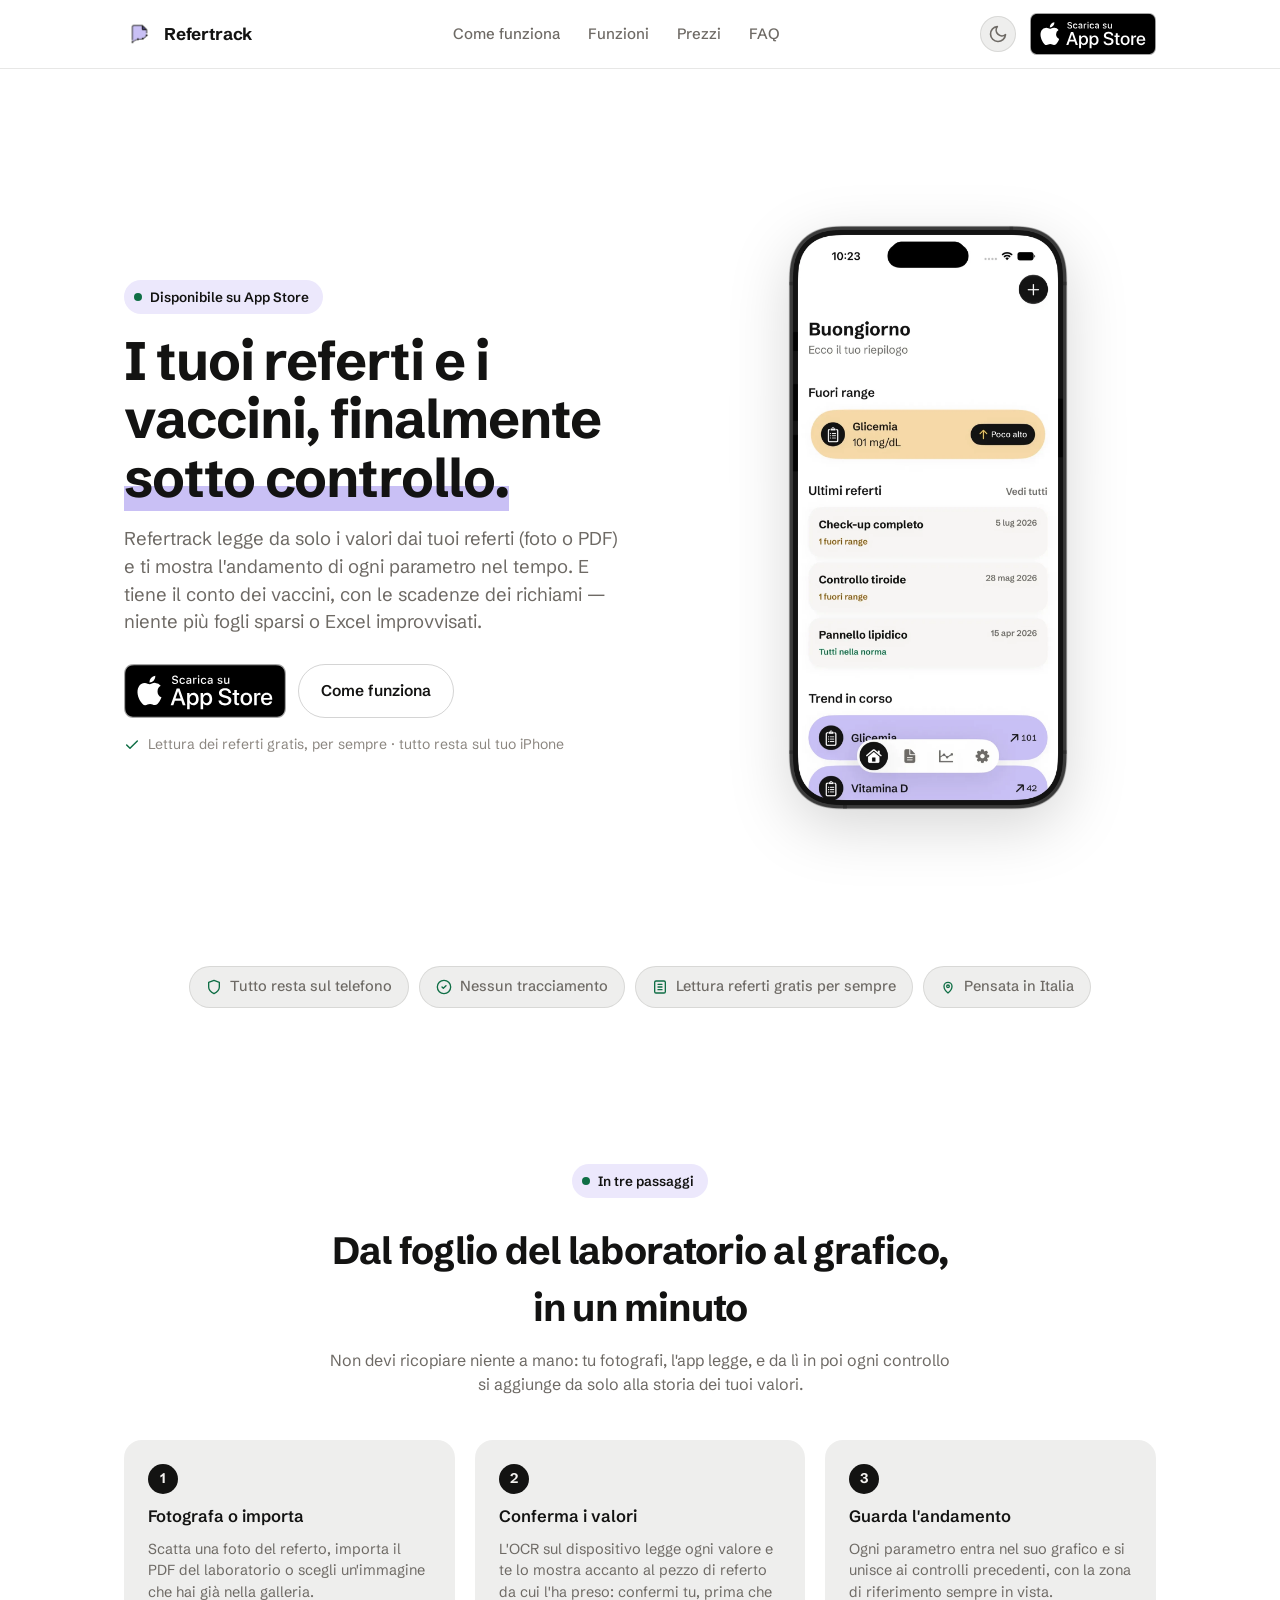
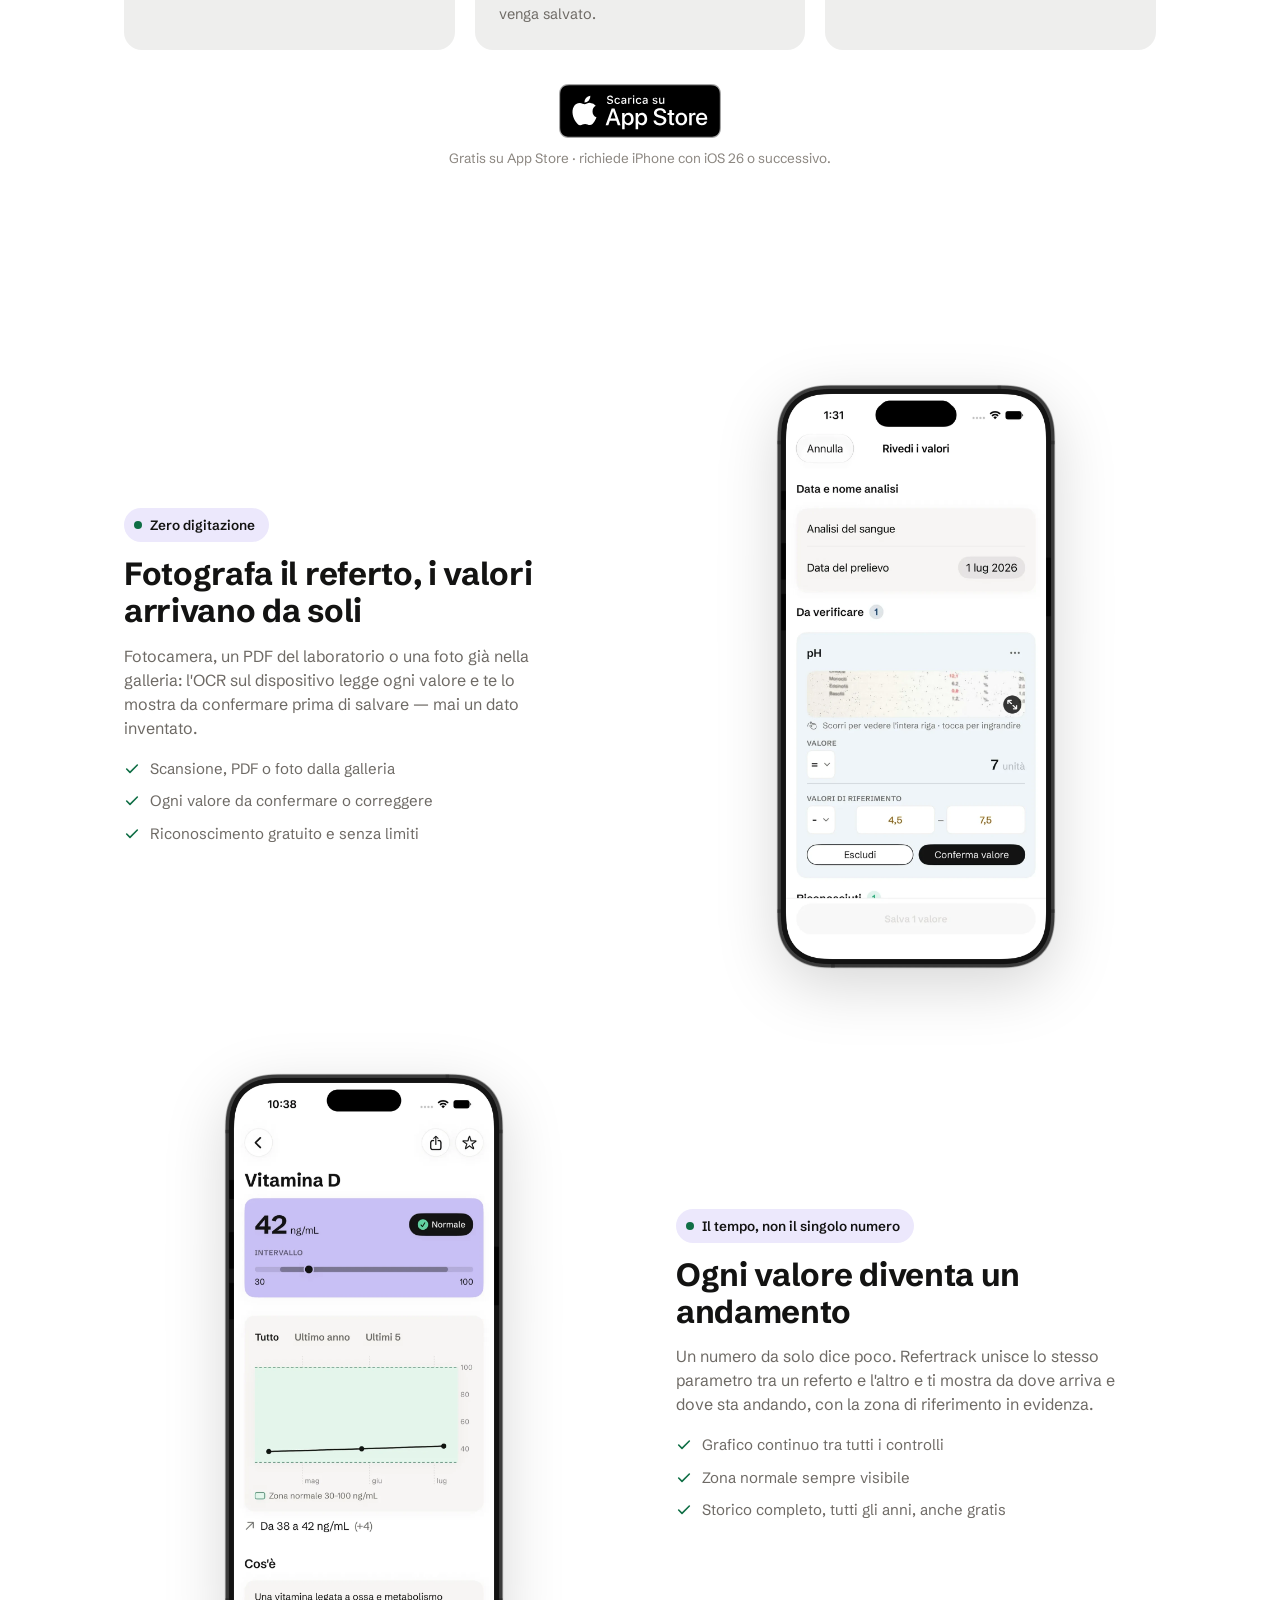
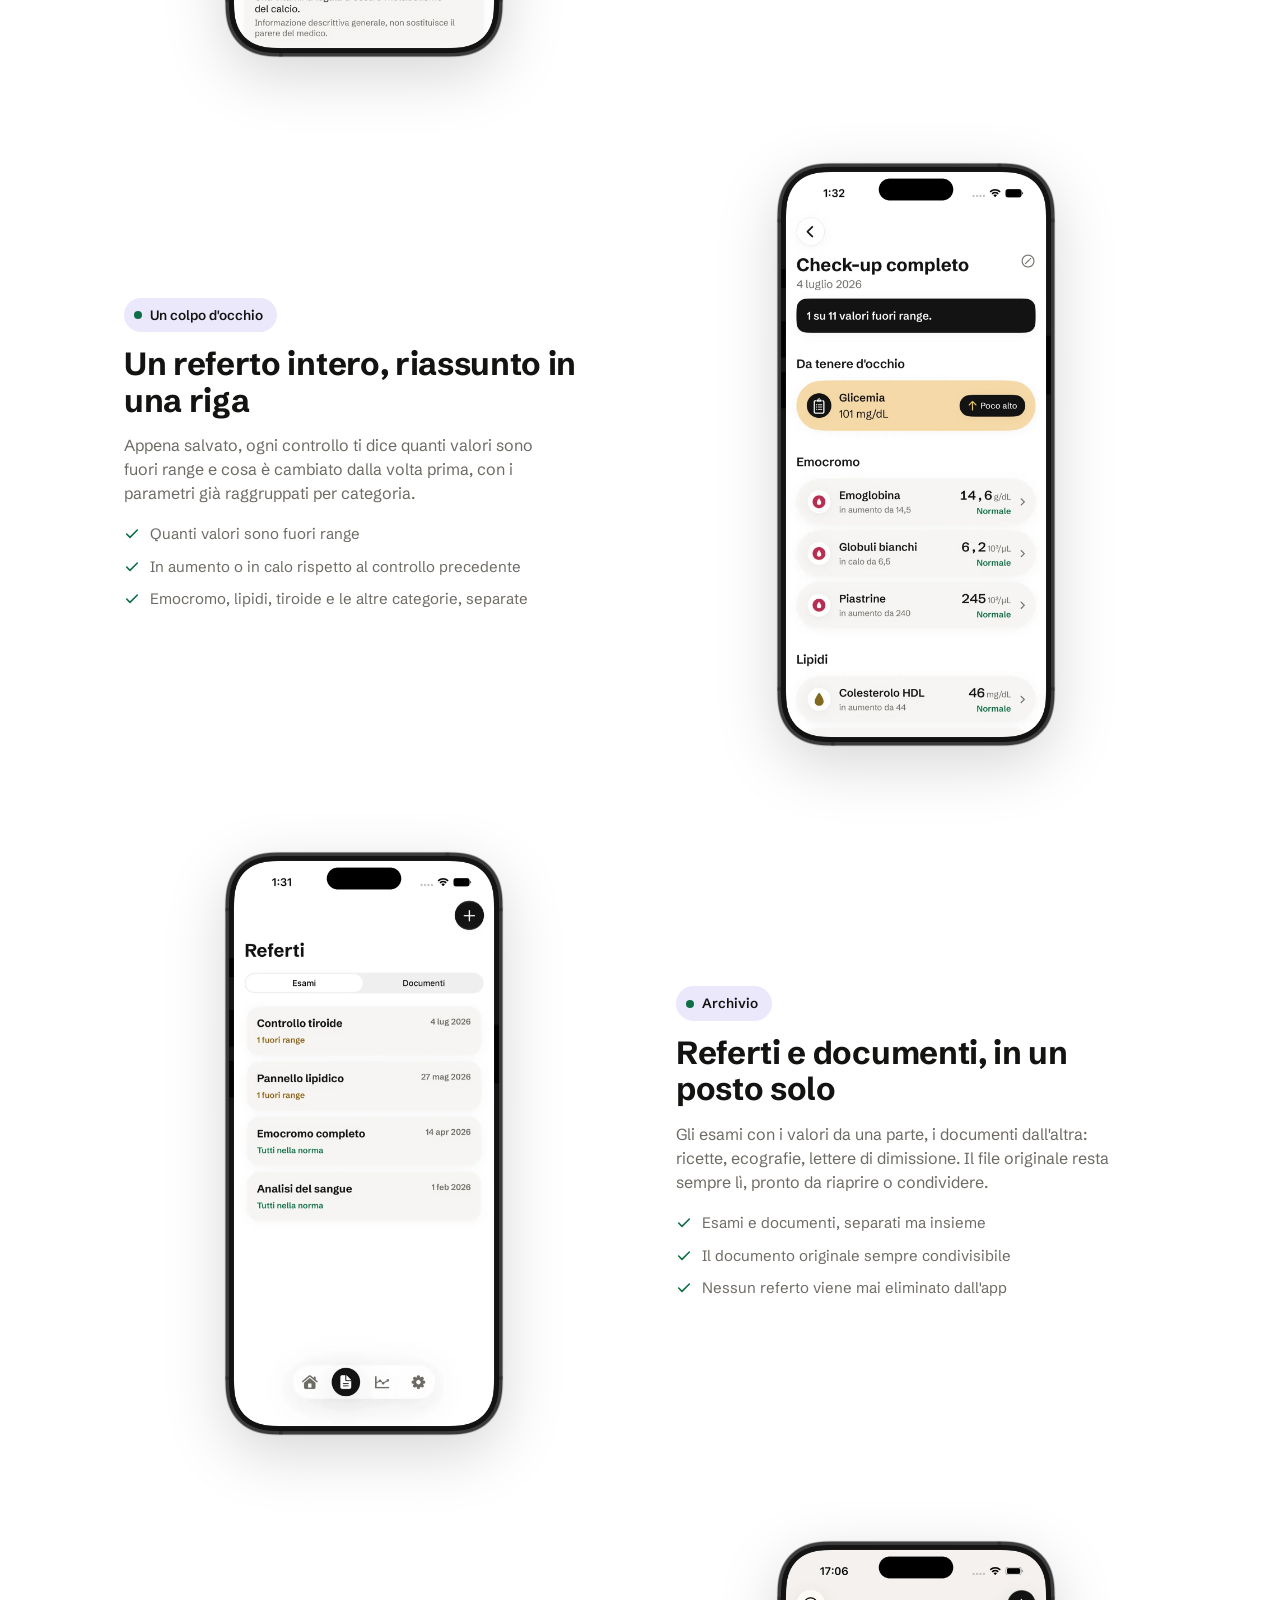
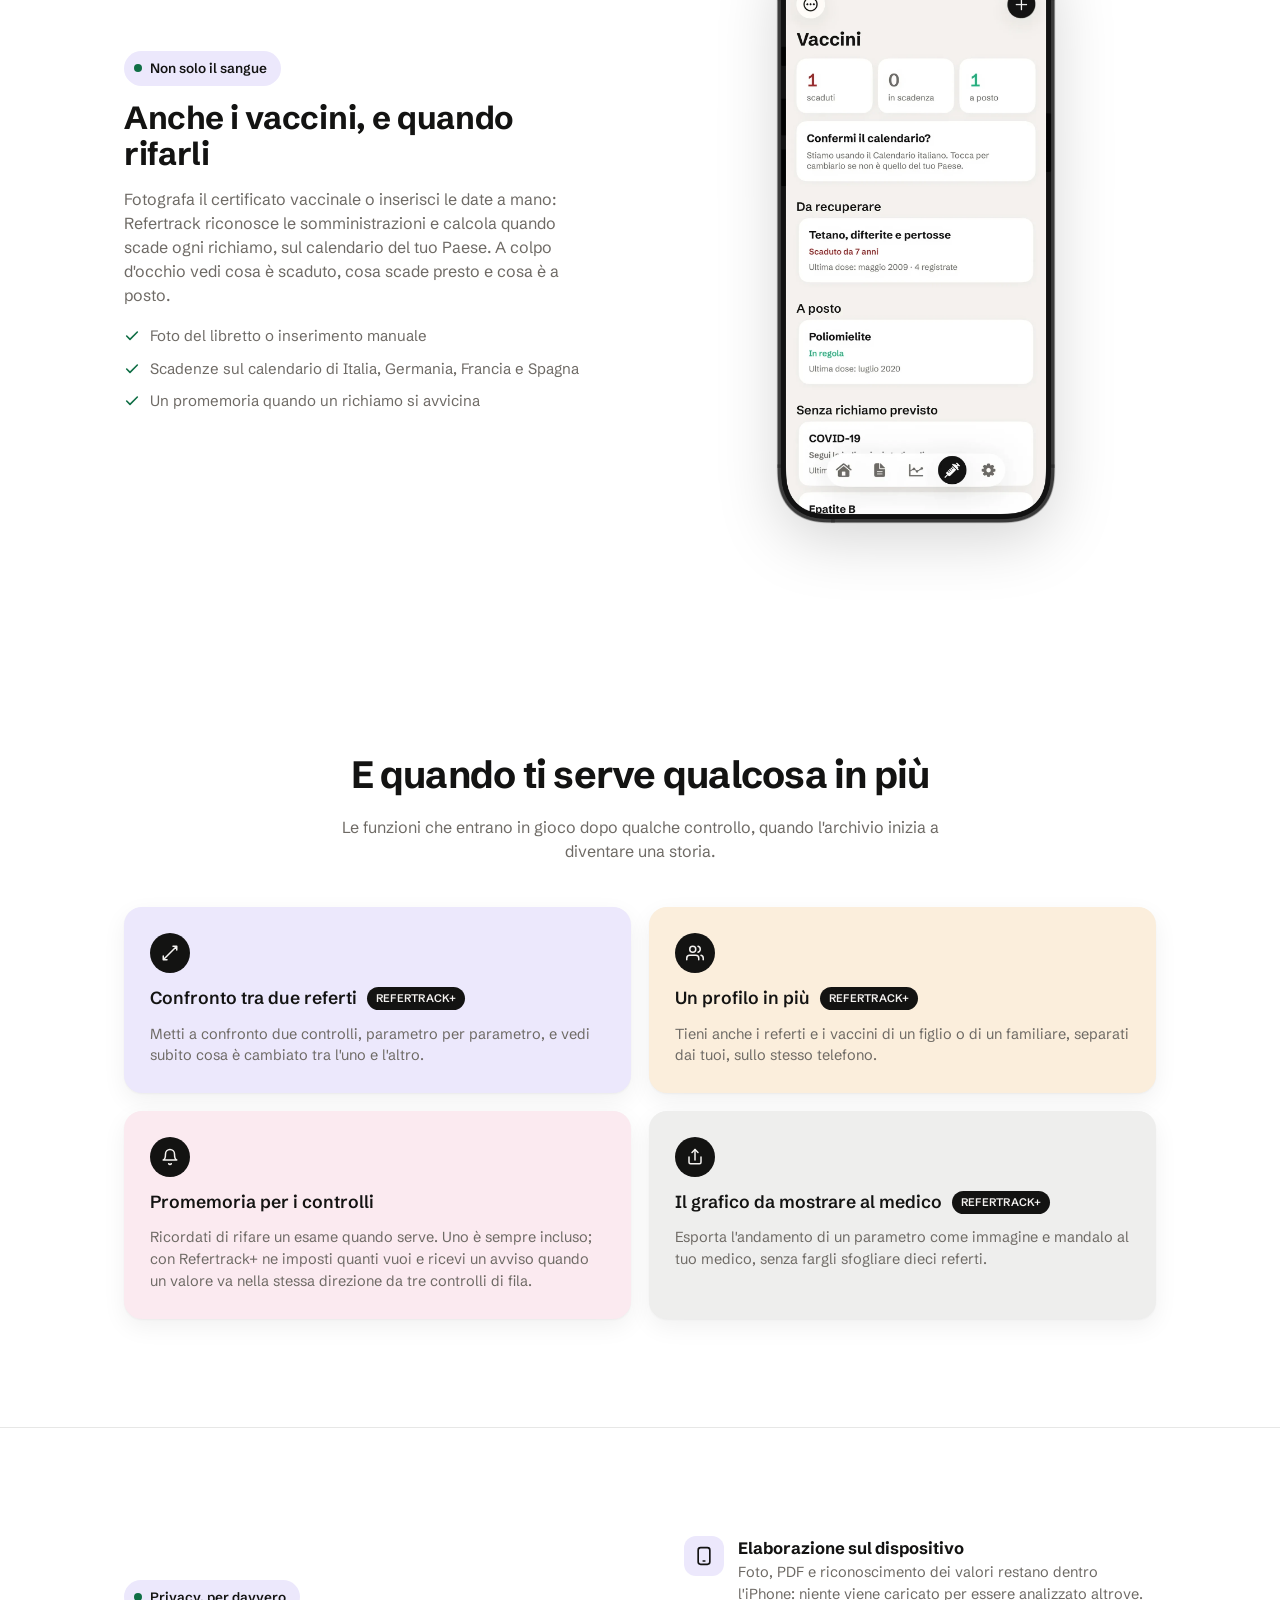
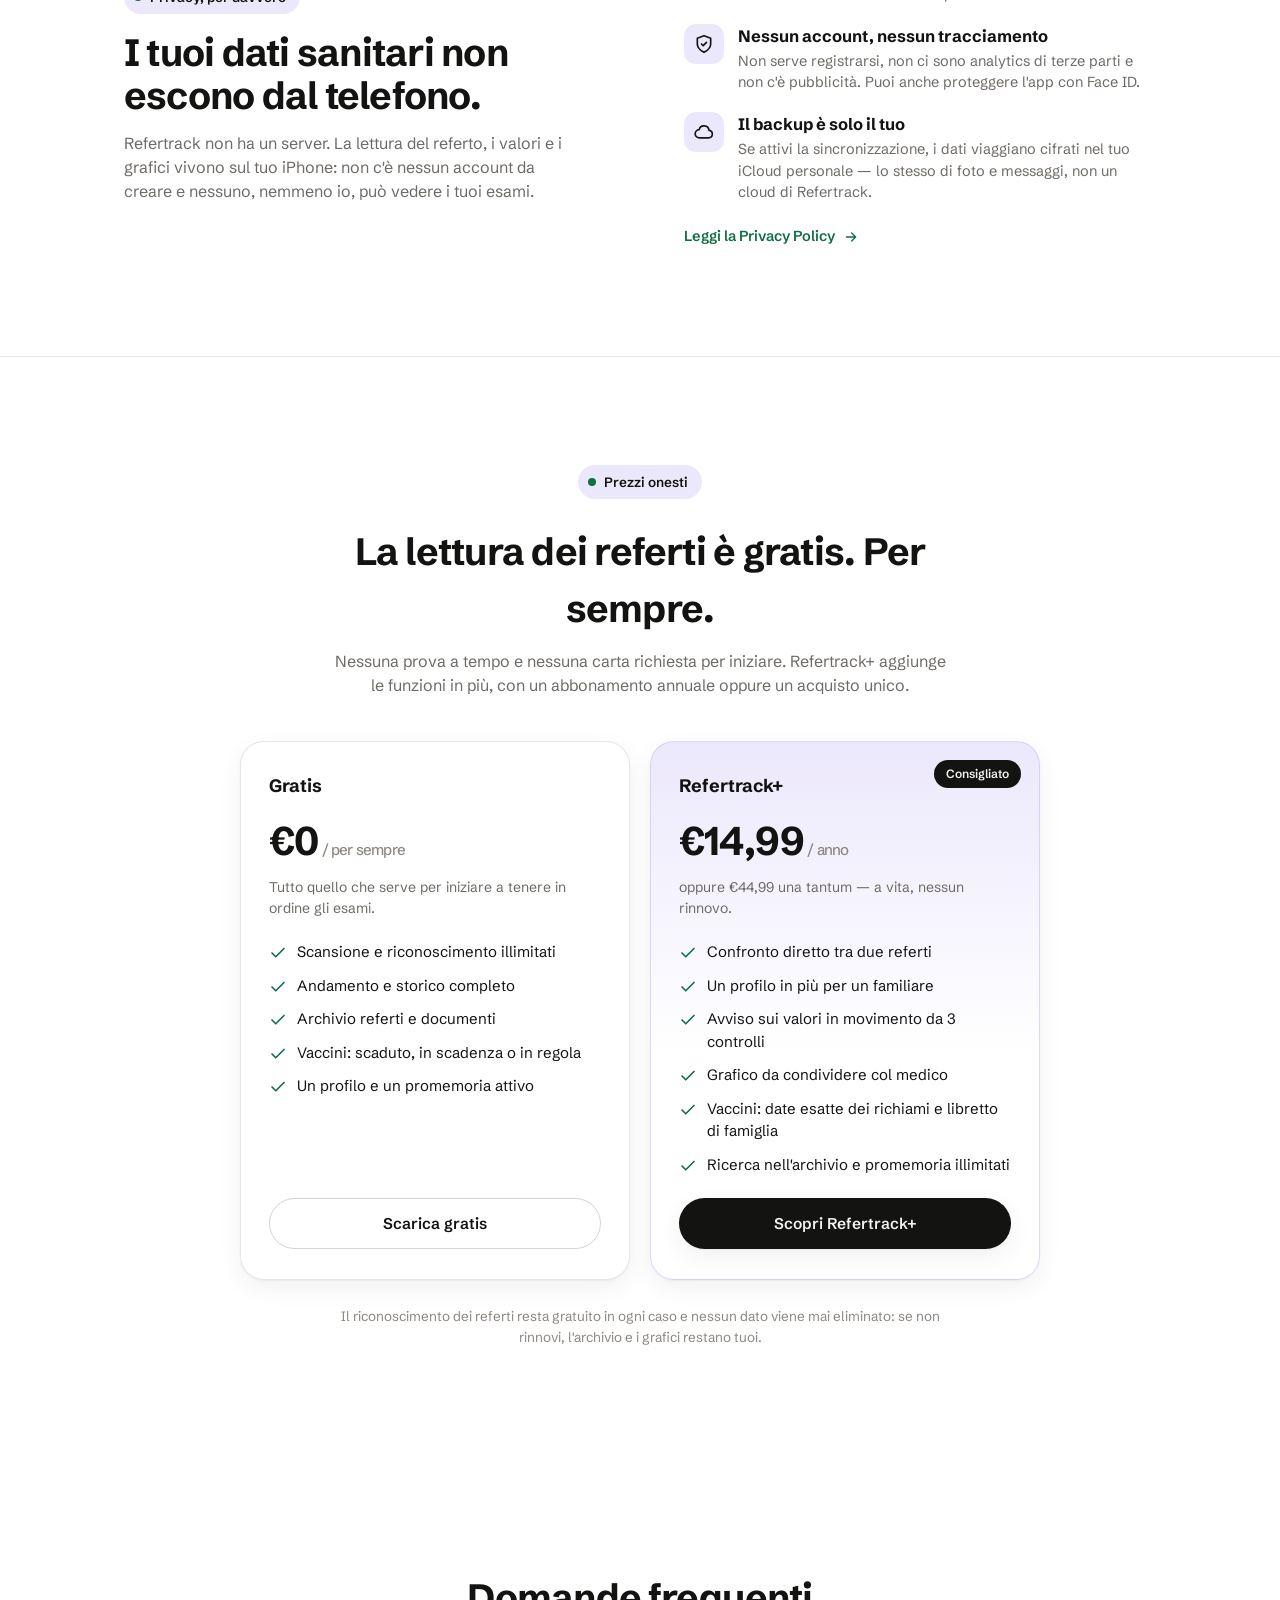
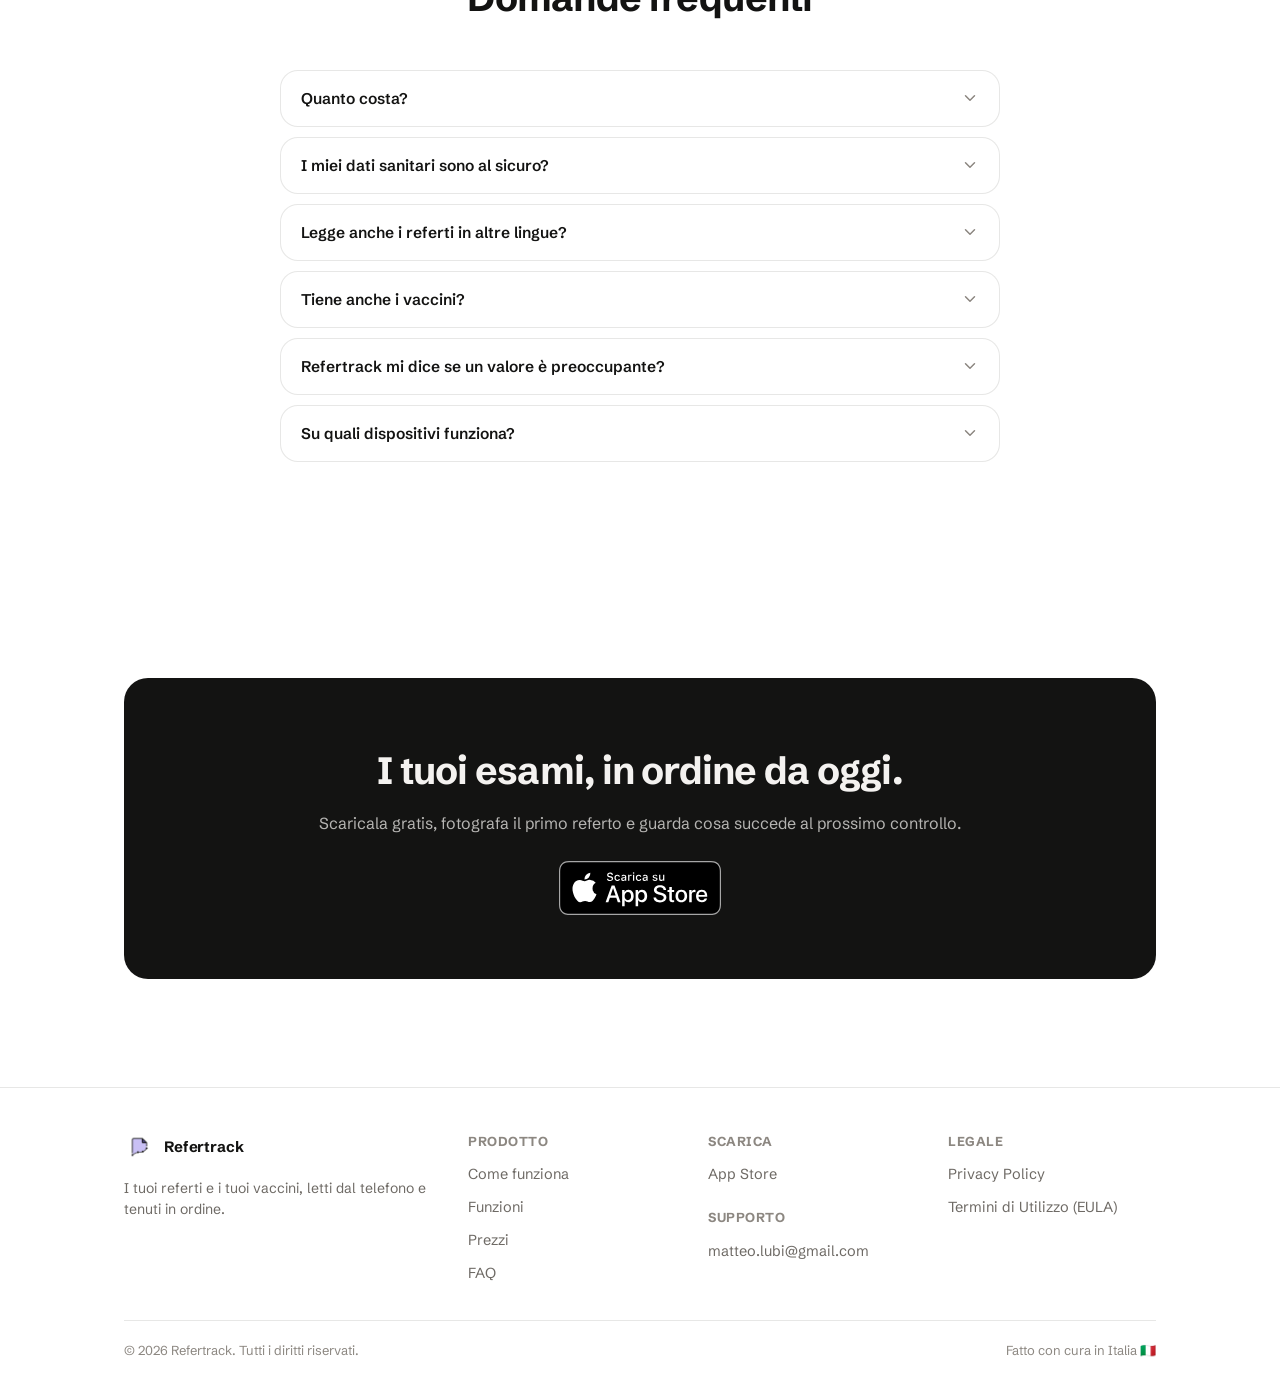
==== commit 33205fba: "Sito: usa Refertrack+ come nell'app; mockup iPhone con cornice Co-Authored-By: Claude Sonnet 5.5 <no" ====
--- a/index.html
+++ b/index.html
@@ -22,7 +22,7 @@
 <link rel="preconnect" href="https://fonts.googleapis.com" />
 <link rel="preconnect" href="https://fonts.gstatic.com" crossorigin />
 <link href="https://fonts.googleapis.com/css2?family=Schibsted+Grotesk:wght@400;500;600;700&display=swap" rel="stylesheet" />
-<link rel="stylesheet" href="styles.css" />
+<link rel="stylesheet" href="styles.css?v=20261018a" />
 <script>
   (function () {
     try {
@@ -85,7 +85,7 @@
     </div>
     <div class="hero-media reveal">
       <div class="device">
-        <img src="assets/screens/01-dashboard.webp" alt="La schermata iniziale di Refertrack, con il valore fuori range e gli ultimi referti" width="900" height="1956" />
+        <img src="assets/screens/01-dashboard.webp" alt="La schermata iniziale di Refertrack, con il valore fuori range e gli ultimi referti" width="1000" height="2089" />
       </div>
     </div>
   </div>
@@ -151,7 +151,7 @@
         </ul>
       </div>
       <div class="device">
-        <img src="assets/screens/02-revisione.webp" alt="La revisione di un referto in Refertrack: il valore letto dall'OCR accanto al ritaglio della foto" width="900" height="1956" loading="lazy" />
+        <img src="assets/screens/02-revisione.webp" alt="La revisione di un referto in Refertrack: il valore letto dall'OCR accanto al ritaglio della foto" width="1000" height="2089" loading="lazy" />
       </div>
     </div>
 
@@ -167,7 +167,7 @@
         </ul>
       </div>
       <div class="device">
-        <img src="assets/screens/03-parametro.webp" alt="Il dettaglio della Vitamina D in Refertrack, con il grafico dell'andamento e la zona normale" width="900" height="1956" loading="lazy" />
+        <img src="assets/screens/03-parametro.webp" alt="Il dettaglio della Vitamina D in Refertrack, con il grafico dell'andamento e la zona normale" width="1000" height="2089" loading="lazy" />
       </div>
     </div>
 
@@ -183,7 +183,7 @@
         </ul>
       </div>
       <div class="device">
-        <img src="assets/screens/05-dettaglio.webp" alt="Il dettaglio di un check-up in Refertrack, con i valori raggruppati per categoria" width="900" height="1956" loading="lazy" />
+        <img src="assets/screens/05-dettaglio.webp" alt="Il dettaglio di un check-up in Refertrack, con i valori raggruppati per categoria" width="1000" height="2089" loading="lazy" />
       </div>
     </div>
 
@@ -199,7 +199,7 @@
         </ul>
       </div>
       <div class="device">
-        <img src="assets/screens/04-referti.webp" alt="L'elenco dei referti in Refertrack, con lo stato di ogni controllo" width="900" height="1956" loading="lazy" />
+        <img src="assets/screens/04-referti.webp" alt="L'elenco dei referti in Refertrack, con lo stato di ogni controllo" width="1000" height="2089" loading="lazy" />
       </div>
     </div>
 
@@ -215,7 +215,7 @@
         </ul>
       </div>
       <div class="device">
-        <img src="assets/screens/06-vaccini.webp" alt="La panoramica dei vaccini in Refertrack: i contatori scaduto, in scadenza e a posto, con la card dell'antitetanica scaduta da 7 anni" width="900" height="1956" loading="lazy" />
+        <img src="assets/screens/06-vaccini.webp" alt="La panoramica dei vaccini in Refertrack: i contatori scaduto, in scadenza e a posto, con la card dell'antitetanica scaduta da 7 anni" width="1000" height="2089" loading="lazy" />
       </div>
     </div>
 
@@ -232,22 +232,22 @@
     <div class="feat-grid reveal">
       <div class="feat-card lavender">
         <div class="ic"><svg width="18" height="18" viewBox="0 0 24 24" fill="none" stroke="currentColor" stroke-width="2" stroke-linecap="round" stroke-linejoin="round"><path d="M16 3h5v5M4 20 21 3M8 21H3v-5"/></svg></div>
-        <h3>Confronto tra due referti <span class="pill">Premium</span></h3>
+        <h3>Confronto tra due referti <span class="pill">Refertrack+</span></h3>
         <p>Metti a confronto due controlli, parametro per parametro, e vedi subito cosa è cambiato tra l'uno e l'altro.</p>
       </div>
       <div class="feat-card peach">
         <div class="ic"><svg width="18" height="18" viewBox="0 0 24 24" fill="none" stroke="currentColor" stroke-width="2" stroke-linecap="round" stroke-linejoin="round"><path d="M17 21v-2a4 4 0 0 0-4-4H5a4 4 0 0 0-4 4v2"/><circle cx="9" cy="7" r="4"/><path d="M23 21v-2a4 4 0 0 0-3-3.87M16 3.13a4 4 0 0 1 0 7.75"/></svg></div>
-        <h3>Un profilo in più <span class="pill">Premium</span></h3>
+        <h3>Un profilo in più <span class="pill">Refertrack+</span></h3>
         <p>Tieni anche i referti e i vaccini di un figlio o di un familiare, separati dai tuoi, sullo stesso telefono.</p>
       </div>
       <div class="feat-card rose">
         <div class="ic"><svg width="18" height="18" viewBox="0 0 24 24" fill="none" stroke="currentColor" stroke-width="2" stroke-linecap="round" stroke-linejoin="round"><path d="M18 8a6 6 0 1 0-12 0c0 7-3 8-3 8h18s-3-1-3-8"/><path d="M13.7 21a2 2 0 0 1-3.4 0"/></svg></div>
         <h3>Promemoria per i controlli</h3>
-        <p>Ricordati di rifare un esame quando serve. Uno è sempre incluso; con Premium ne imposti quanti vuoi e ricevi un avviso quando un valore va nella stessa direzione da tre controlli di fila.</p>
+        <p>Ricordati di rifare un esame quando serve. Uno è sempre incluso; con Refertrack+ ne imposti quanti vuoi e ricevi un avviso quando un valore va nella stessa direzione da tre controlli di fila.</p>
       </div>
       <div class="feat-card plain">
         <div class="ic"><svg width="18" height="18" viewBox="0 0 24 24" fill="none" stroke="currentColor" stroke-width="2" stroke-linecap="round" stroke-linejoin="round"><path d="M4 12v7a2 2 0 0 0 2 2h12a2 2 0 0 0 2-2v-7"/><path d="M16 6l-4-4-4 4"/><path d="M12 2v14"/></svg></div>
-        <h3>Il grafico da mostrare al medico <span class="pill">Premium</span></h3>
+        <h3>Il grafico da mostrare al medico <span class="pill">Refertrack+</span></h3>
         <p>Esporta l'andamento di un parametro come immagine e mandalo al tuo medico, senza fargli sfogliare dieci referti.</p>
       </div>
     </div>
@@ -298,7 +298,7 @@
     <div class="section-head reveal">
       <span class="eyebrow"><span class="dot"></span> Prezzi onesti</span>
       <h2>La lettura dei referti è gratis. Per sempre.</h2>
-      <p>Nessuna prova a tempo e nessuna carta richiesta per iniziare. Premium aggiunge le funzioni in più, con un abbonamento annuale oppure un acquisto unico.</p>
+      <p>Nessuna prova a tempo e nessuna carta richiesta per iniziare. Refertrack+ aggiunge le funzioni in più, con un abbonamento annuale oppure un acquisto unico.</p>
     </div>
     <div class="price-grid">
       <div class="price reveal">
@@ -316,7 +316,7 @@
       </div>
       <div class="price premium reveal">
         <span class="price-tag">Consigliato</span>
-        <div class="tier">Premium</div>
+        <div class="tier">Refertrack+</div>
         <div class="amount">€14,99<small> / anno</small></div>
         <div class="sub">oppure €44,99 una tantum — a vita, nessun rinnovo.</div>
         <ul>
@@ -327,7 +327,7 @@
           <li><svg width="18" height="18" viewBox="0 0 24 24" fill="none" stroke="currentColor" stroke-width="2.2" stroke-linecap="round" stroke-linejoin="round"><path d="M20 6 9 17l-5-5"/></svg> Vaccini: date esatte dei richiami e libretto di famiglia</li>
           <li><svg width="18" height="18" viewBox="0 0 24 24" fill="none" stroke="currentColor" stroke-width="2.2" stroke-linecap="round" stroke-linejoin="round"><path d="M20 6 9 17l-5-5"/></svg> Ricerca nell'archivio e promemoria illimitati</li>
         </ul>
-        <a class="btn btn-primary" href="https://apps.apple.com/it/app/refertrack-referti-ed-esami/id6792460771">Scopri Premium</a>
+        <a class="btn btn-primary" href="https://apps.apple.com/it/app/refertrack-referti-ed-esami/id6792460771">Scopri Refertrack+</a>
       </div>
     </div>
     <p class="price-note reveal">Il riconoscimento dei referti resta gratuito in ogni caso e nessun dato viene mai eliminato: se non rinnovi, l'archivio e i grafici restano tuoi.</p>
@@ -343,7 +343,7 @@
     <div class="faq reveal">
       <div class="faq-item">
         <button class="faq-q" aria-expanded="false">Quanto costa?<svg class="chev" width="18" height="18" viewBox="0 0 24 24" fill="none" stroke="currentColor" stroke-width="2" stroke-linecap="round" stroke-linejoin="round"><path d="m6 9 6 6 6-6"/></svg></button>
-        <div class="faq-a"><p>L'app è gratuita e la lettura dei referti lo resta per sempre, senza limiti di scansioni. Premium costa €14,99 all'anno oppure €44,99 una tantum (a vita, senza rinnovo) e aggiunge confronto tra referti, un profilo in più, avvisi sui valori in movimento, condivisione del grafico, le date esatte dei richiami dei vaccini col libretto di famiglia e promemoria illimitati.</p></div>
+        <div class="faq-a"><p>L'app è gratuita e la lettura dei referti lo resta per sempre, senza limiti di scansioni. Refertrack+ costa €14,99 all'anno oppure €44,99 una tantum (a vita, senza rinnovo) e aggiunge confronto tra referti, un profilo in più, avvisi sui valori in movimento, condivisione del grafico, le date esatte dei richiami dei vaccini col libretto di famiglia e promemoria illimitati.</p></div>
       </div>
       <div class="faq-item">
         <button class="faq-q" aria-expanded="false">I miei dati sanitari sono al sicuro?<svg class="chev" width="18" height="18" viewBox="0 0 24 24" fill="none" stroke="currentColor" stroke-width="2" stroke-linecap="round" stroke-linejoin="round"><path d="m6 9 6 6 6-6"/></svg></button>
@@ -355,7 +355,7 @@
       </div>
       <div class="faq-item">
         <button class="faq-q" aria-expanded="false">Tiene anche i vaccini?<svg class="chev" width="18" height="18" viewBox="0 0 24 24" fill="none" stroke="currentColor" stroke-width="2" stroke-linecap="round" stroke-linejoin="round"><path d="m6 9 6 6 6-6"/></svg></button>
-        <div class="faq-a"><p>Sì. Fotografi il certificato vaccinale o inserisci le date a mano, e Refertrack calcola quando scade ogni richiamo sul calendario del tuo Paese (Italia, Germania, Francia, Spagna) e te lo ricorda. Sapere se un vaccino è scaduto o in regola è gratis; con Premium vedi le date esatte e gestisci il libretto di tutta la famiglia. Le scadenze sono indicative e non sostituiscono il parere del medico.</p></div>
+        <div class="faq-a"><p>Sì. Fotografi il certificato vaccinale o inserisci le date a mano, e Refertrack calcola quando scade ogni richiamo sul calendario del tuo Paese (Italia, Germania, Francia, Spagna) e te lo ricorda. Sapere se un vaccino è scaduto o in regola è gratis; con Refertrack+ vedi le date esatte e gestisci il libretto di tutta la famiglia. Le scadenze sono indicative e non sostituiscono il parere del medico.</p></div>
       </div>
       <div class="faq-item">
         <button class="faq-q" aria-expanded="false">Refertrack mi dice se un valore è preoccupante?<svg class="chev" width="18" height="18" viewBox="0 0 24 24" fill="none" stroke="currentColor" stroke-width="2" stroke-linecap="round" stroke-linejoin="round"><path d="m6 9 6 6 6-6"/></svg></button>
--- a/styles.css
+++ b/styles.css
@@ -162,27 +162,16 @@
 .hero-reassure { margin-top: 16px; display: flex; align-items: center; gap: 8px; font-size: 14px; color: var(--text-tertiary); }
 .hero-reassure svg { color: var(--accent-green); flex: none; }
 
-/* Stesso schema del sito Quillino (frame giudicato meglio riuscito): `box-sizing: content-box`
-   contro il reset globale border-box così `aspect-ratio` descrive l'area DENTRO il padding (dove
-   vive lo screenshot) — padding/bordo si aggiungono fuori, niente calcolo bordo/content-box misto
-   che aveva causato "il contenuto esce dagli iphone" nella versione precedente. Bezel sottile
-   (5px, non 10px): un bordo spesso è stato bocciato più volte su Quillino come "troppo chunky".
-   Bordo fisso rgba(255,255,255,0.22) (non da var tema): resta leggibile anche quando lo
-   screenshot dentro è in dark mode e quasi nero quanto la cornice stessa. */
+/* La cornice (stessa DeviceKit dei post Instagram, vedi tools/frame.py) è già nell'immagine, con
+   trasparenza: qui restano solo misura e ombra. */
 .device {
-  position: relative; box-sizing: content-box;
-  width: 100%; max-width: calc(280px - 10px);
-  aspect-ratio: 1206 / 2622;
-  background: #0b0a0a;
-  border-radius: 44px; padding: 5px;
-  border: 1px solid rgba(255,255,255,0.22);
-  box-shadow: var(--shadow-float);
+  position: relative;
+  width: 100%; max-width: 280px;
+  aspect-ratio: 1000 / 2089;
+  filter: drop-shadow(0 18px 30px rgba(0,0,0,.16));
   margin: 0 auto;
 }
-.device img {
-  width: 100%; height: 100%;
-  object-fit: cover; border-radius: 40px;
-}
+.device img { width: 100%; height: 100%; object-fit: contain; }
 .hero-media { display: flex; justify-content: center; }
 
 /* ------------------------------------------------------------------ Trust */
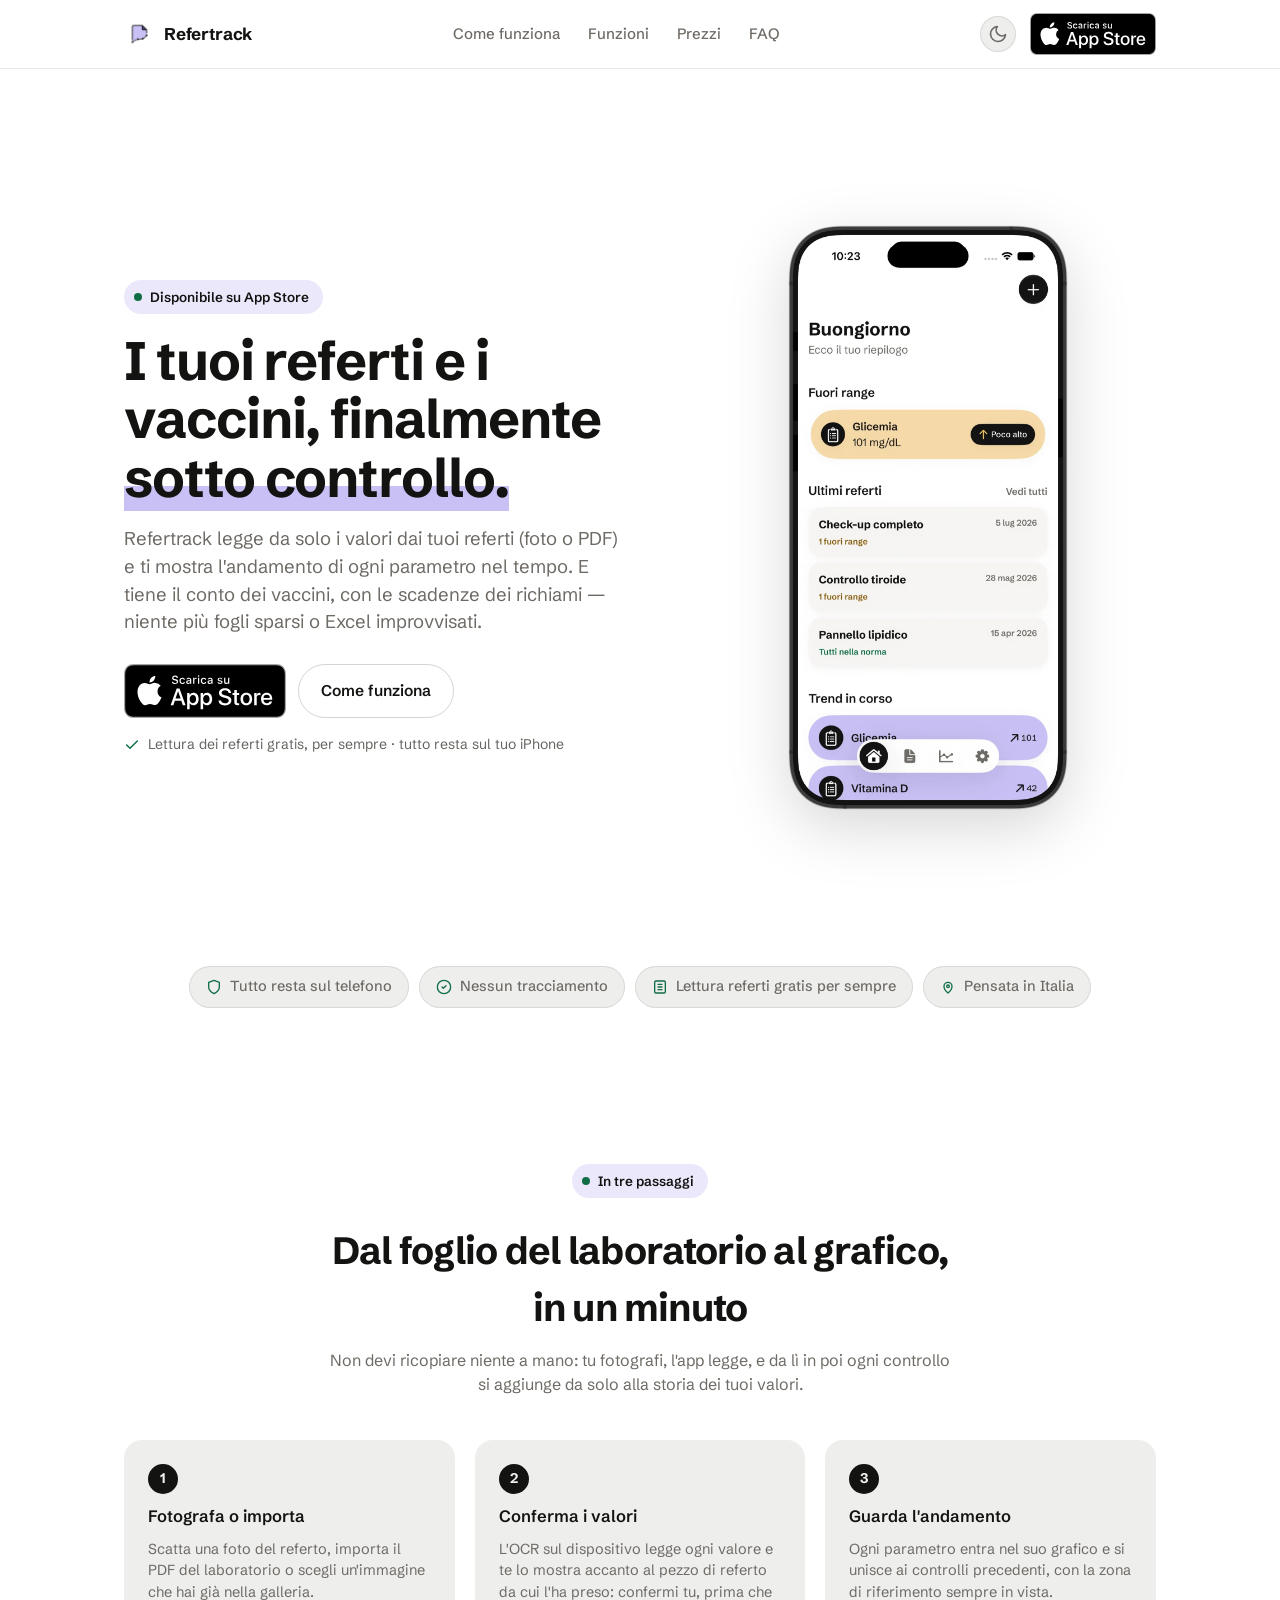
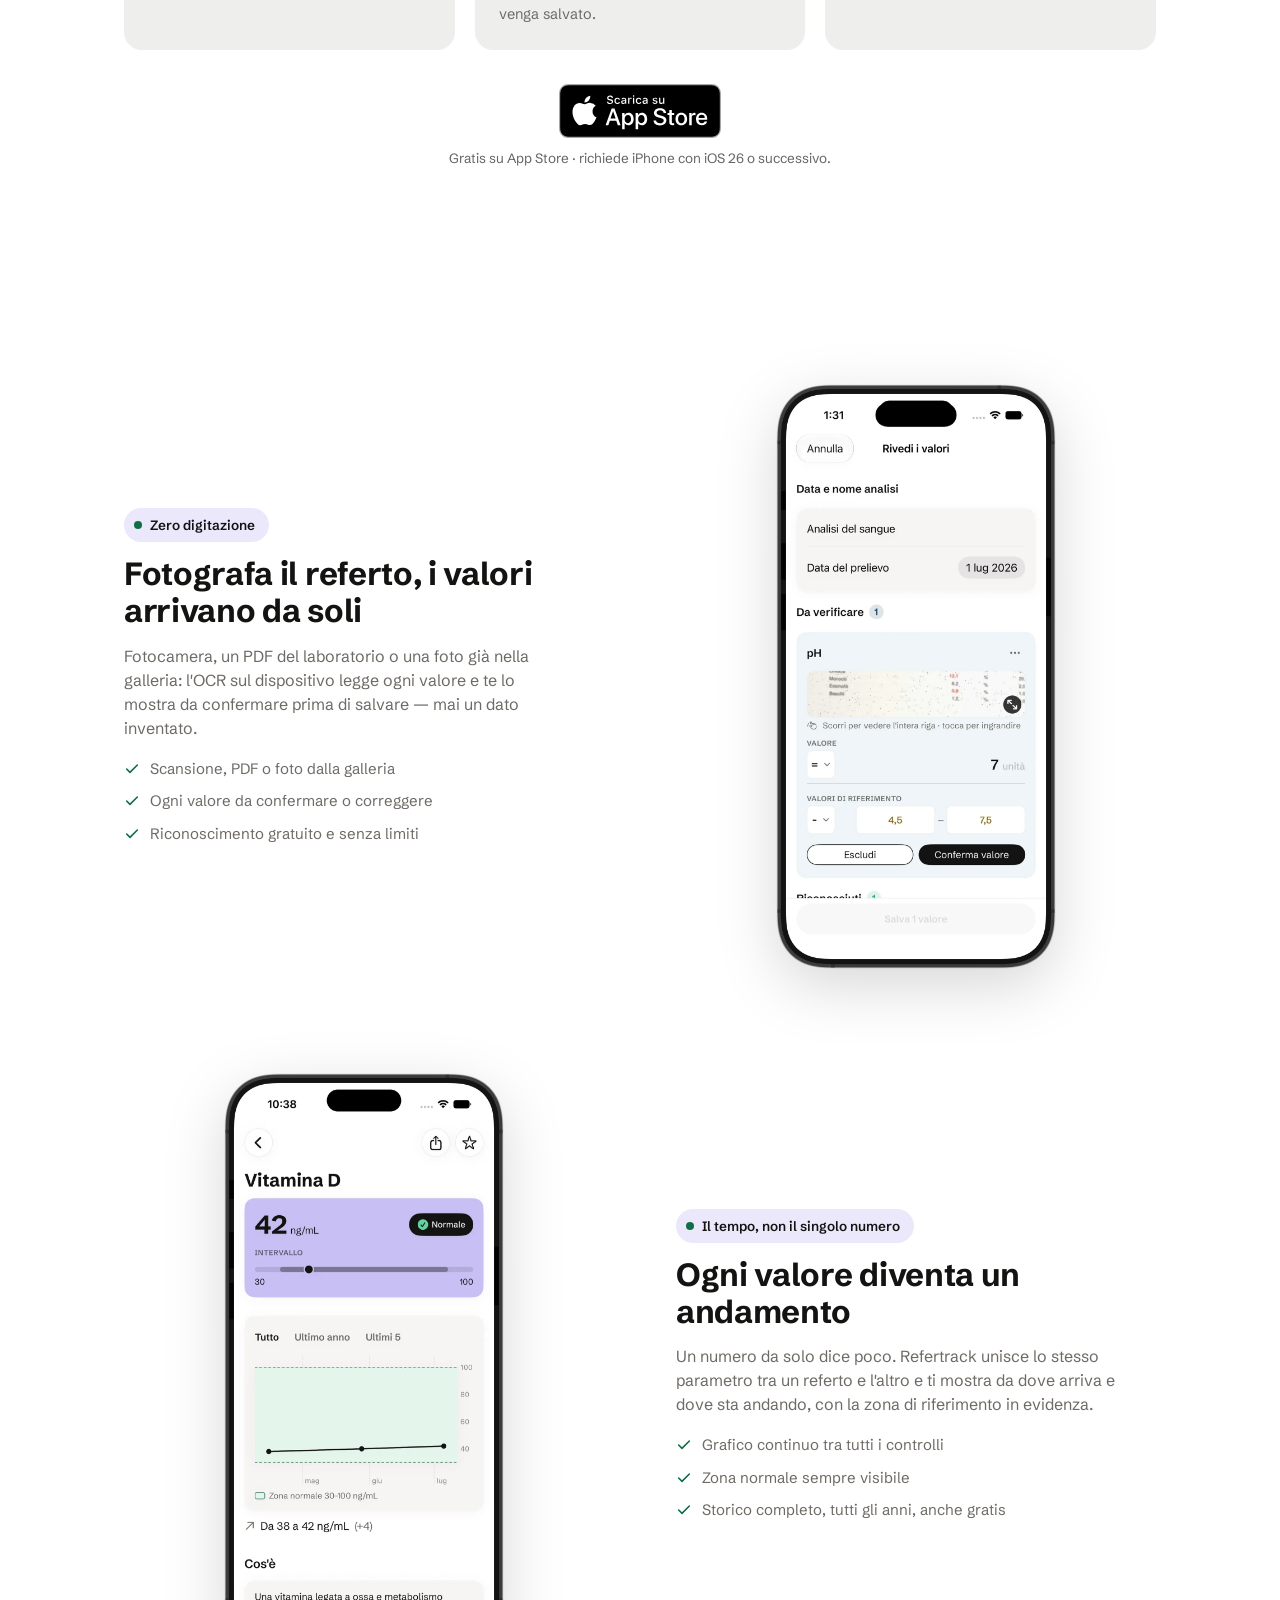
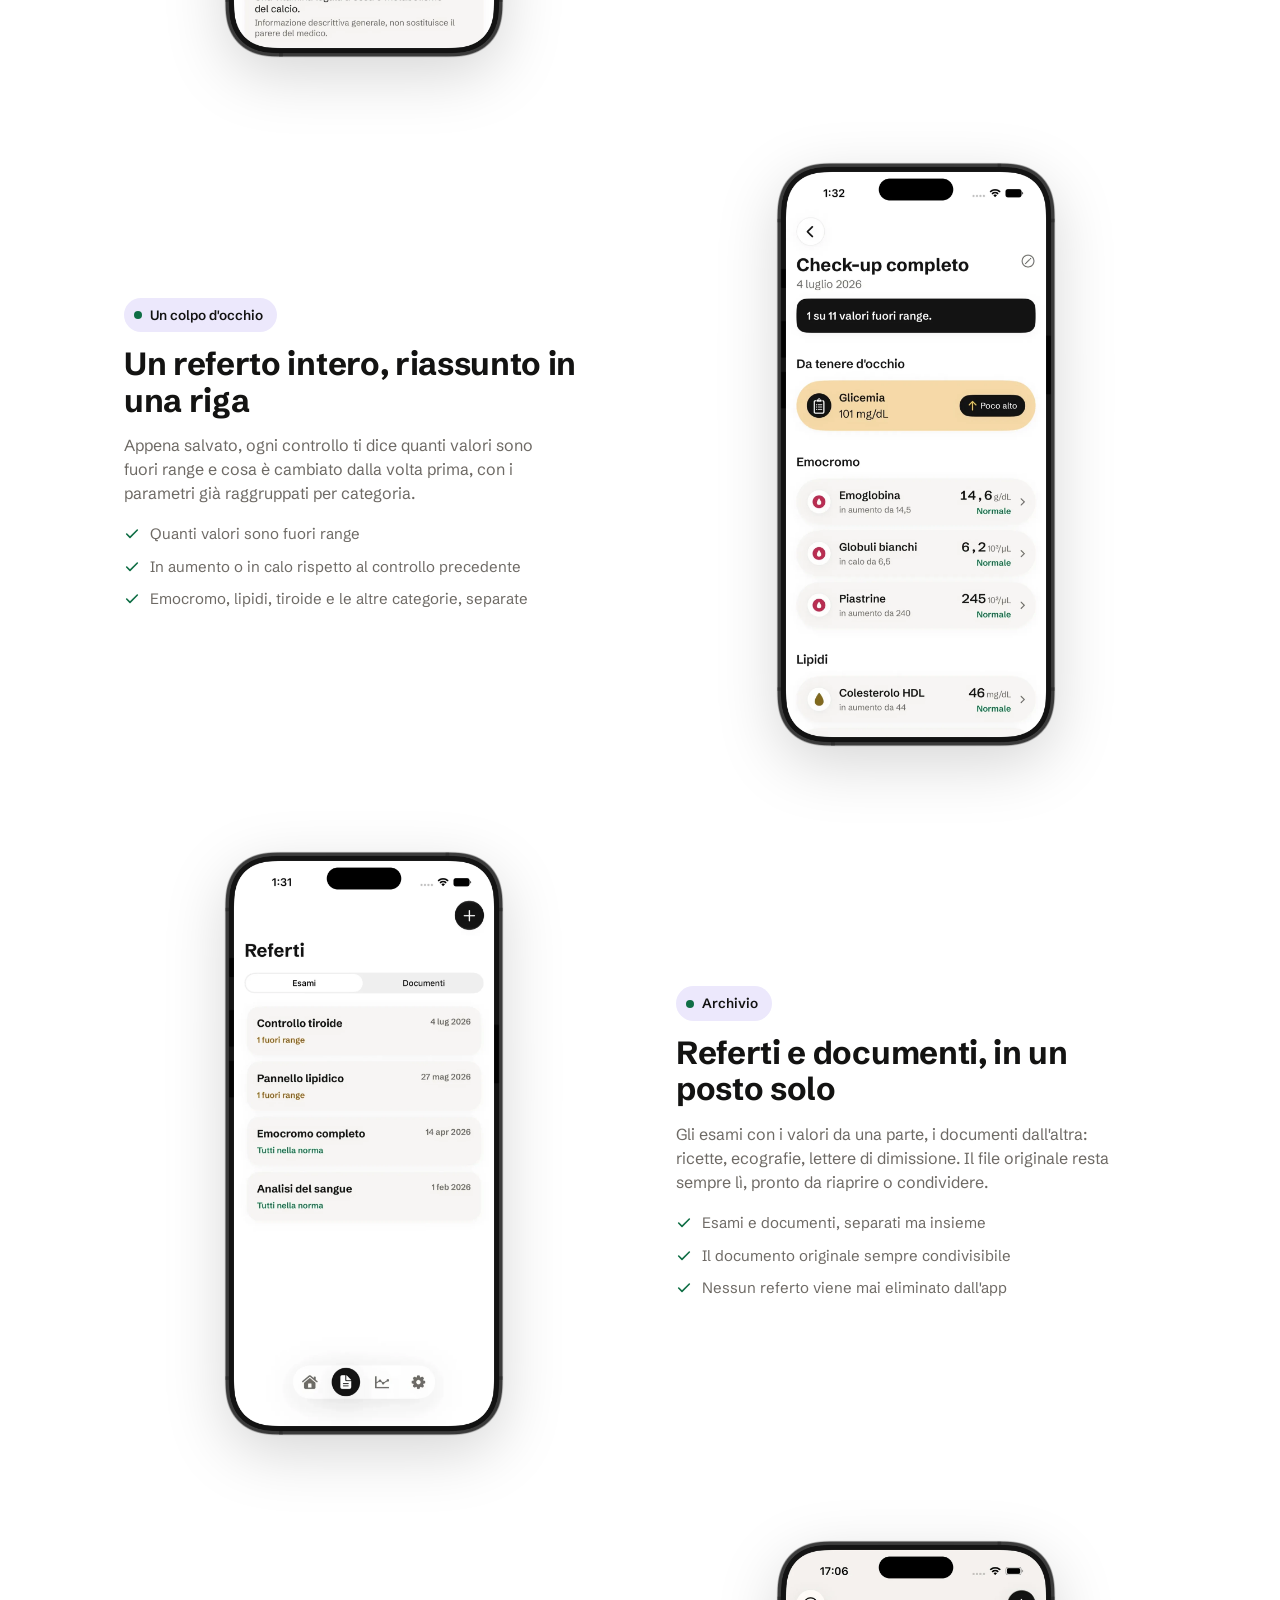
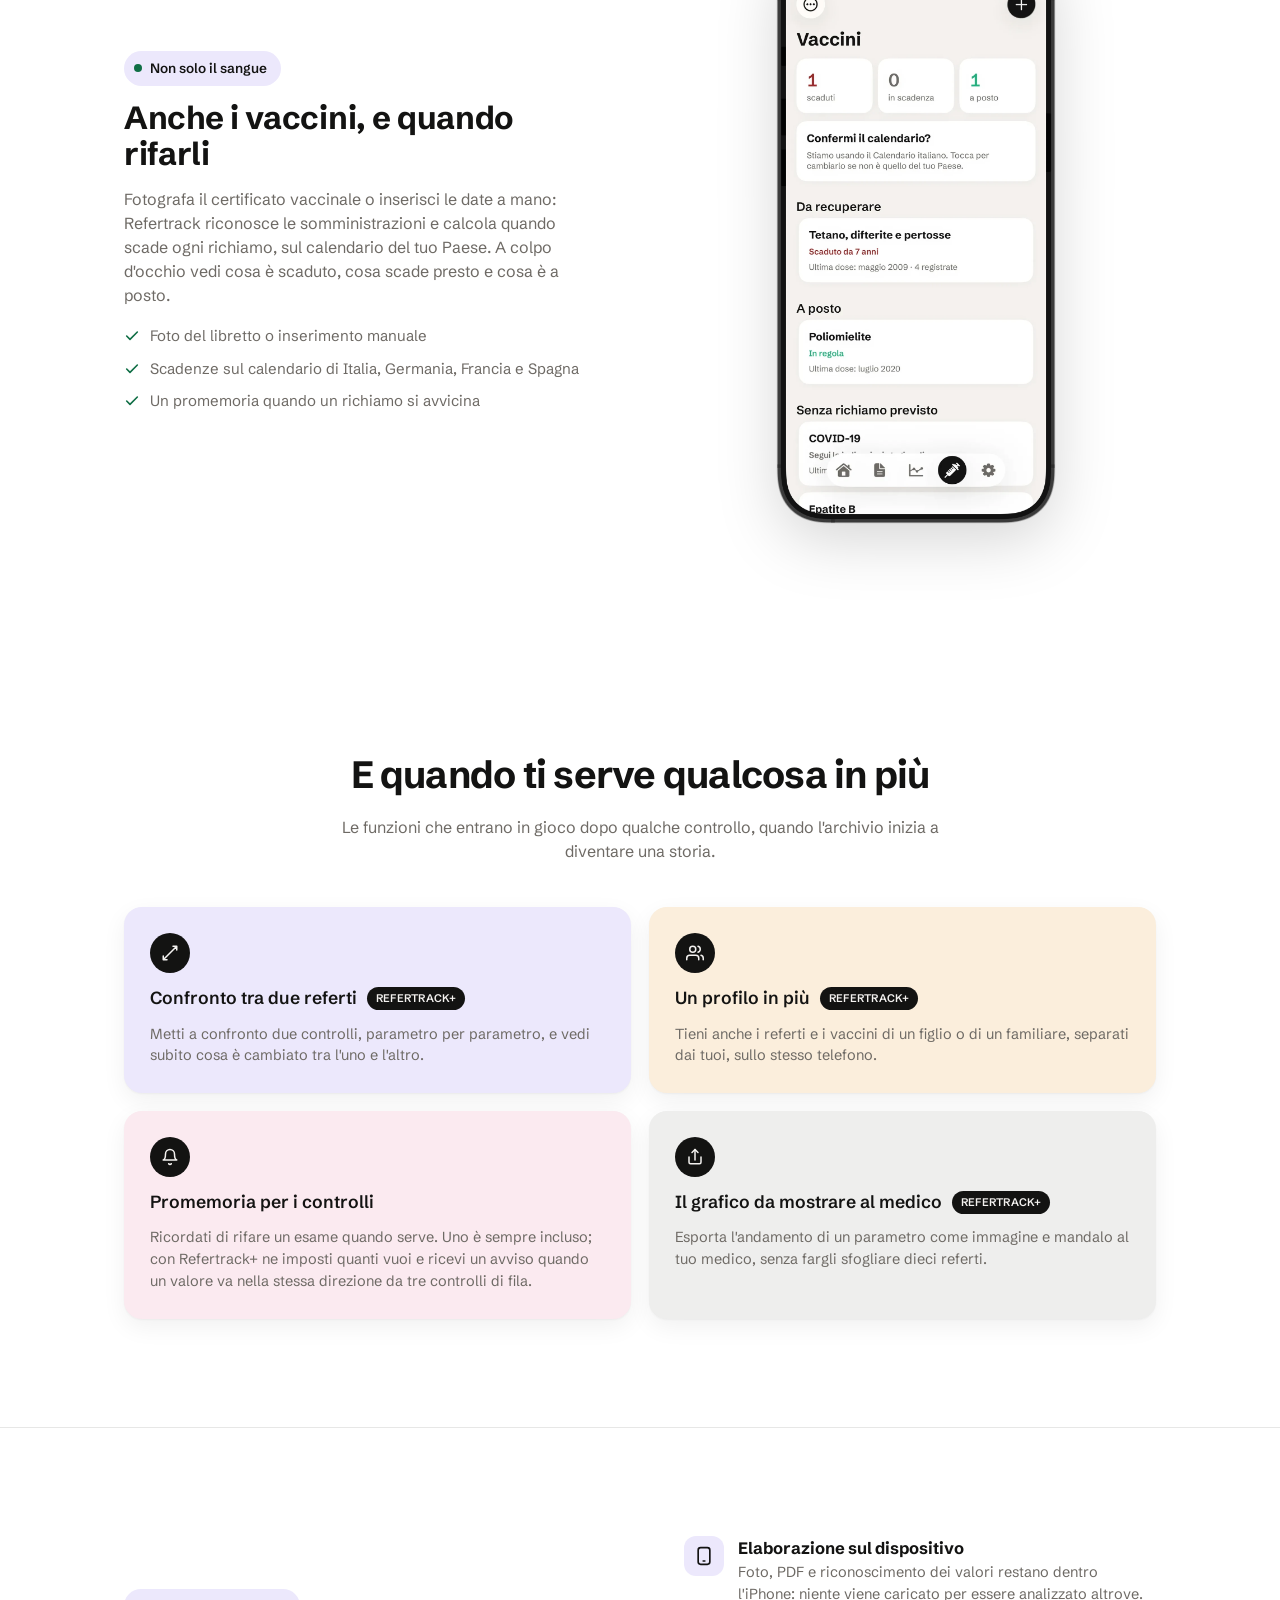
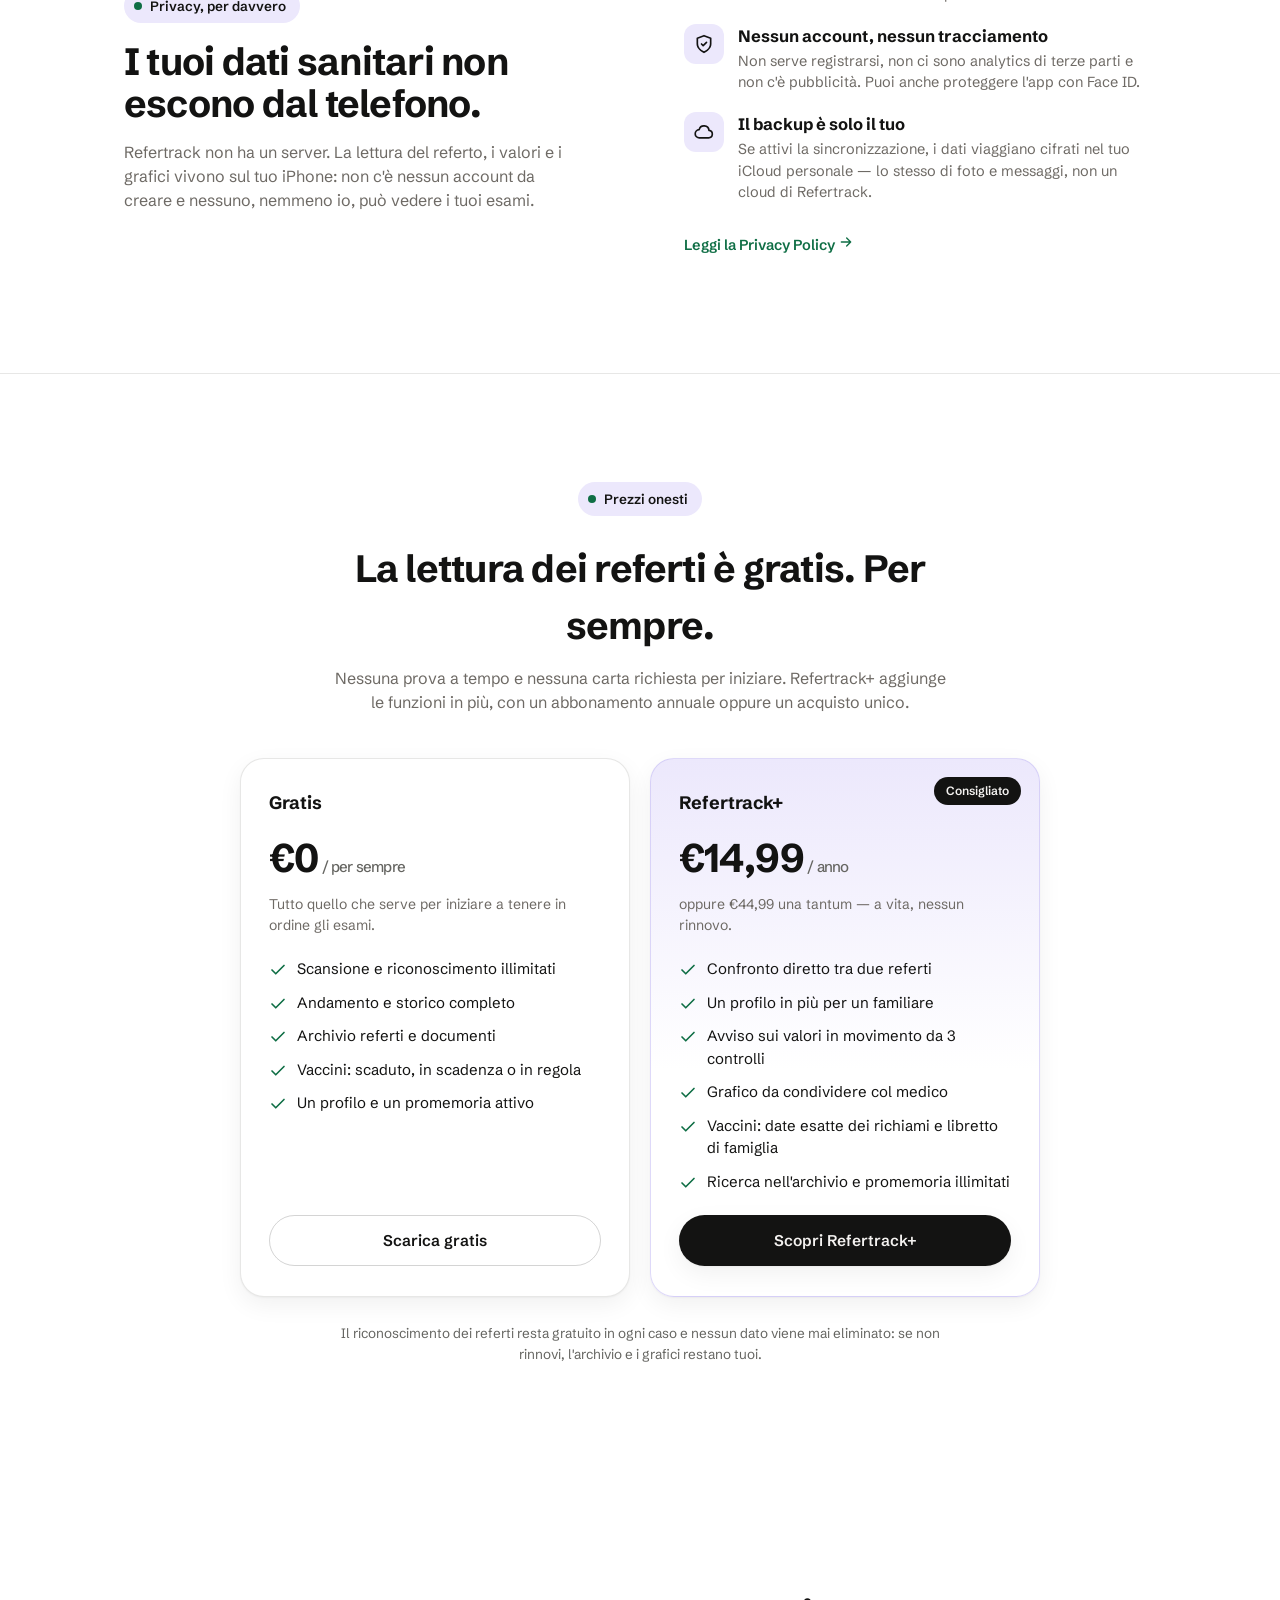
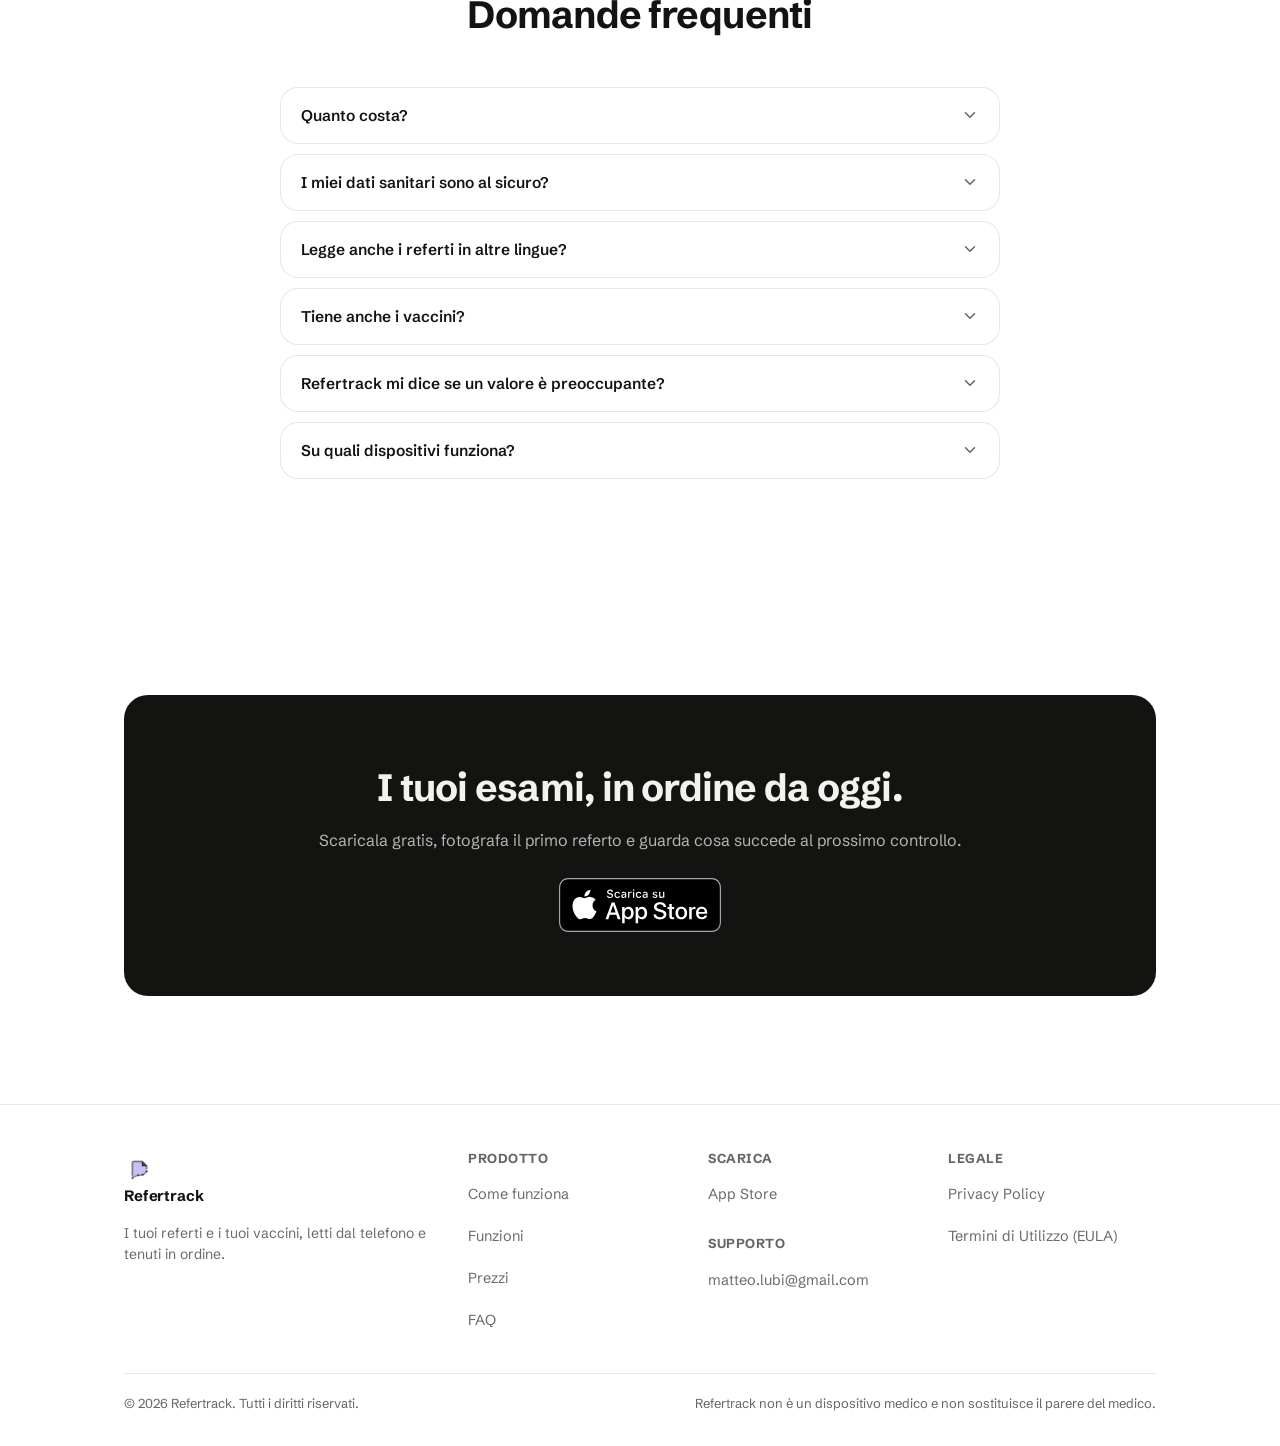
==== commit 894ddc74: "Sito: font in locale, JSON-LD, sitemap, accessibilità e avviso non dispositivo medico Co-Authored-By" ====
--- a/index.html
+++ b/index.html
@@ -17,12 +17,108 @@
 <meta name="theme-color" content="#FFFFFF" media="(prefers-color-scheme: light)" />
 <meta name="theme-color" content="#121110" media="(prefers-color-scheme: dark)" />
 
+<link rel="canonical" href="https://matteolubinu.github.io/refertrack/" />
 <link rel="icon" href="assets/icon.png" type="image/png" />
 <link rel="apple-touch-icon" href="assets/icon.png" />
-<link rel="preconnect" href="https://fonts.googleapis.com" />
-<link rel="preconnect" href="https://fonts.gstatic.com" crossorigin />
-<link href="https://fonts.googleapis.com/css2?family=Schibsted+Grotesk:wght@400;500;600;700&display=swap" rel="stylesheet" />
-<link rel="stylesheet" href="styles.css?v=20261018a" />
+<link rel="preload" href="fonts/schibsted-grotesk-Regular.woff" as="font" type="font/woff" crossorigin />
+<link rel="stylesheet" href="styles.css?v=20261018c" />
+<script type="application/ld+json">
+{
+  "@context": "https://schema.org",
+  "@graph": [
+    {
+      "@type": "SoftwareApplication",
+      "name": "Refertrack",
+      "operatingSystem": "iOS",
+      "applicationCategory": "HealthApplication",
+      "url": "https://matteolubinu.github.io/refertrack/",
+      "downloadUrl": "https://apps.apple.com/it/app/refertrack-referti-ed-esami/id6792460771",
+      "inLanguage": [
+        "it",
+        "en",
+        "de",
+        "fr",
+        "es"
+      ],
+      "description": "Refertrack legge i valori dei referti con l'OCR sul dispositivo e mostra l'andamento di ogni parametro nel tempo. Tiene anche il conto dei vaccini e delle scadenze dei richiami. I dati restano sull'iPhone.",
+      "screenshot": "https://matteolubinu.github.io/refertrack/assets/screens/01-dashboard.webp",
+      "offers": [
+        {
+          "@type": "Offer",
+          "name": "Gratis",
+          "price": "0",
+          "priceCurrency": "EUR"
+        },
+        {
+          "@type": "Offer",
+          "name": "Refertrack+ annuale",
+          "price": "14.99",
+          "priceCurrency": "EUR"
+        },
+        {
+          "@type": "Offer",
+          "name": "Refertrack+ a vita",
+          "price": "44.99",
+          "priceCurrency": "EUR"
+        }
+      ]
+    },
+    {
+      "@type": "FAQPage",
+      "mainEntity": [
+        {
+          "@type": "Question",
+          "name": "Quanto costa?",
+          "acceptedAnswer": {
+            "@type": "Answer",
+            "text": "L'app è gratuita e la lettura dei referti lo resta per sempre, senza limiti di scansioni. Refertrack+ costa €14,99 all'anno oppure €44,99 una tantum (a vita, senza rinnovo) e aggiunge confronto tra referti, un profilo in più, avvisi sui valori in movimento, condivisione del grafico, le date esatte dei richiami dei vaccini col libretto di famiglia e promemoria illimitati."
+          }
+        },
+        {
+          "@type": "Question",
+          "name": "I miei dati sanitari sono al sicuro?",
+          "acceptedAnswer": {
+            "@type": "Answer",
+            "text": "Sì: foto e valori vengono elaborati sul tuo iPhone, mai su un server di Refertrack. Non c'è un account da creare, non c'è tracciamento e l'unico backup è quello del tuo iCloud personale, se lo attivi."
+          }
+        },
+        {
+          "@type": "Question",
+          "name": "Legge anche i referti in altre lingue?",
+          "acceptedAnswer": {
+            "@type": "Answer",
+            "text": "Sì. Refertrack parla italiano, inglese, francese, tedesco e spagnolo, e riconosce i nomi dei parametri anche sui referti stranieri in quelle lingue — utile se ti capita di fare esami all'estero."
+          }
+        },
+        {
+          "@type": "Question",
+          "name": "Tiene anche i vaccini?",
+          "acceptedAnswer": {
+            "@type": "Answer",
+            "text": "Sì. Fotografi il certificato vaccinale o inserisci le date a mano, e Refertrack calcola quando scade ogni richiamo sul calendario del tuo Paese (Italia, Germania, Francia, Spagna) e te lo ricorda. Sapere se un vaccino è scaduto o in regola è gratis; con Refertrack+ vedi le date esatte e gestisci il libretto di tutta la famiglia. Le scadenze sono indicative e non sostituiscono il parere del medico."
+          }
+        },
+        {
+          "@type": "Question",
+          "name": "Refertrack mi dice se un valore è preoccupante?",
+          "acceptedAnswer": {
+            "@type": "Answer",
+            "text": "No, e non è quello che vuole fare. Refertrack organizza i tuoi valori e ti mostra come si muovono rispetto agli intervalli di riferimento del laboratorio: non fa diagnosi e non sostituisce il parere del tuo medico."
+          }
+        },
+        {
+          "@type": "Question",
+          "name": "Su quali dispositivi funziona?",
+          "acceptedAnswer": {
+            "@type": "Answer",
+            "text": "Su iPhone con iOS 26 o successivo. I dati si sincronizzano tra i tuoi dispositivi tramite il tuo iCloud personale, se attivi la sincronizzazione."
+          }
+        }
+      ]
+    }
+  ]
+}
+</script>
 <script>
   (function () {
     try {
@@ -36,6 +132,7 @@
 </script>
 </head>
 <body>
+<a class="skip" href="#main">Vai ai contenuti</a>
 
 <header class="nav" id="nav">
   <div class="container nav-inner">
@@ -65,6 +162,8 @@
 
 <span id="top"></span>
 
+<main id="main">
+
 <!-- ============================================================== HERO -->
 <section class="hero section">
   <div class="container hero-grid">
@@ -383,6 +482,7 @@
     </div>
   </div>
 </section>
+</main>
 
 <footer class="footer">
   <div class="container">
@@ -405,7 +505,7 @@
         <ul>
           <li><a href="https://apps.apple.com/it/app/refertrack-referti-ed-esami/id6792460771">App Store</a></li>
         </ul>
-        <h5 style="margin-top:22px;">Supporto</h5>
+        <h5 class="footer-gap">Supporto</h5>
         <ul>
           <li><a href="mailto:matteo.lubi@gmail.com">matteo.lubi@gmail.com</a></li>
         </ul>
@@ -420,7 +520,7 @@
     </div>
     <div class="footer-bottom">
       <span>© <span id="year">2026</span> Refertrack. Tutti i diritti riservati.</span>
-      <span>Fatto con cura in Italia 🇮🇹</span>
+      <span>Refertrack non è un dispositivo medico e non sostituisce il parere del medico.</span>
     </div>
   </div>
 </footer>
--- a/styles.css
+++ b/styles.css
@@ -1,3 +1,9 @@
+/* Schibsted Grotesk ospitato qui (OFL, fonts/OFL-Schibsted-Grotesk.txt): nessuna richiesta a Google Fonts. */
+@font-face { font-family: "Schibsted Grotesk"; font-style: normal; font-weight: 400; font-display: swap; src: url("fonts/schibsted-grotesk-Regular.woff") format("woff"); }
+@font-face { font-family: "Schibsted Grotesk"; font-style: normal; font-weight: 500; font-display: swap; src: url("fonts/schibsted-grotesk-Medium.woff") format("woff"); }
+@font-face { font-family: "Schibsted Grotesk"; font-style: normal; font-weight: 600; font-display: swap; src: url("fonts/schibsted-grotesk-SemiBold.woff") format("woff"); }
+@font-face { font-family: "Schibsted Grotesk"; font-style: normal; font-weight: 700; font-display: swap; src: url("fonts/schibsted-grotesk-Bold.woff") format("woff"); }
+
 /* =========================================================================
    Refertrack — sito ufficiale (app pubblicata su App Store)
    Token tradotti dal design system dell'app (DSColor/DSPalette/DashboardTheme):
@@ -12,7 +18,7 @@
 
   --text-primary:   #131312;
   --text-secondary: #6E6A65;
-  --text-tertiary:  #8C8781;
+  --text-tertiary:  #656561;
   --text-on-accent: #FFFFFF;
   --text-inverse:   #F4F2F0;
 
@@ -374,3 +380,11 @@
 @media (prefers-reduced-motion: reduce) {
   .reveal { transition: none; }
 }
+
+
+/* Salto al contenuto e margine del secondo blocco del piè di pagina */
+.skip { position: absolute; left: 16px; top: -48px; z-index: 100; padding: 10px 16px; border-radius: 8px; background: var(--bg-inverse); color: #fff; font-size: 14px; text-decoration: none; }
+.skip:focus { top: 16px; }
+.footer-gap { margin-top: 22px; }
+.footer a { display: inline-block; padding: 6px 0; }
+.privacy-link { display: inline-block; padding: 8px 0; }
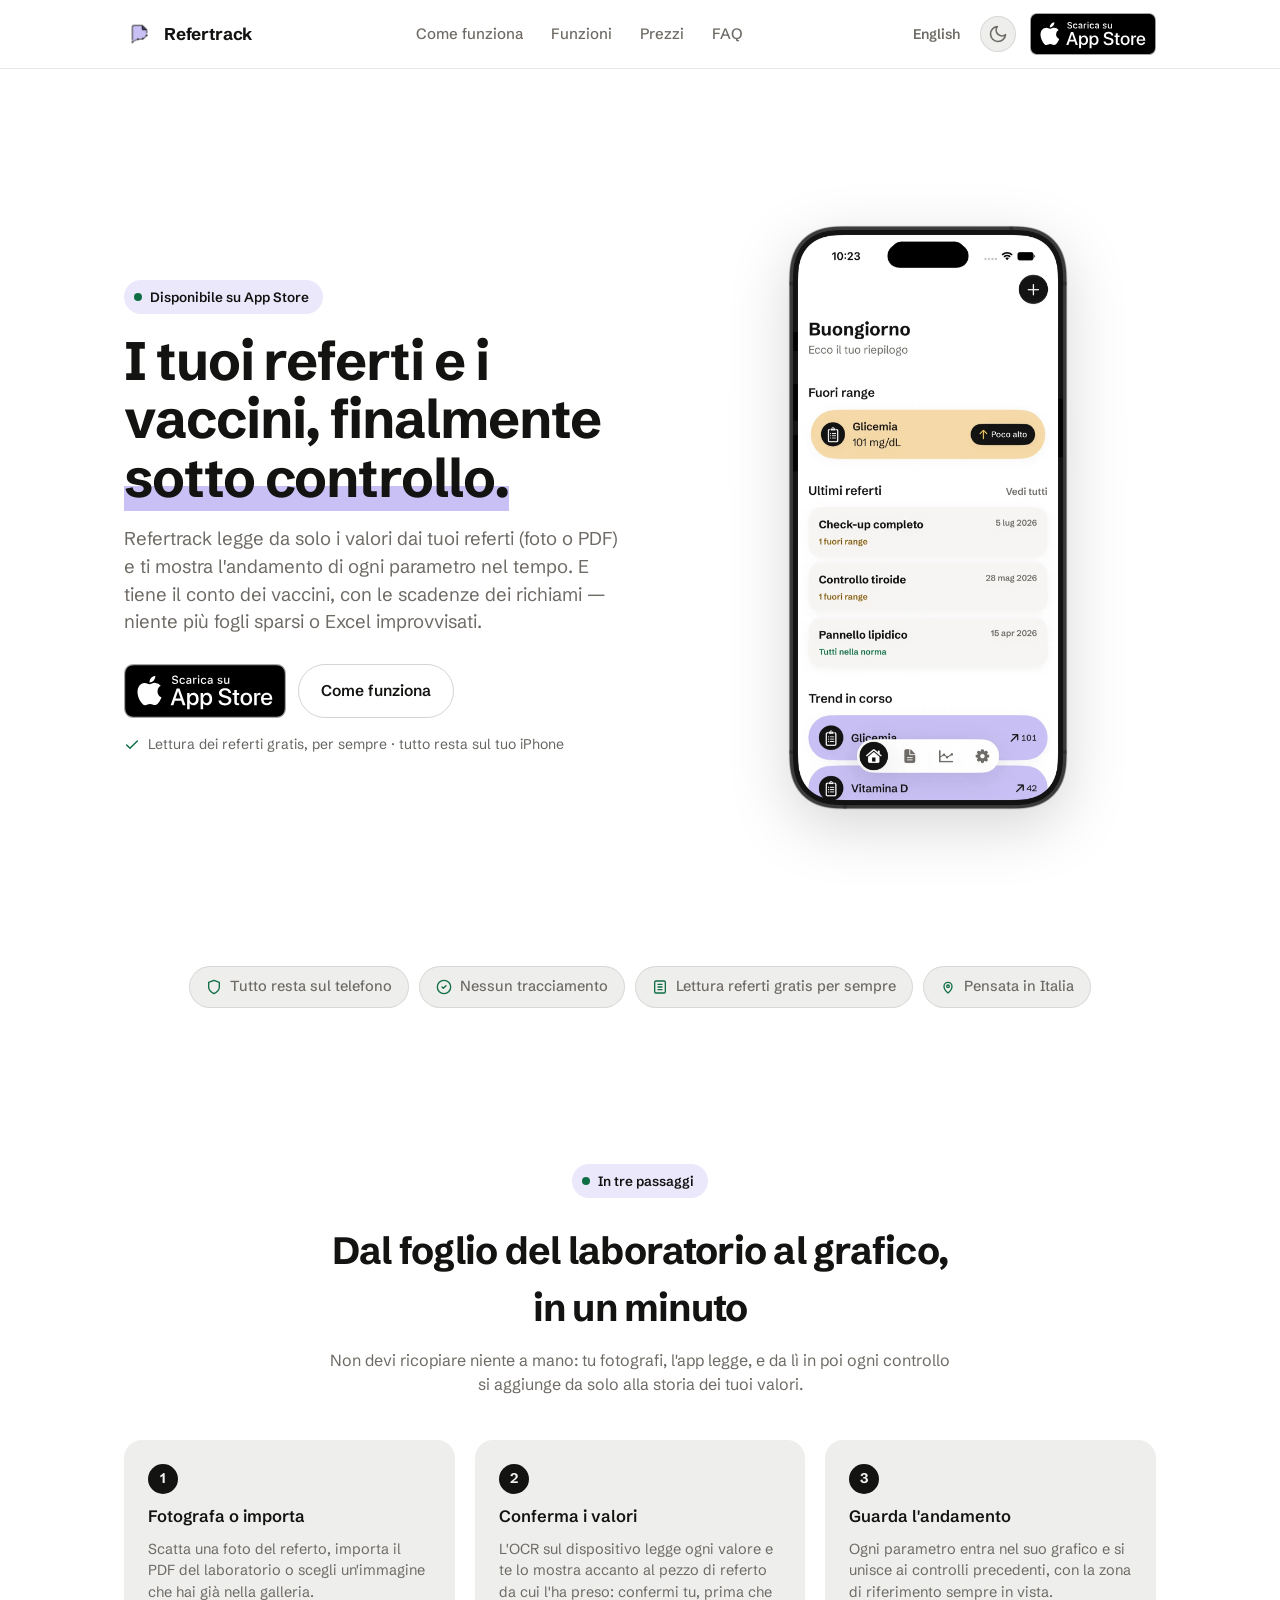
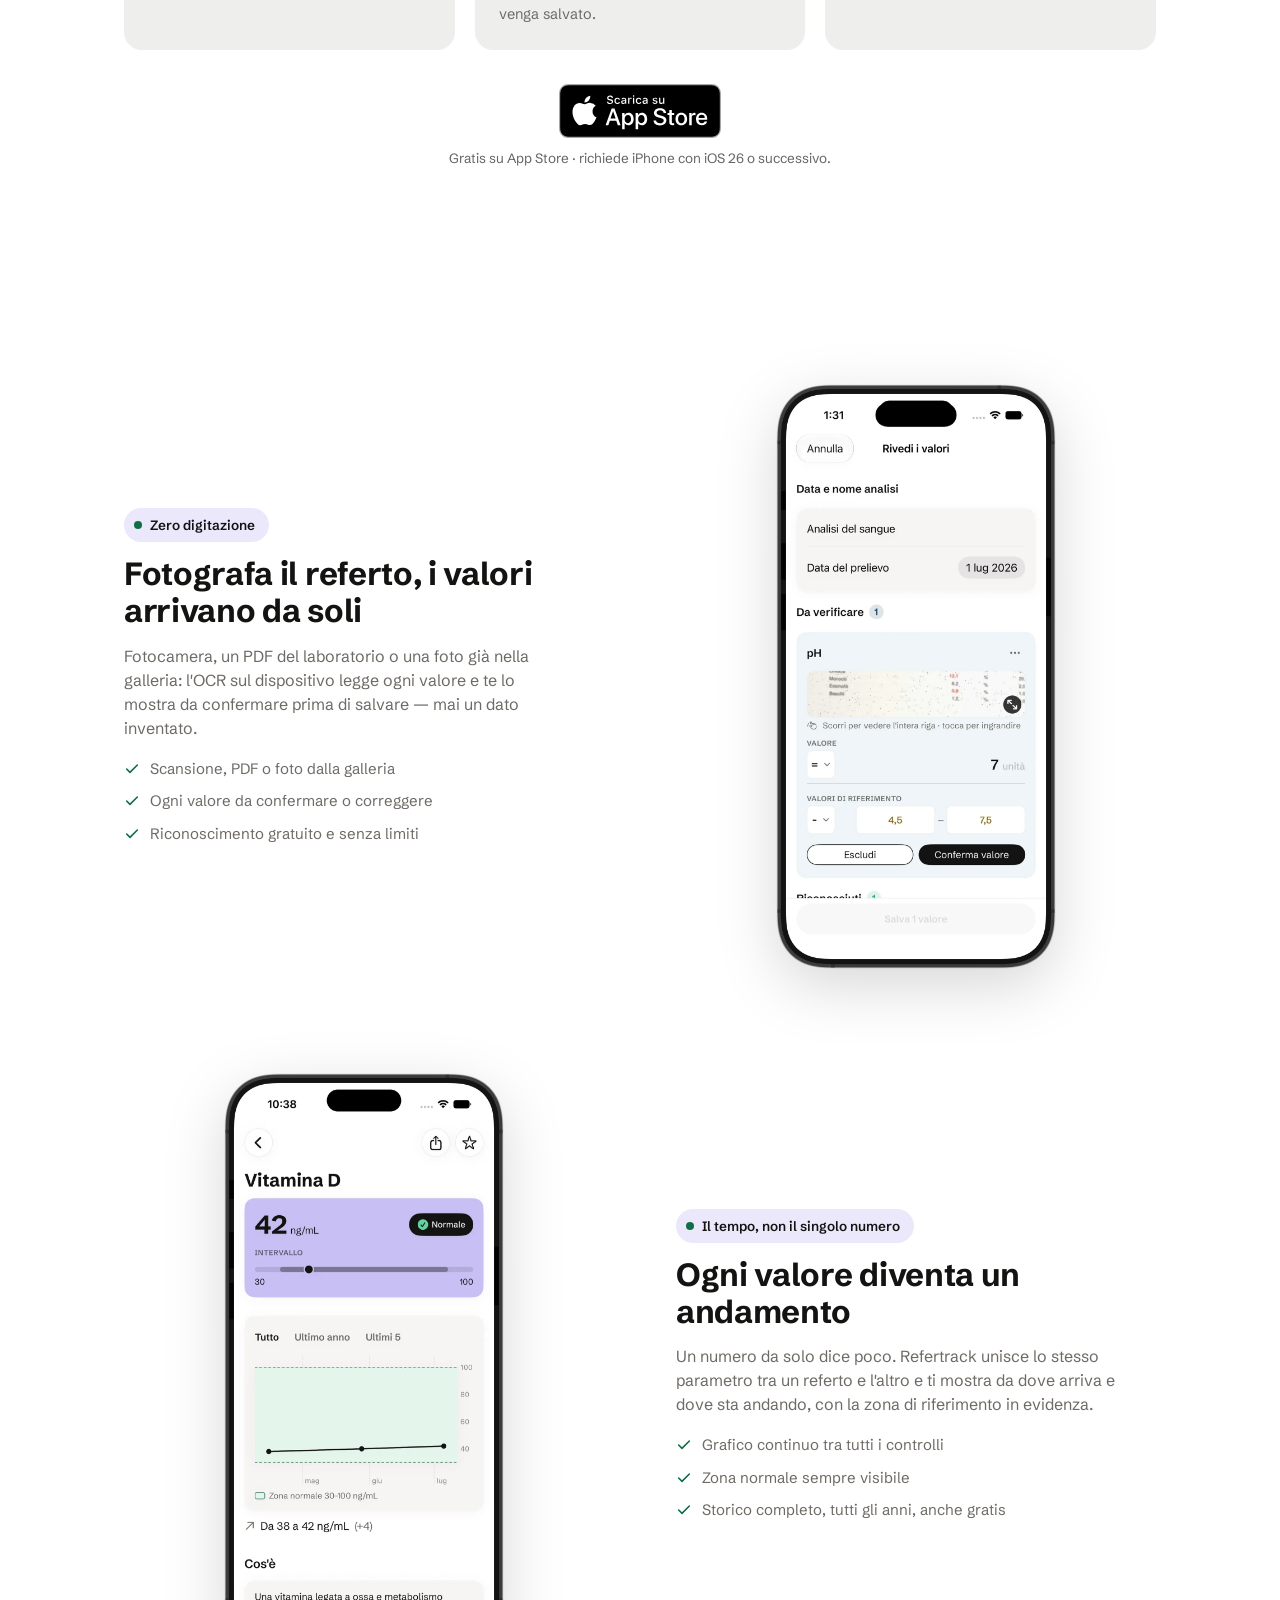
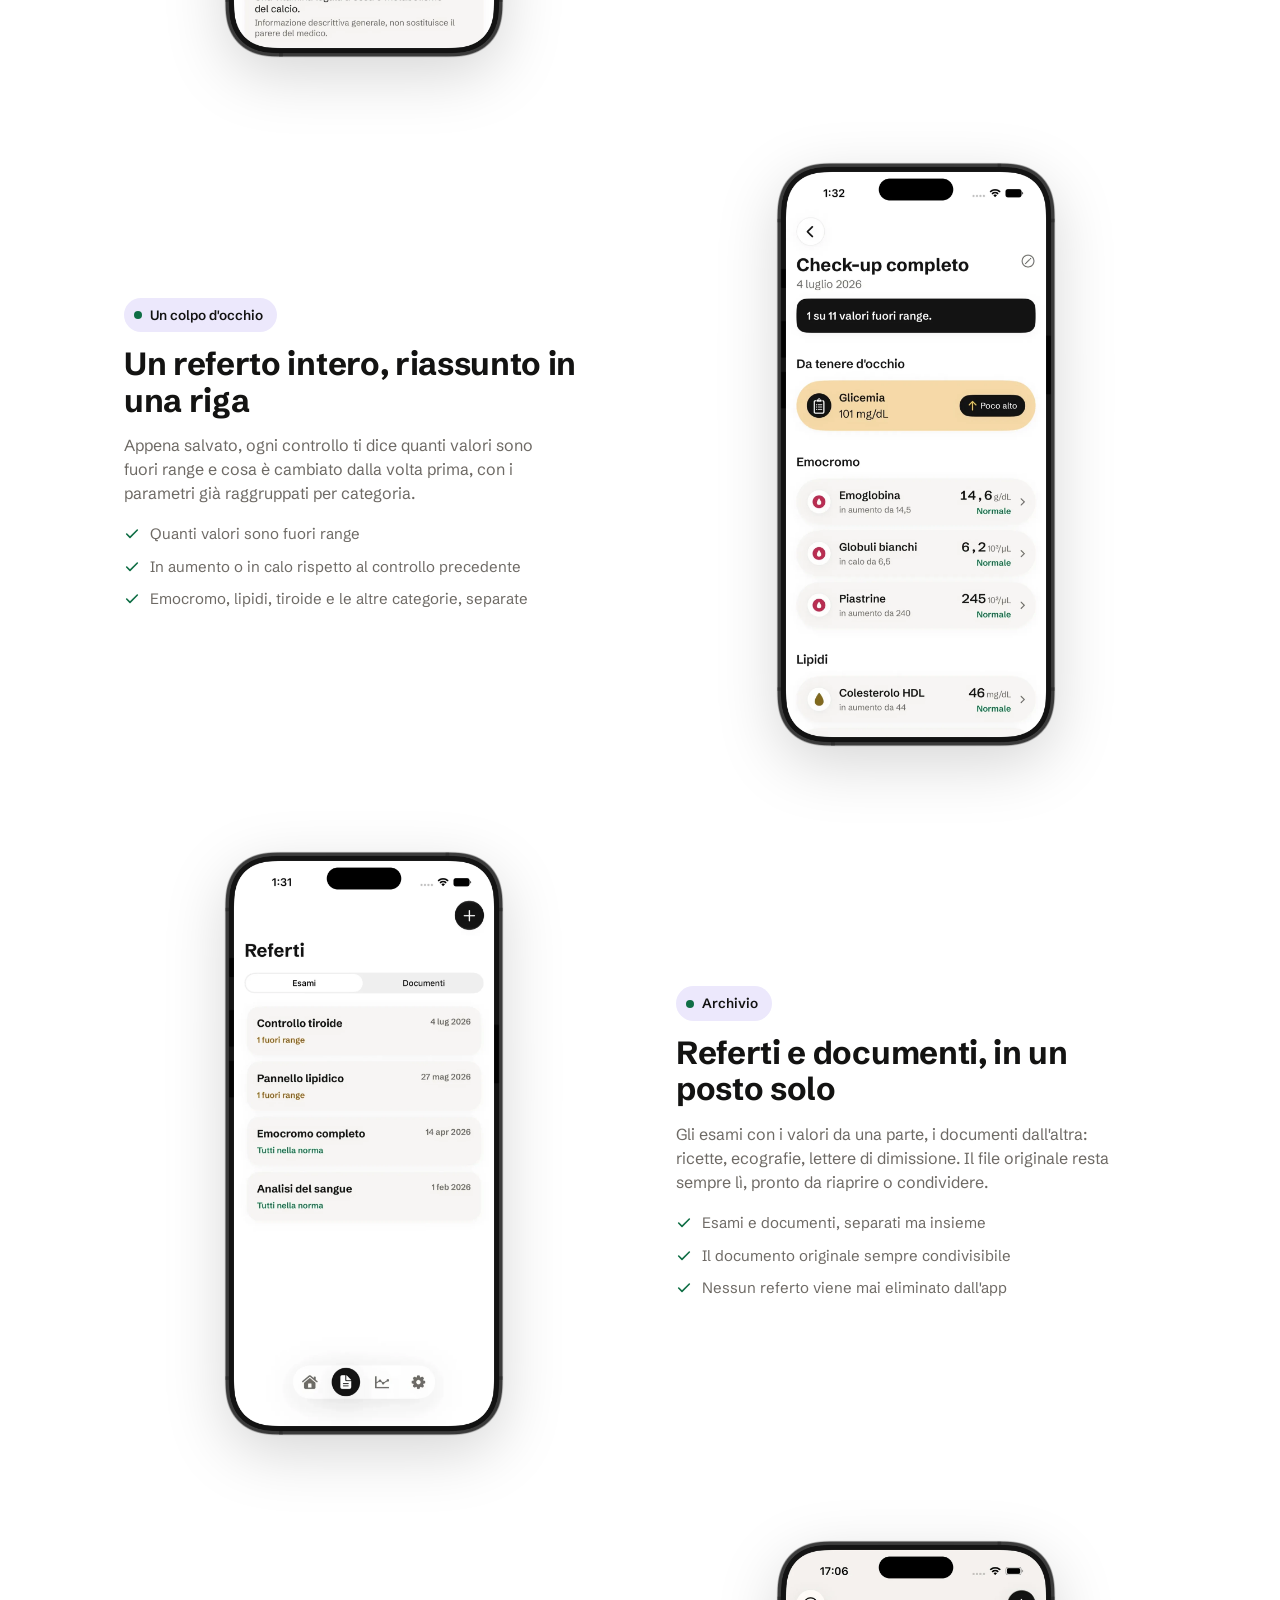
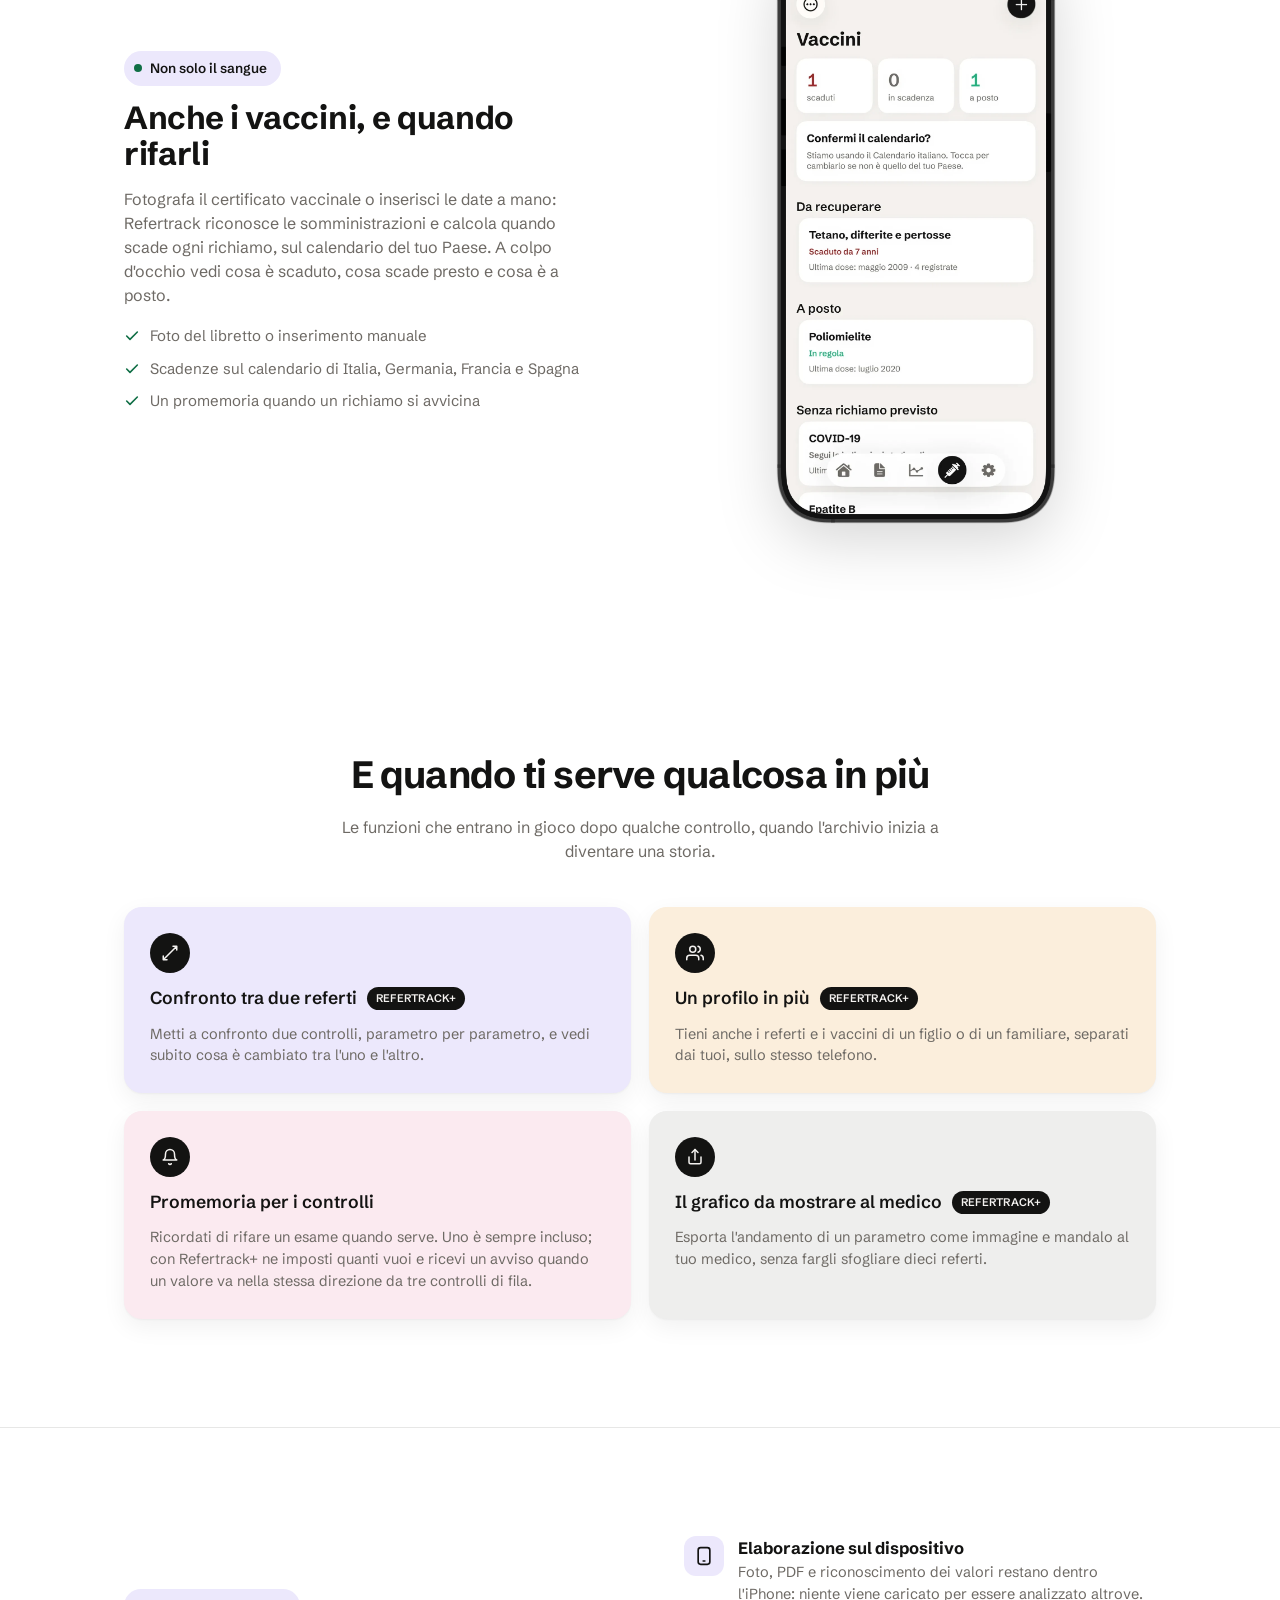
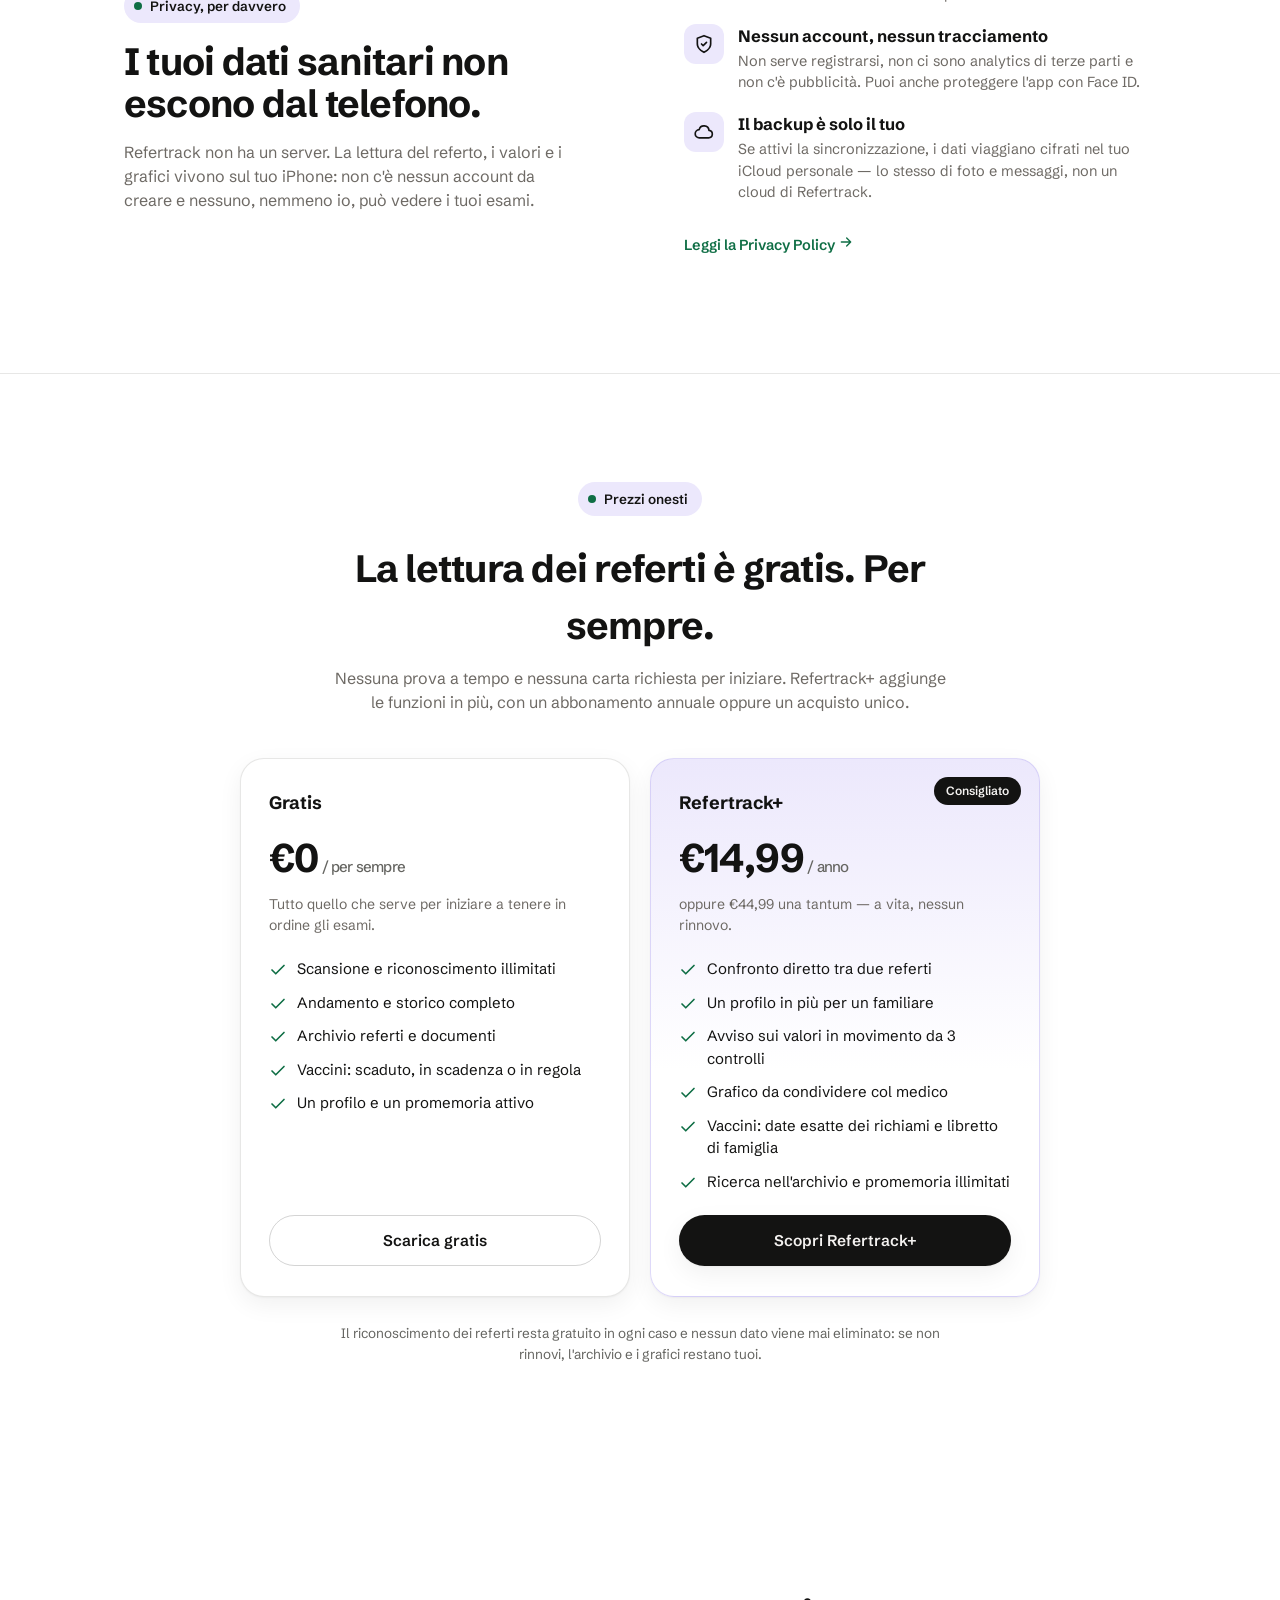
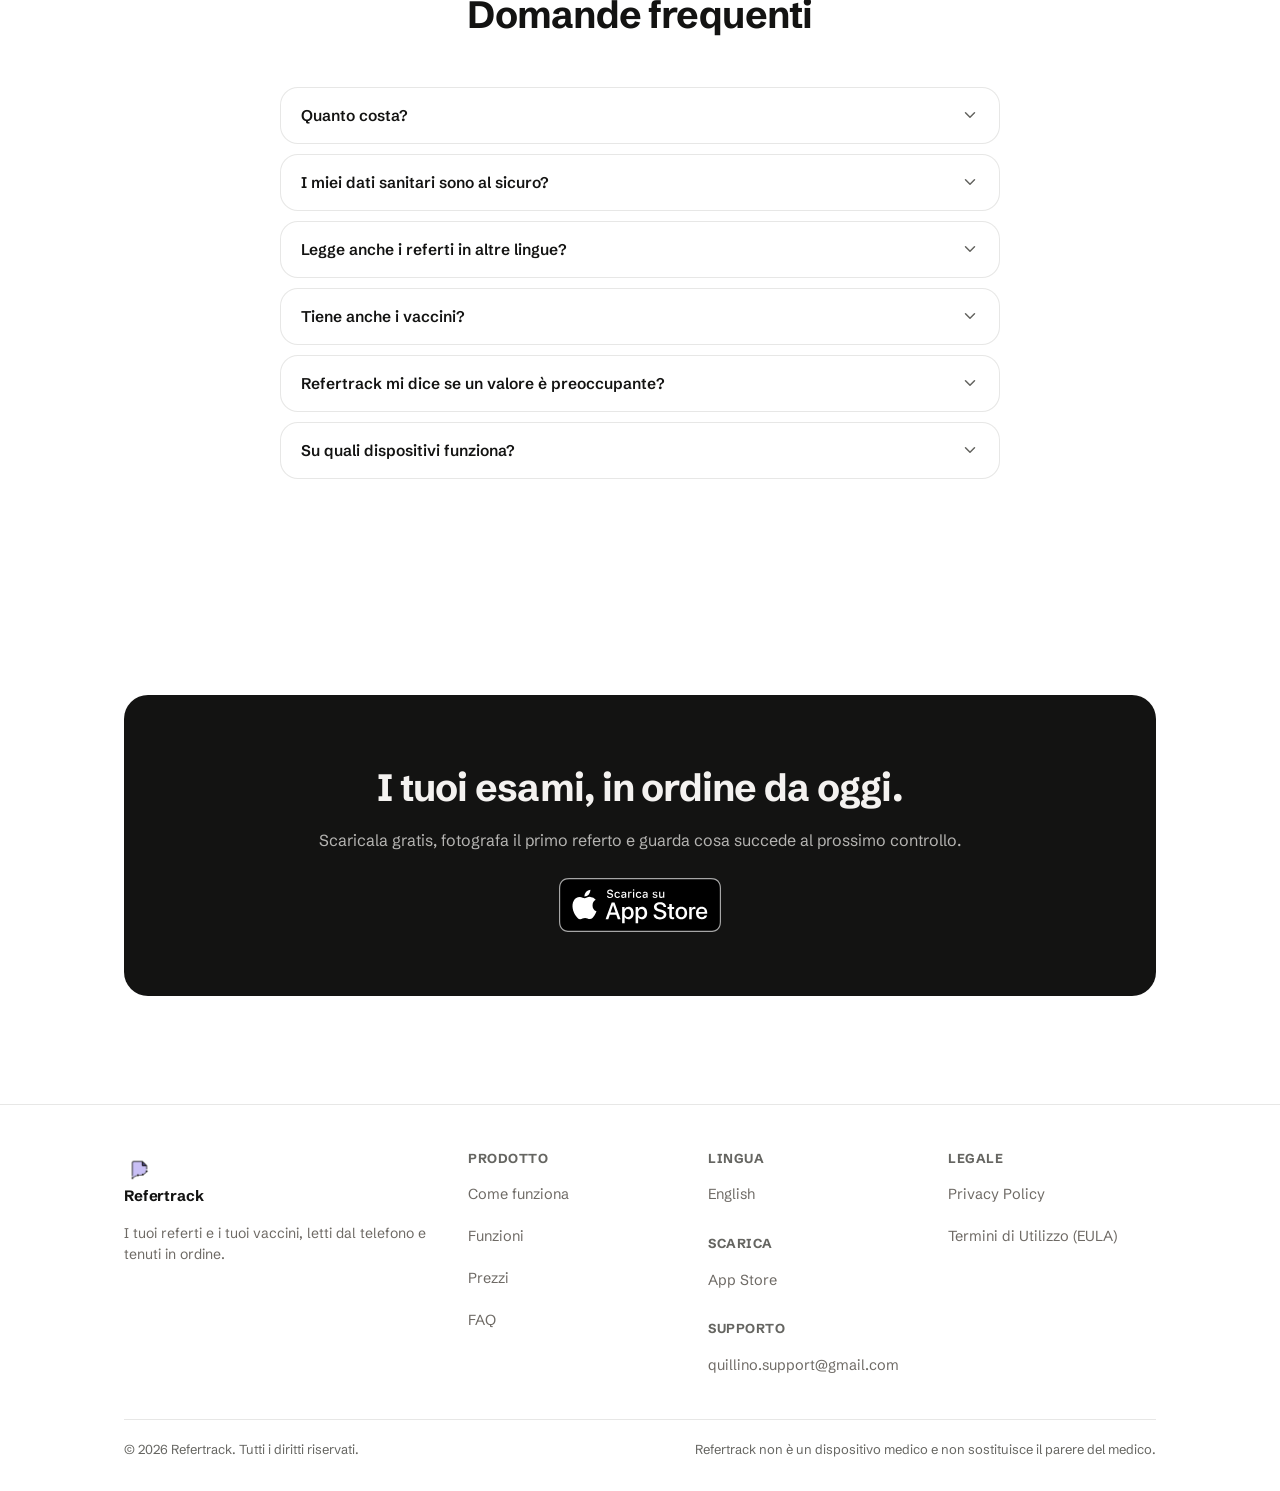
==== commit b2a1d309: "Sito: versione inglese, cambio lingua, email di supporto Co-Authored-By: Claude Sonnet 5.5 <noreply@" ====
--- a/index.html
+++ b/index.html
@@ -18,10 +18,13 @@
 <meta name="theme-color" content="#121110" media="(prefers-color-scheme: dark)" />
 
 <link rel="canonical" href="https://matteolubinu.github.io/refertrack/" />
+<link rel="alternate" hreflang="it" href="https://matteolubinu.github.io/refertrack/" />
+<link rel="alternate" hreflang="en" href="https://matteolubinu.github.io/refertrack/en/" />
+<link rel="alternate" hreflang="x-default" href="https://matteolubinu.github.io/refertrack/" />
 <link rel="icon" href="assets/icon.png" type="image/png" />
 <link rel="apple-touch-icon" href="assets/icon.png" />
 <link rel="preload" href="fonts/schibsted-grotesk-Regular.woff" as="font" type="font/woff" crossorigin />
-<link rel="stylesheet" href="styles.css?v=20261018c" />
+<link rel="stylesheet" href="styles.css?v=20261018d" />
 <script type="application/ld+json">
 {
   "@context": "https://schema.org",
@@ -146,6 +149,7 @@
       <a href="#faq">FAQ</a>
     </nav>
     <div class="nav-cta">
+      <a class="lang-switch" href="en/" hreflang="en" lang="en">English</a>
       <button class="theme-toggle" id="themeToggle" type="button" aria-label="Alterna anteprima chiara/scura">
         <svg class="ico-moon" width="20" height="20" viewBox="0 0 24 24" fill="none" stroke="currentColor" stroke-width="2" stroke-linecap="round" stroke-linejoin="round"><path d="M21 12.8A9 9 0 1 1 11.2 3 7 7 0 0 0 21 12.8z"/></svg>
         <svg class="ico-sun" width="20" height="20" viewBox="0 0 24 24" fill="none" stroke="currentColor" stroke-width="2" stroke-linecap="round" stroke-linejoin="round"><circle cx="12" cy="12" r="4"/><path d="M12 2v2M12 20v2M4.9 4.9l1.4 1.4M17.7 17.7l1.4 1.4M2 12h2M20 12h2M4.9 19.1l1.4-1.4M17.7 6.3l1.4-1.4"/></svg>
@@ -501,13 +505,17 @@
         </ul>
       </div>
       <div>
-        <h5>Scarica</h5>
+        <!-- lang-footer --><h5>Lingua</h5>
+        <ul>
+          <li><a href="en/" hreflang="en" lang="en">English</a></li>
+        </ul>
+        <!-- /lang-footer --><h5 class="footer-gap">Scarica</h5>
         <ul>
           <li><a href="https://apps.apple.com/it/app/refertrack-referti-ed-esami/id6792460771">App Store</a></li>
         </ul>
         <h5 class="footer-gap">Supporto</h5>
         <ul>
-          <li><a href="mailto:matteo.lubi@gmail.com">matteo.lubi@gmail.com</a></li>
+          <li><a href="mailto:quillino.support@gmail.com">quillino.support@gmail.com</a></li>
         </ul>
       </div>
       <div>
--- a/styles.css
+++ b/styles.css
@@ -388,3 +388,7 @@
 .footer-gap { margin-top: 22px; }
 .footer a { display: inline-block; padding: 6px 0; }
 .privacy-link { display: inline-block; padding: 8px 0; }
+
+/* Cambio lingua */
+.lang-switch { font-size: 14px; font-weight: 600; color: var(--text-secondary); text-decoration: none; padding: 8px 6px; }
+.lang-switch:hover { color: var(--text-primary); }
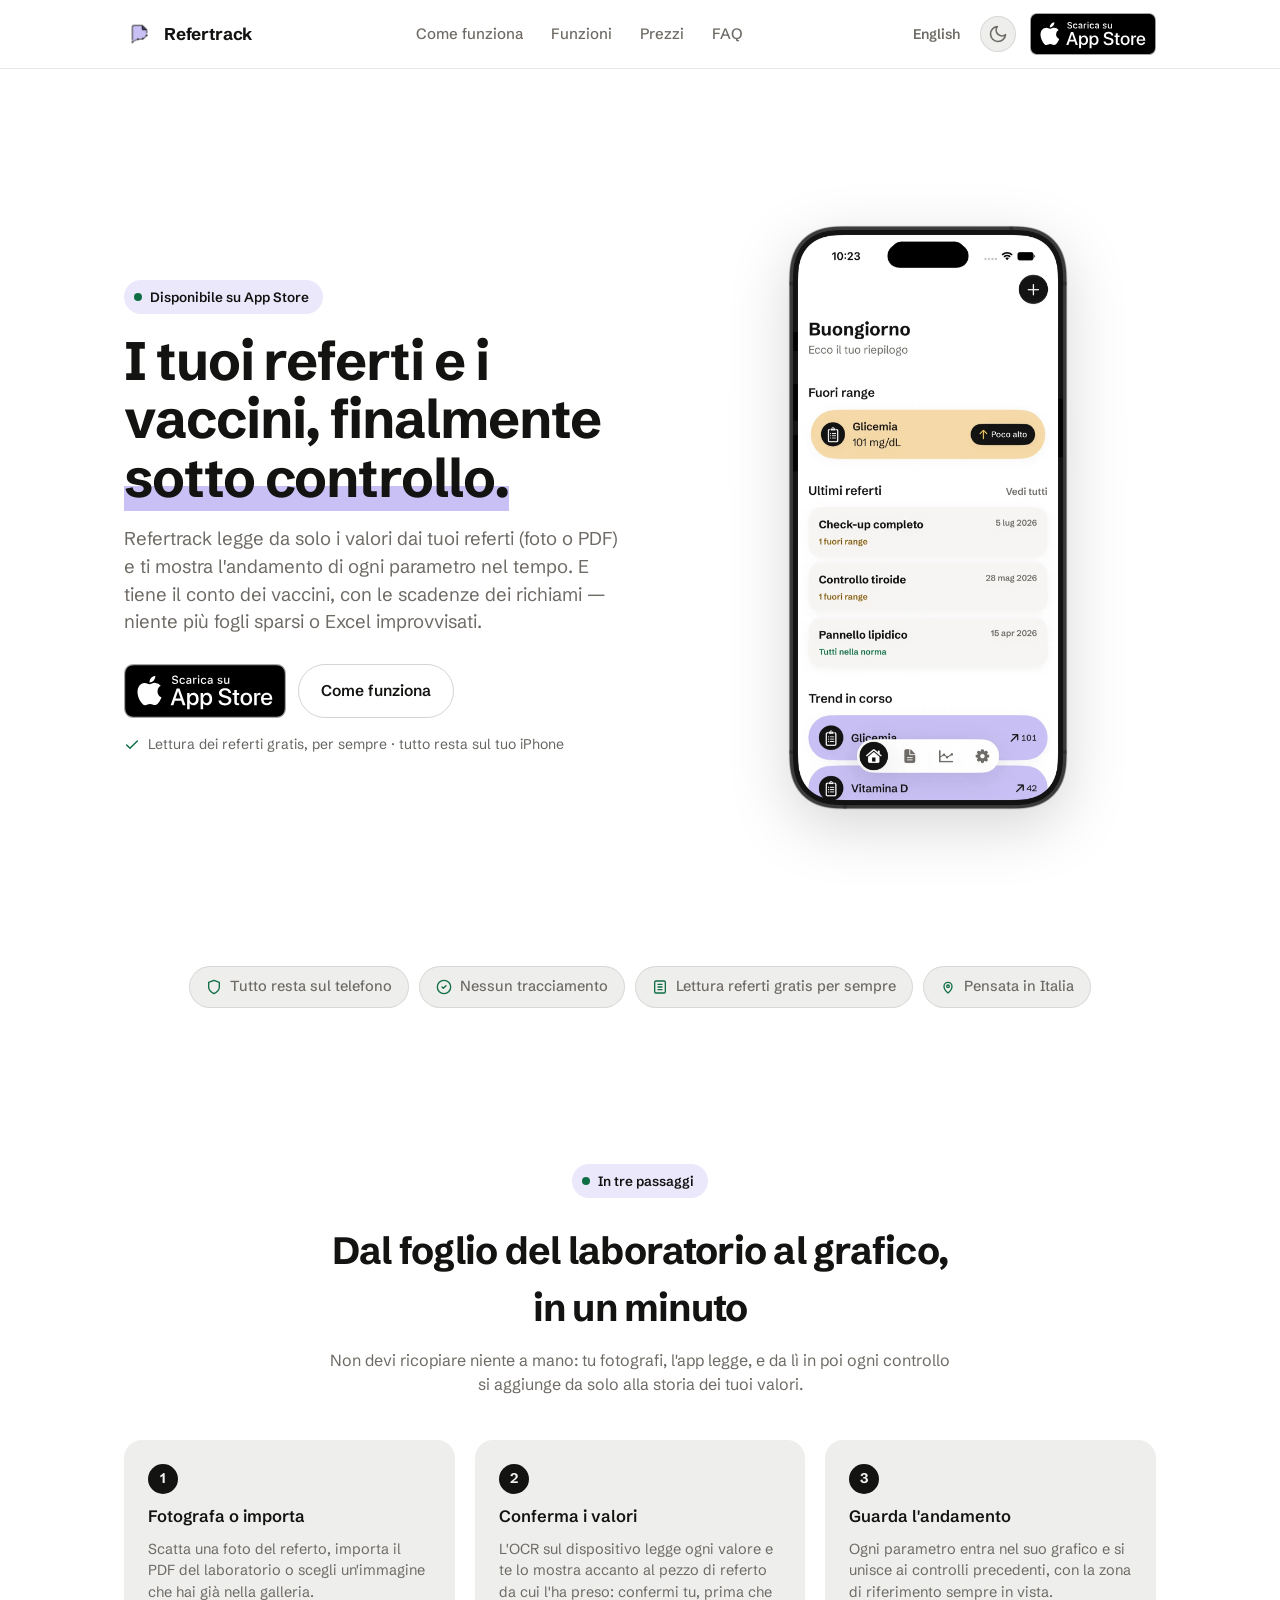
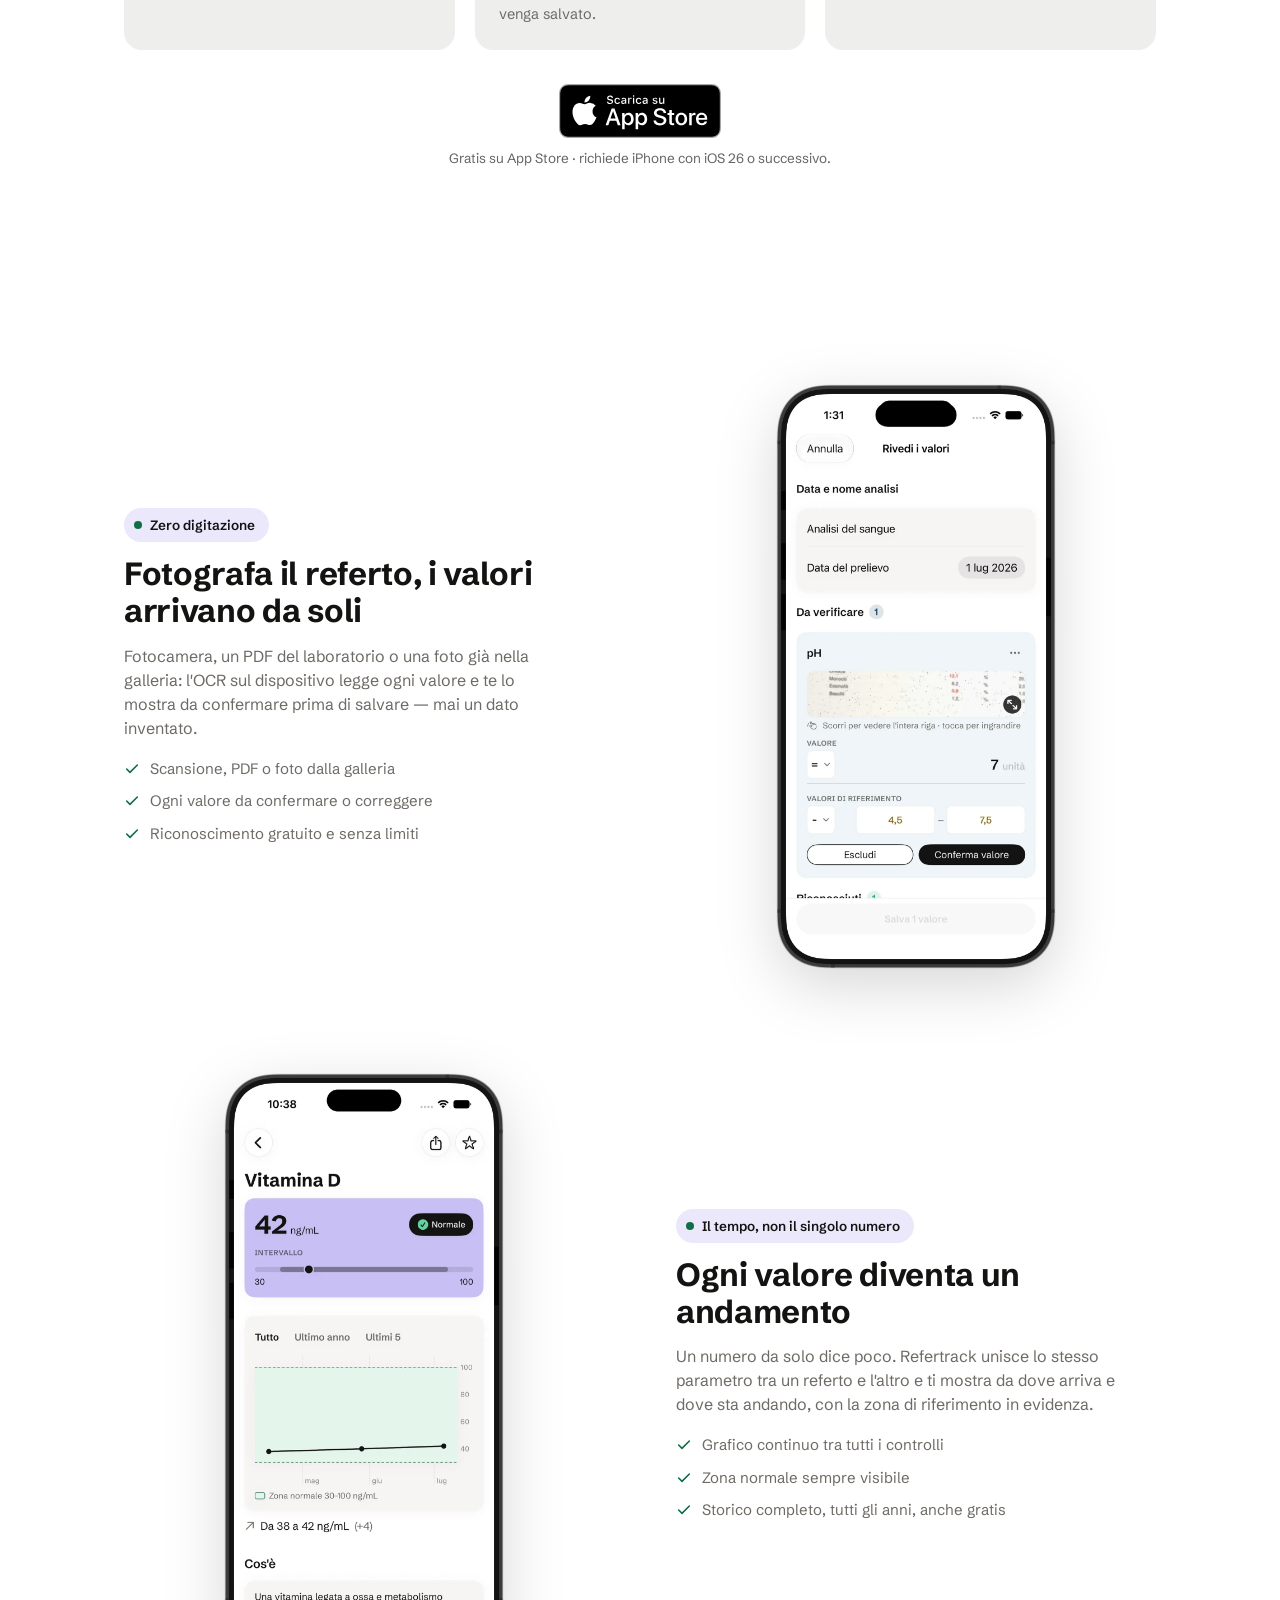
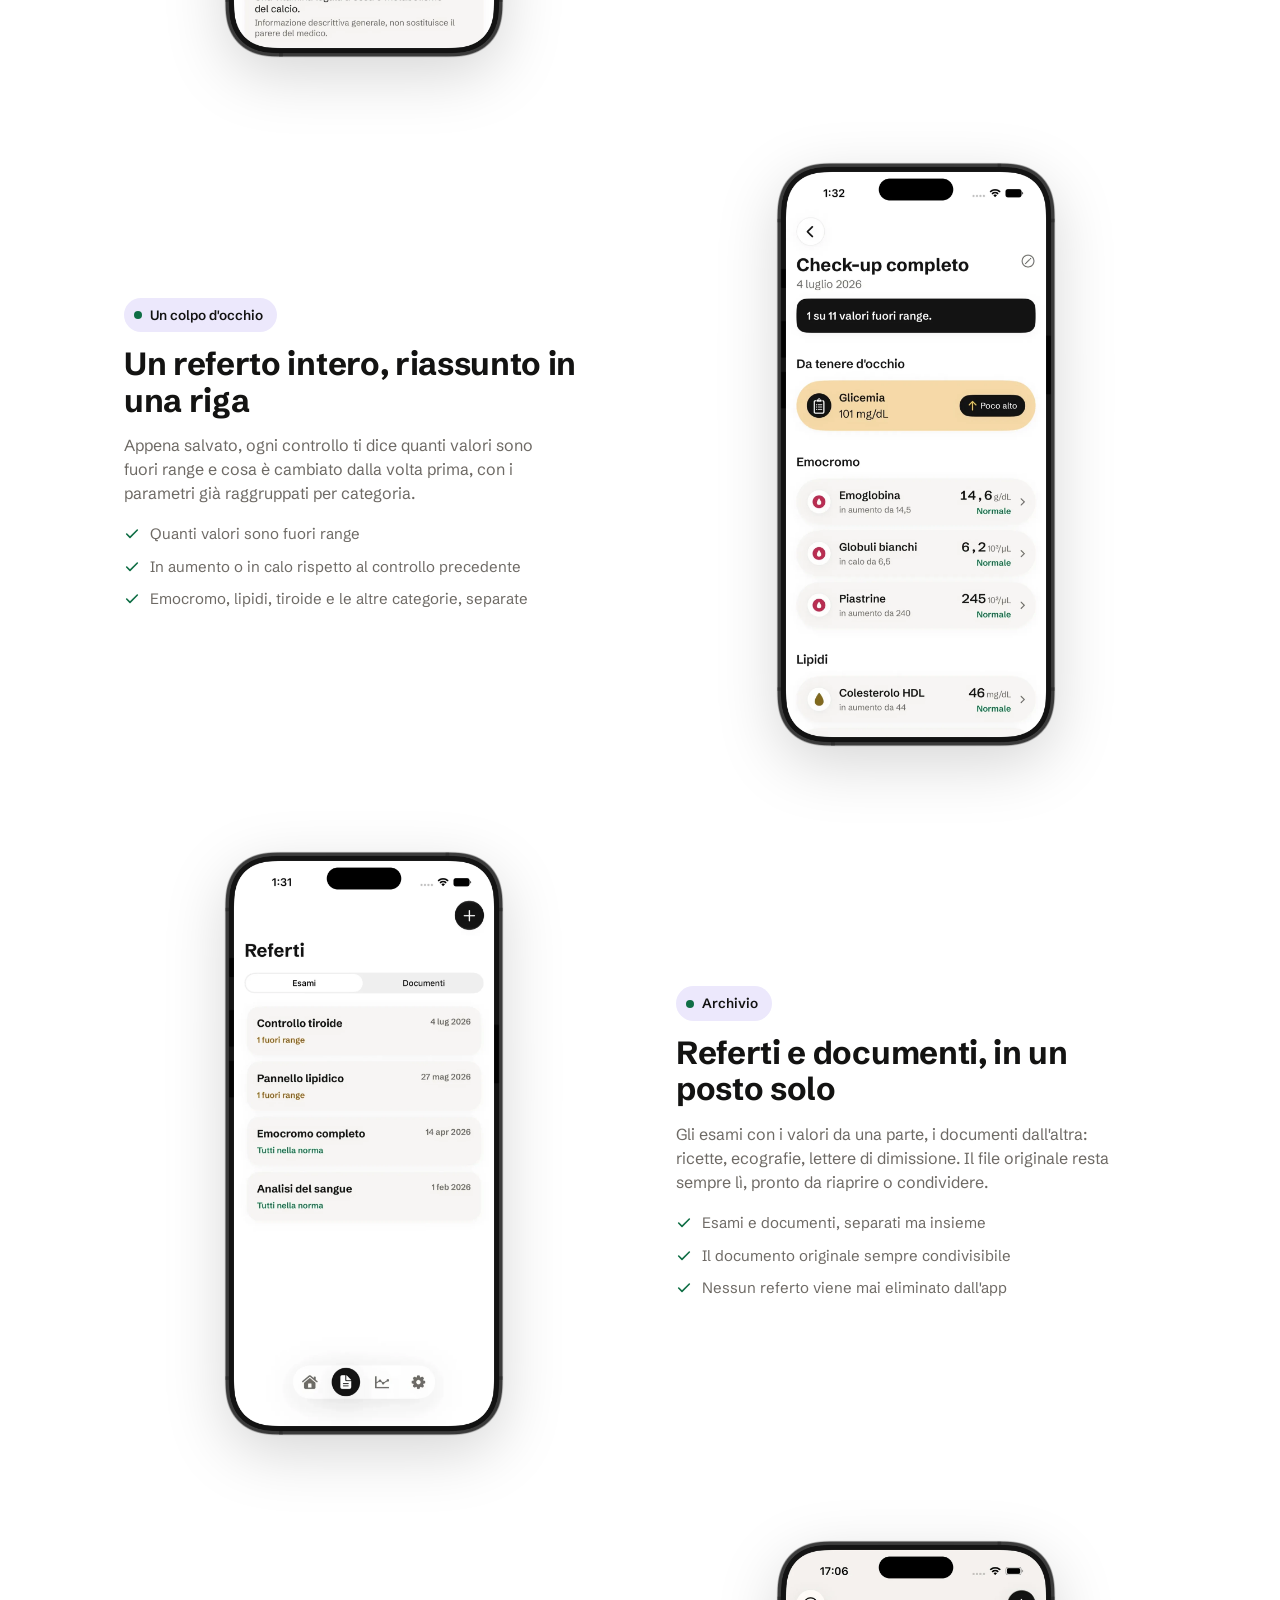
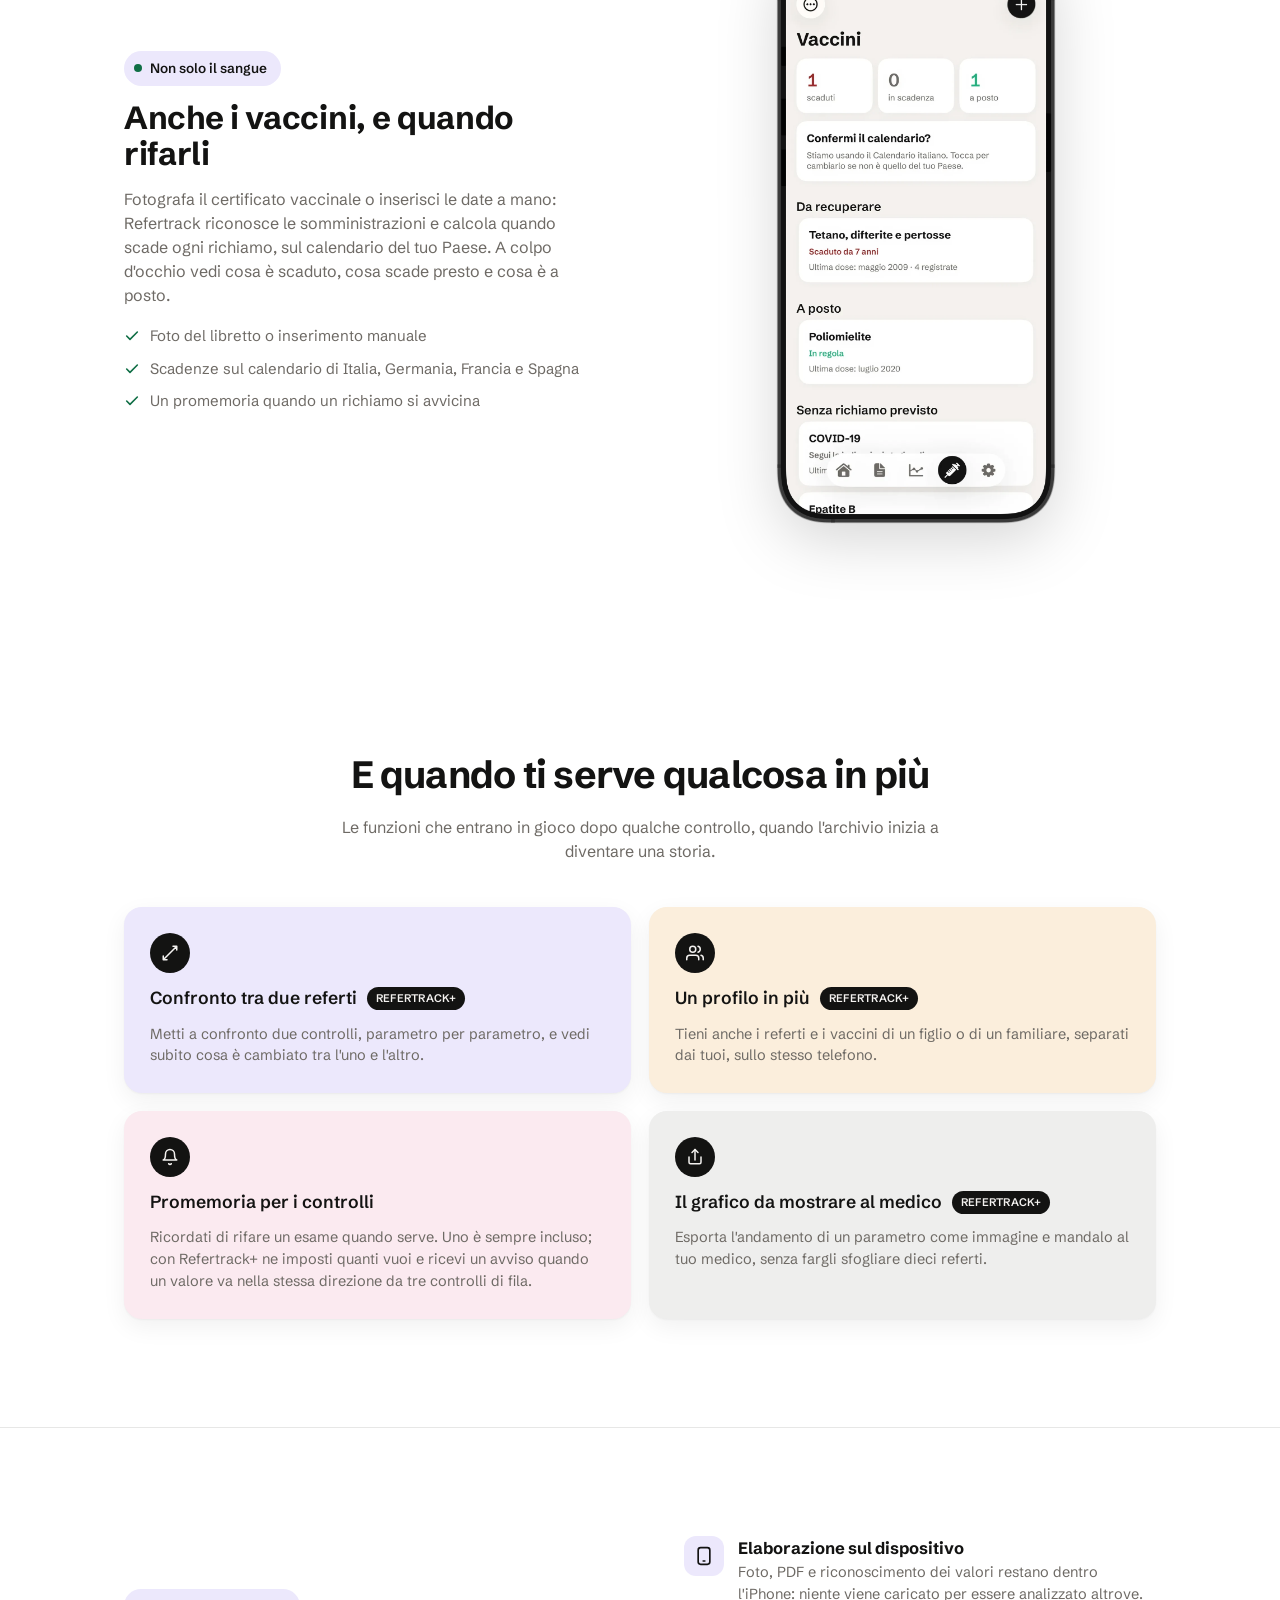
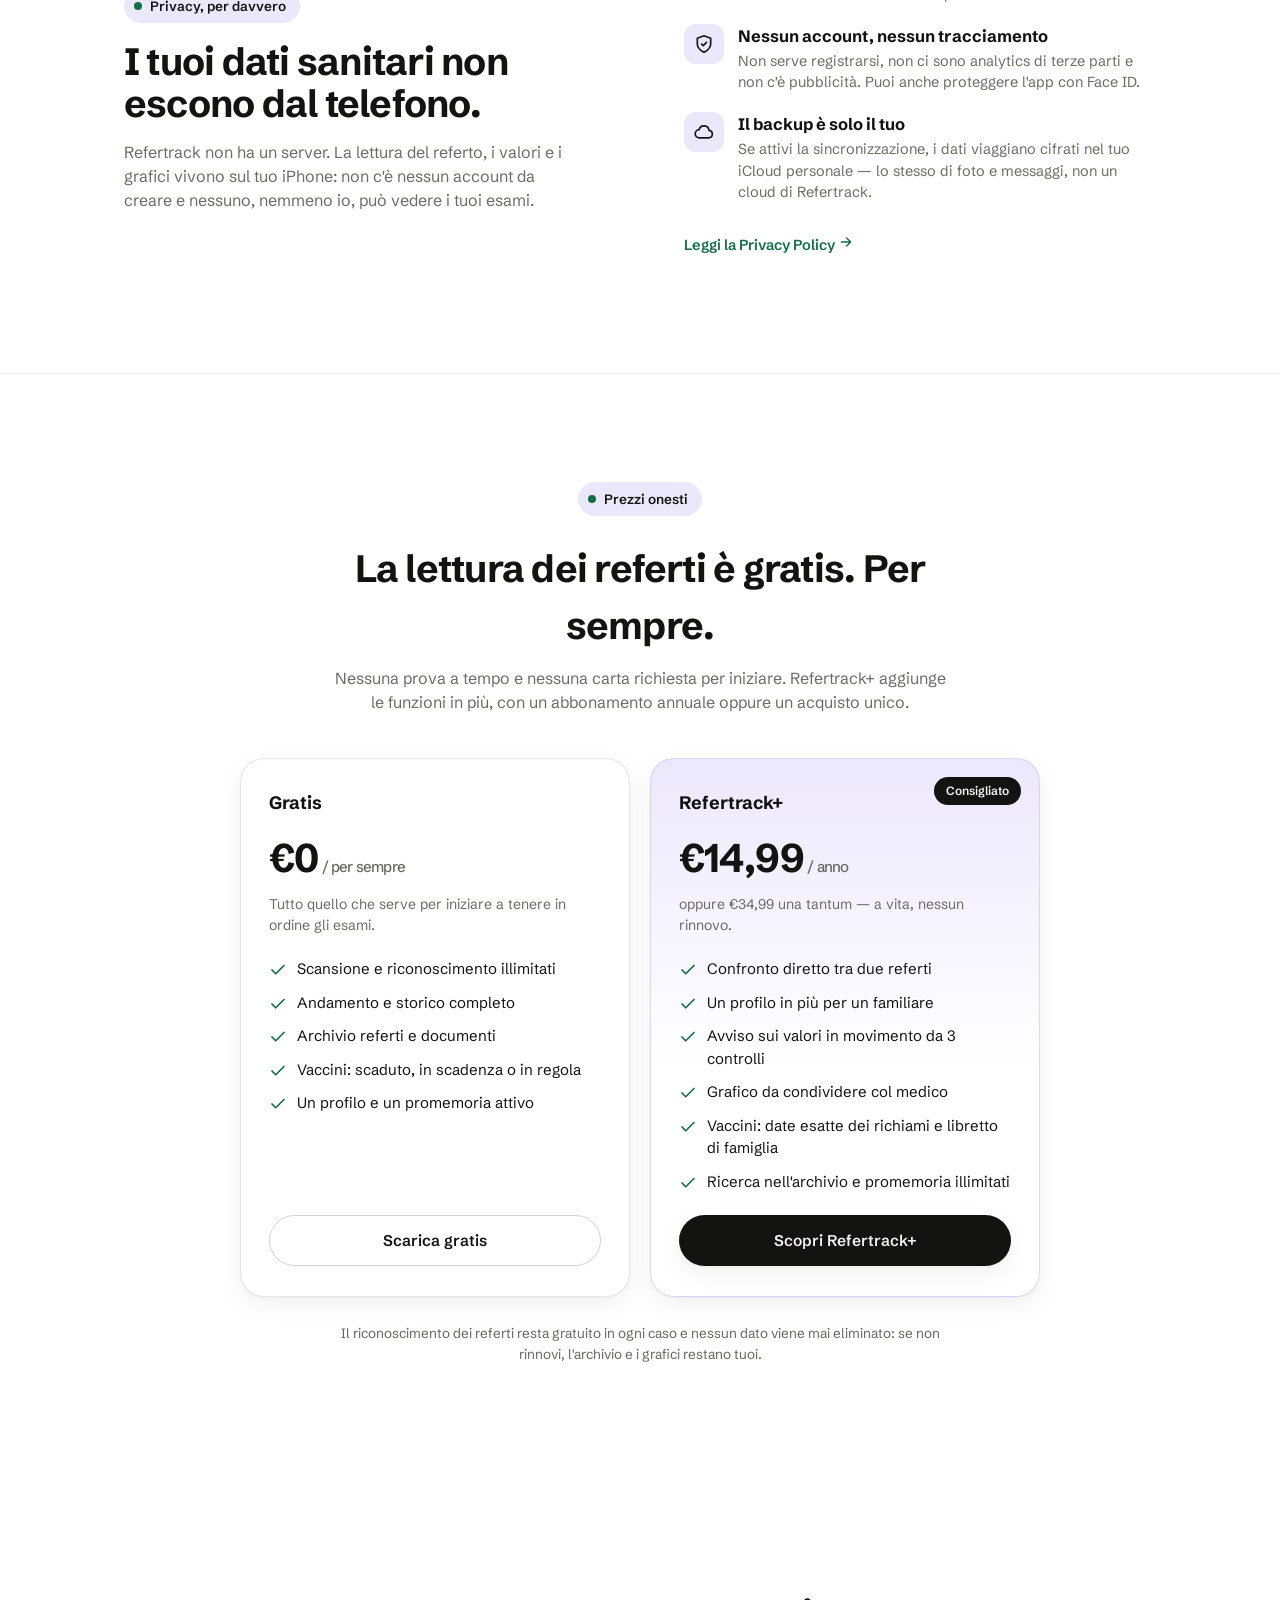
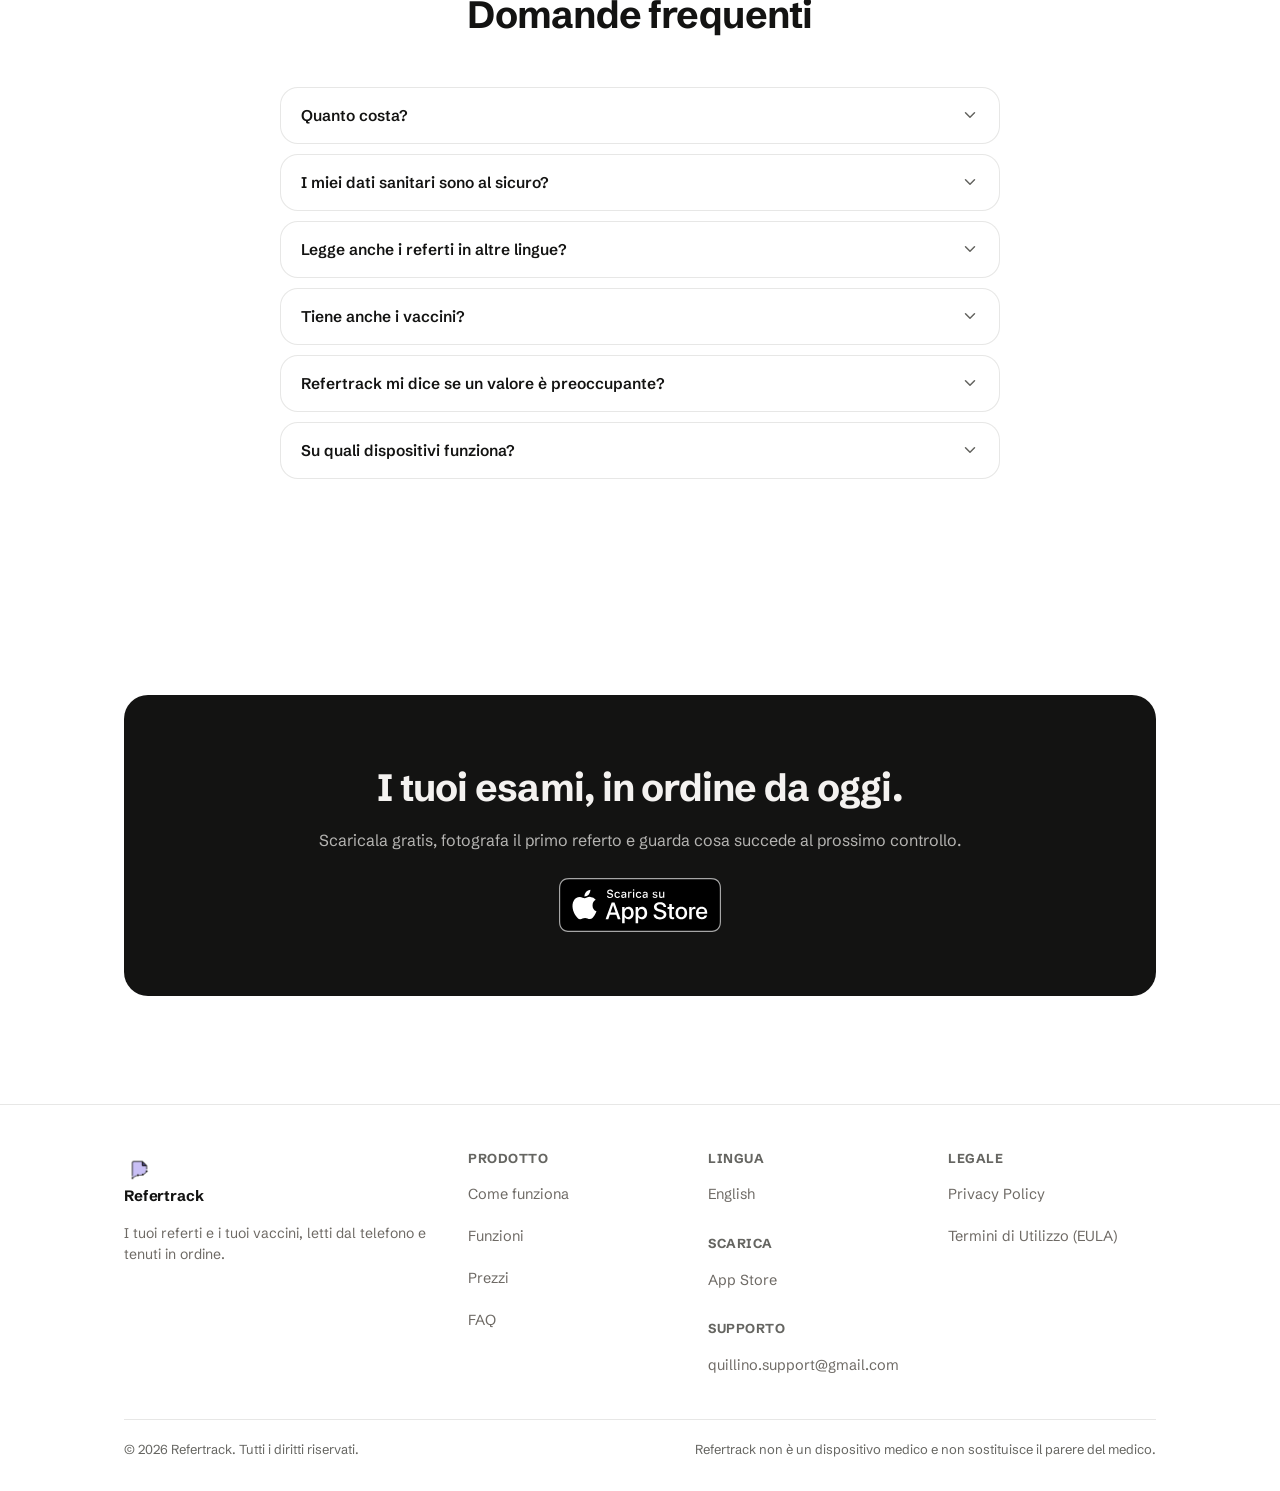
==== commit 383e87d2: "Prezzo lifetime a 34,99 EUR su sito, FAQ, dati strutturati e pagina offerta Co-Authored-By: Claude S" ====
--- a/index.html
+++ b/index.html
@@ -61,7 +61,7 @@
         {
           "@type": "Offer",
           "name": "Refertrack+ a vita",
-          "price": "44.99",
+          "price": "34.99",
           "priceCurrency": "EUR"
         }
       ]
@@ -74,7 +74,7 @@
           "name": "Quanto costa?",
           "acceptedAnswer": {
             "@type": "Answer",
-            "text": "L'app è gratuita e la lettura dei referti lo resta per sempre, senza limiti di scansioni. Refertrack+ costa €14,99 all'anno oppure €44,99 una tantum (a vita, senza rinnovo) e aggiunge confronto tra referti, un profilo in più, avvisi sui valori in movimento, condivisione del grafico, le date esatte dei richiami dei vaccini col libretto di famiglia e promemoria illimitati."
+            "text": "L'app è gratuita e la lettura dei referti lo resta per sempre, senza limiti di scansioni. Refertrack+ costa €14,99 all'anno oppure €34,99 una tantum (a vita, senza rinnovo) e aggiunge confronto tra referti, un profilo in più, avvisi sui valori in movimento, condivisione del grafico, le date esatte dei richiami dei vaccini col libretto di famiglia e promemoria illimitati."
           }
         },
         {
@@ -421,7 +421,7 @@
         <span class="price-tag">Consigliato</span>
         <div class="tier">Refertrack+</div>
         <div class="amount">€14,99<small> / anno</small></div>
-        <div class="sub">oppure €44,99 una tantum — a vita, nessun rinnovo.</div>
+        <div class="sub">oppure €34,99 una tantum — a vita, nessun rinnovo.</div>
         <ul>
           <li><svg width="18" height="18" viewBox="0 0 24 24" fill="none" stroke="currentColor" stroke-width="2.2" stroke-linecap="round" stroke-linejoin="round"><path d="M20 6 9 17l-5-5"/></svg> Confronto diretto tra due referti</li>
           <li><svg width="18" height="18" viewBox="0 0 24 24" fill="none" stroke="currentColor" stroke-width="2.2" stroke-linecap="round" stroke-linejoin="round"><path d="M20 6 9 17l-5-5"/></svg> Un profilo in più per un familiare</li>
@@ -446,7 +446,7 @@
     <div class="faq reveal">
       <div class="faq-item">
         <button class="faq-q" aria-expanded="false">Quanto costa?<svg class="chev" width="18" height="18" viewBox="0 0 24 24" fill="none" stroke="currentColor" stroke-width="2" stroke-linecap="round" stroke-linejoin="round"><path d="m6 9 6 6 6-6"/></svg></button>
-        <div class="faq-a"><p>L'app è gratuita e la lettura dei referti lo resta per sempre, senza limiti di scansioni. Refertrack+ costa €14,99 all'anno oppure €44,99 una tantum (a vita, senza rinnovo) e aggiunge confronto tra referti, un profilo in più, avvisi sui valori in movimento, condivisione del grafico, le date esatte dei richiami dei vaccini col libretto di famiglia e promemoria illimitati.</p></div>
+        <div class="faq-a"><p>L'app è gratuita e la lettura dei referti lo resta per sempre, senza limiti di scansioni. Refertrack+ costa €14,99 all'anno oppure €34,99 una tantum (a vita, senza rinnovo) e aggiunge confronto tra referti, un profilo in più, avvisi sui valori in movimento, condivisione del grafico, le date esatte dei richiami dei vaccini col libretto di famiglia e promemoria illimitati.</p></div>
       </div>
       <div class="faq-item">
         <button class="faq-q" aria-expanded="false">I miei dati sanitari sono al sicuro?<svg class="chev" width="18" height="18" viewBox="0 0 24 24" fill="none" stroke="currentColor" stroke-width="2" stroke-linecap="round" stroke-linejoin="round"><path d="m6 9 6 6 6-6"/></svg></button>
